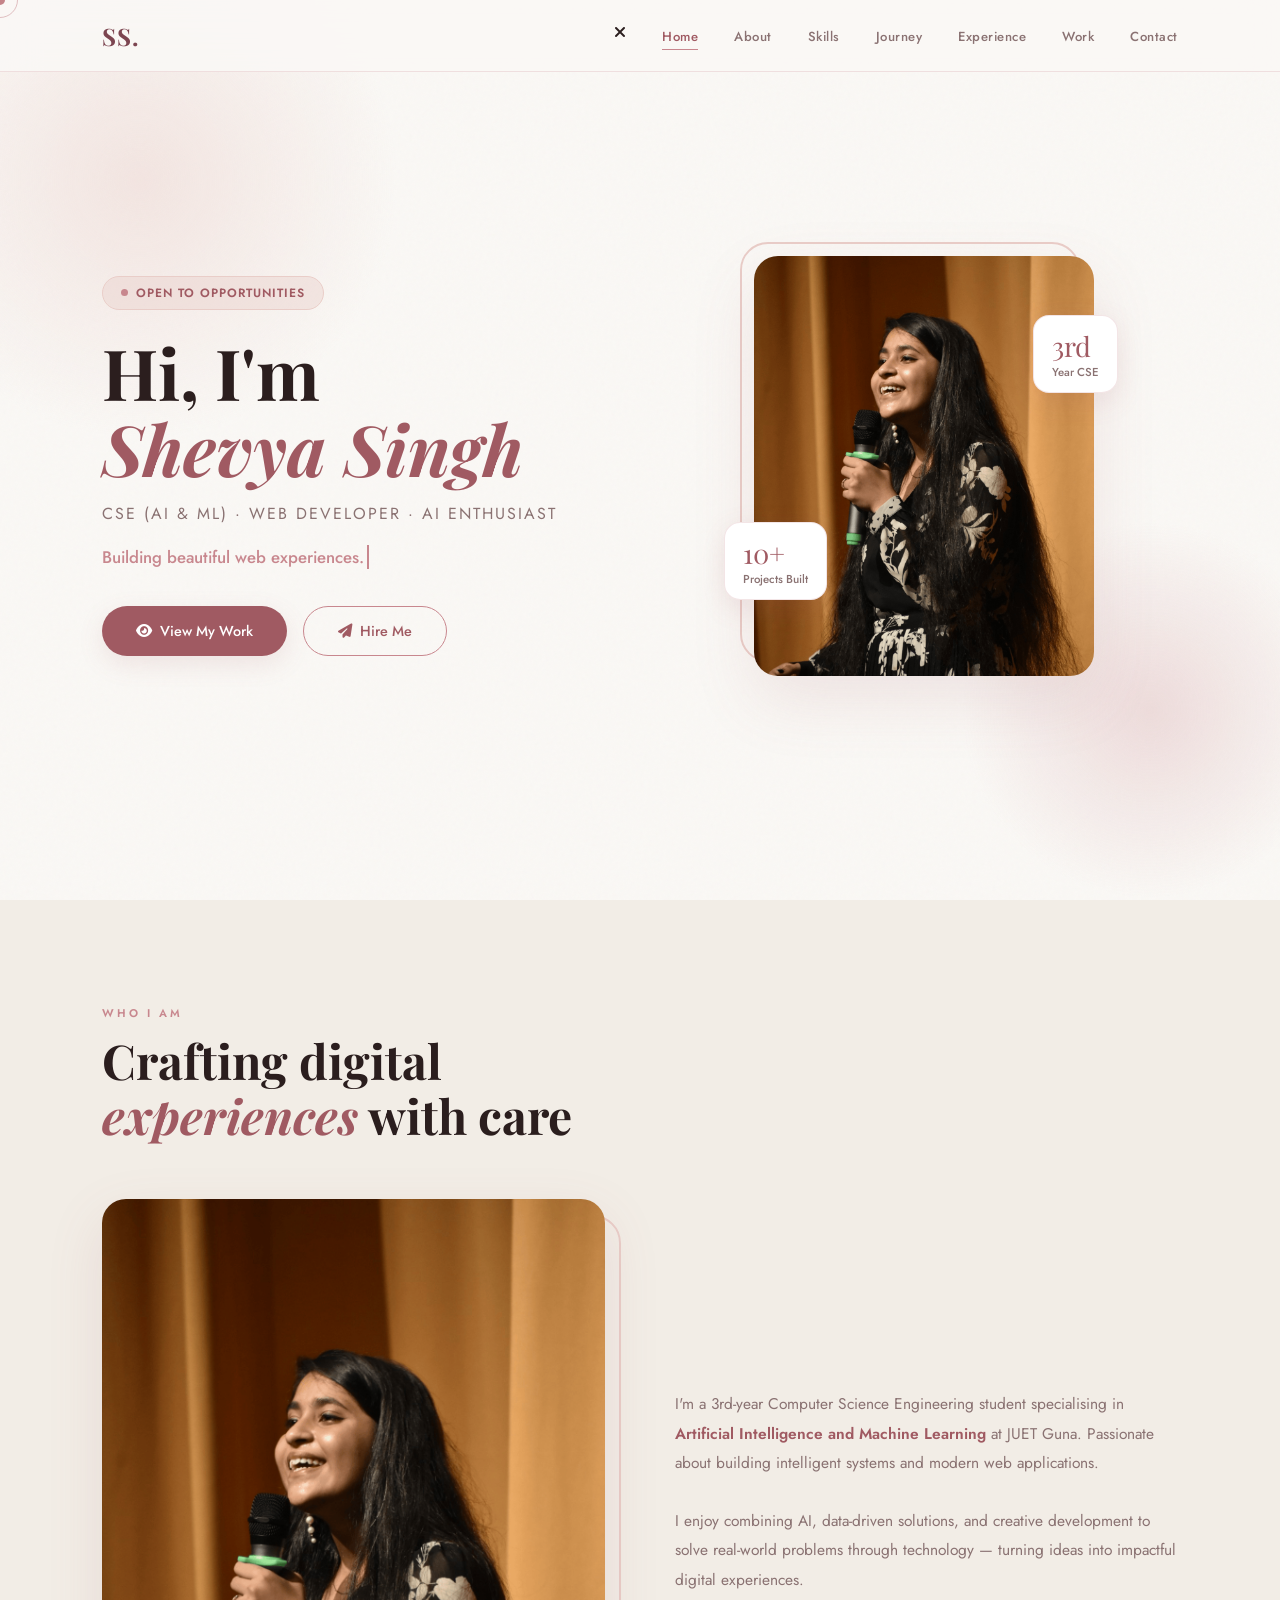
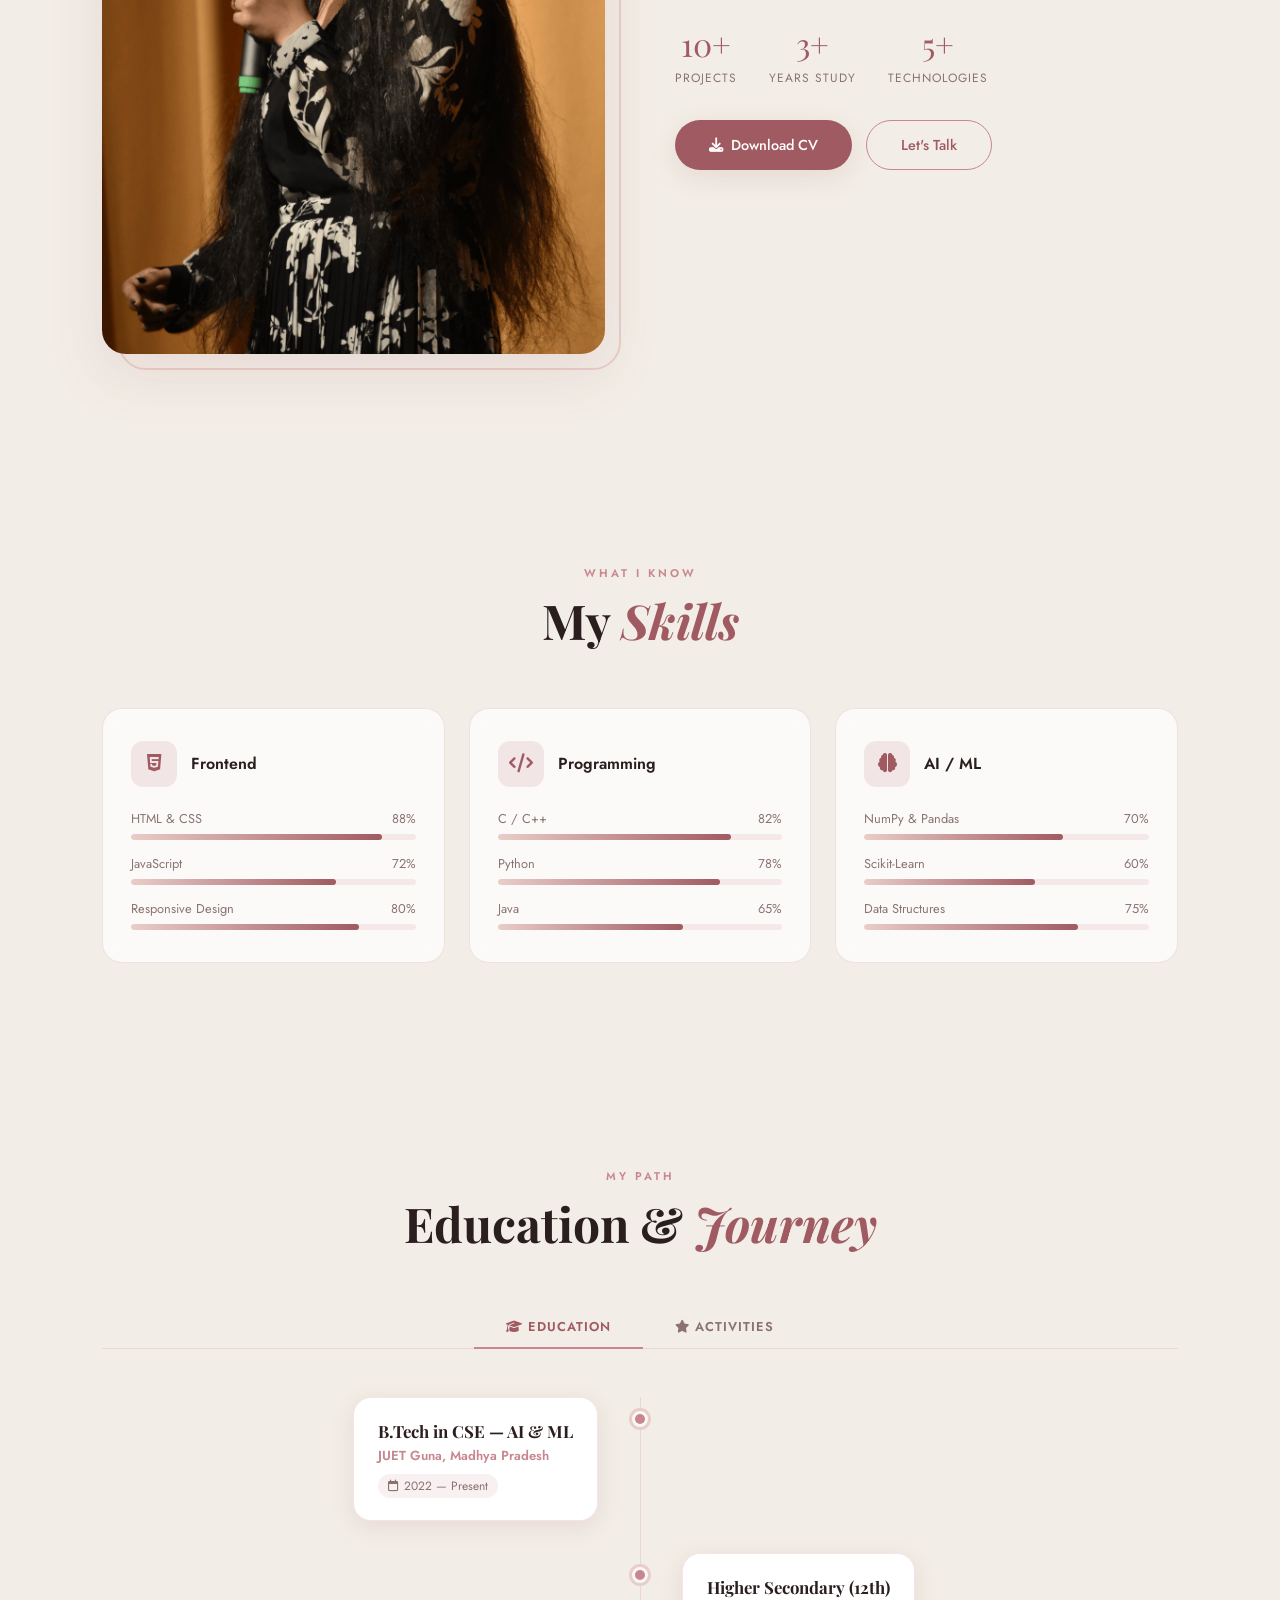
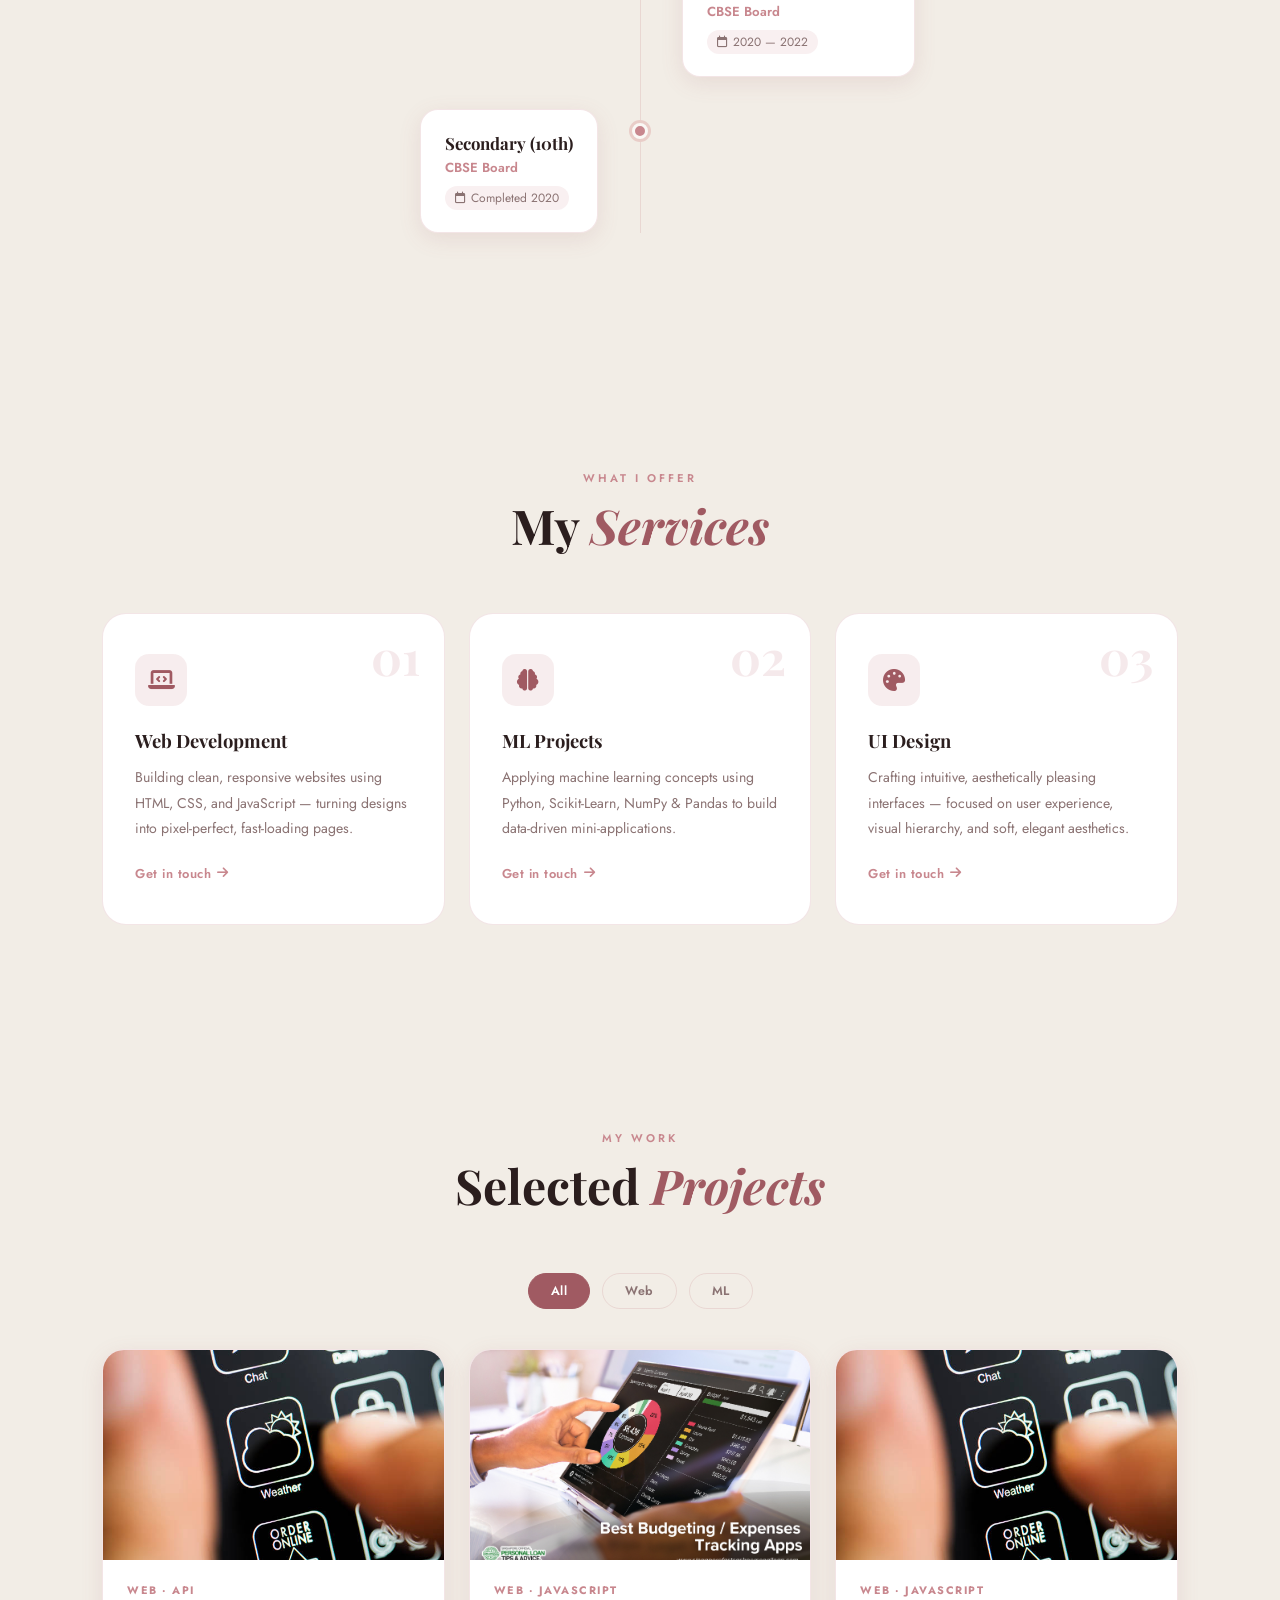
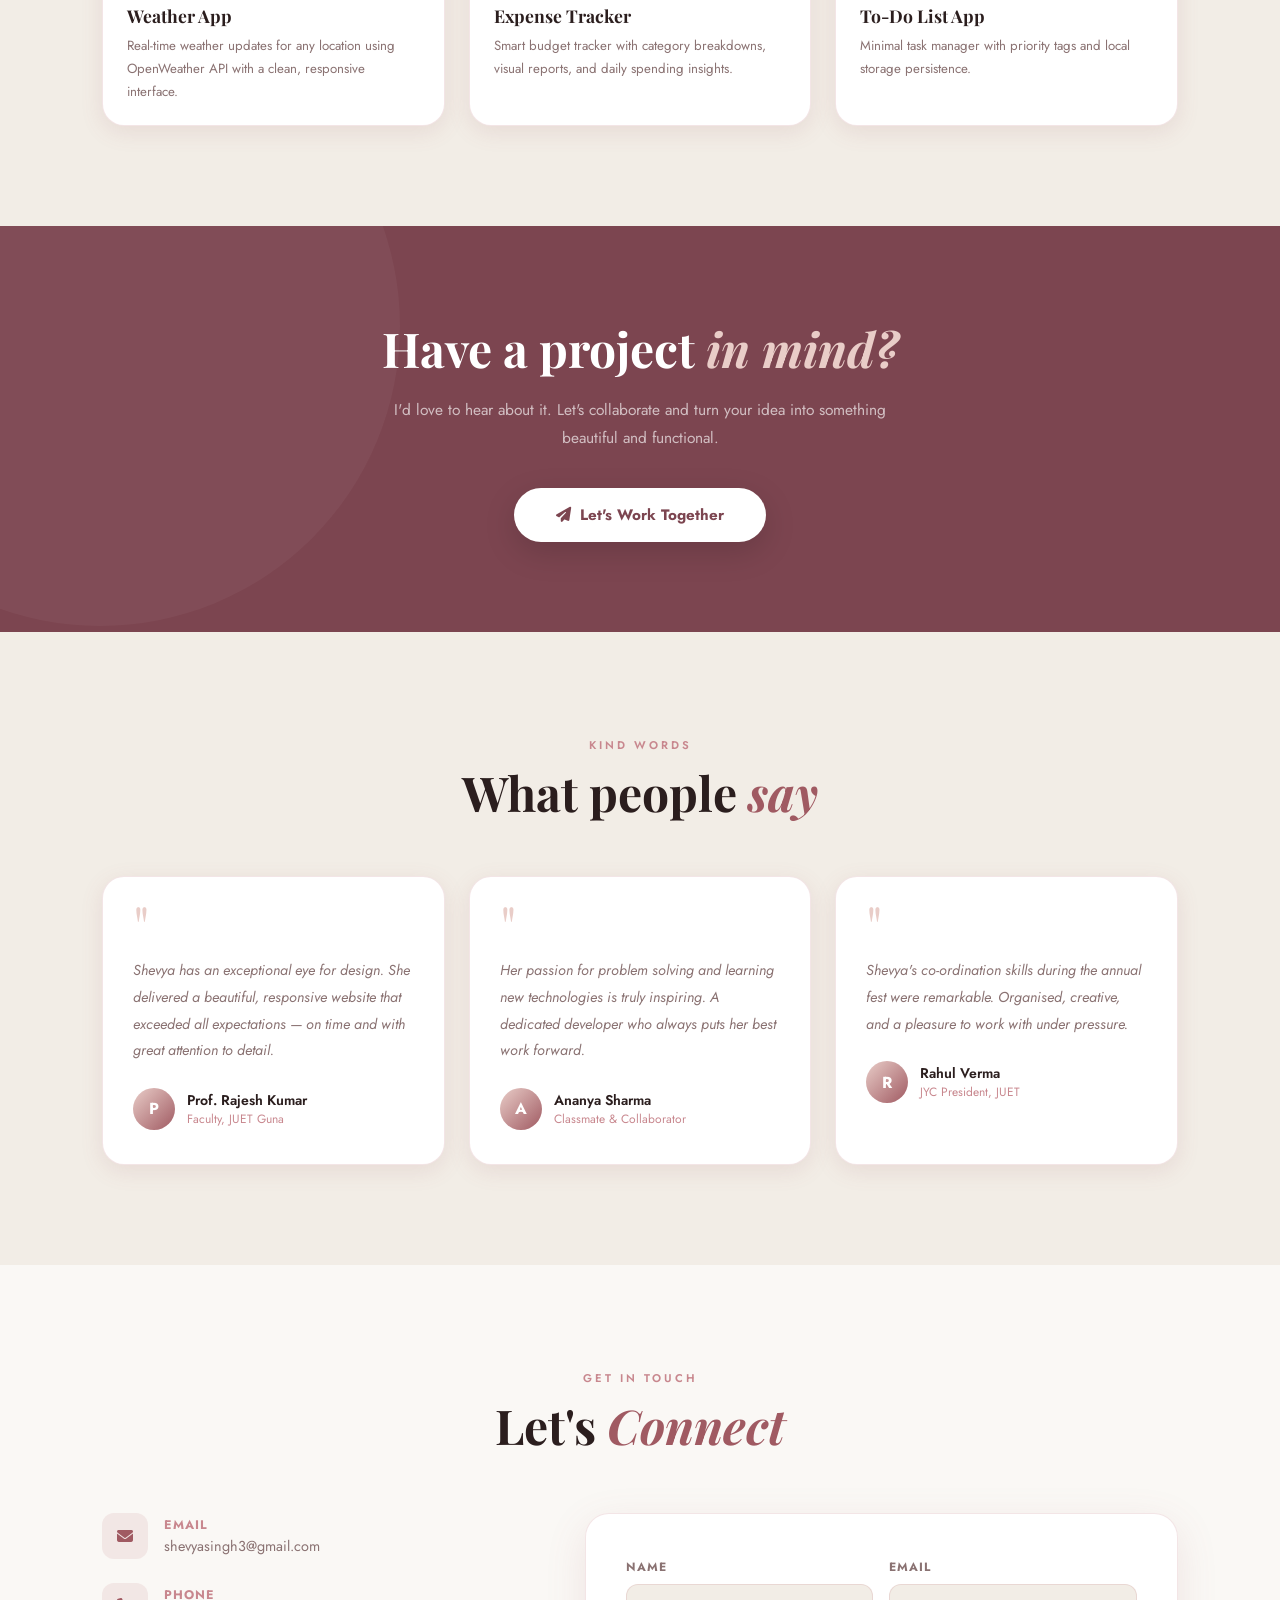
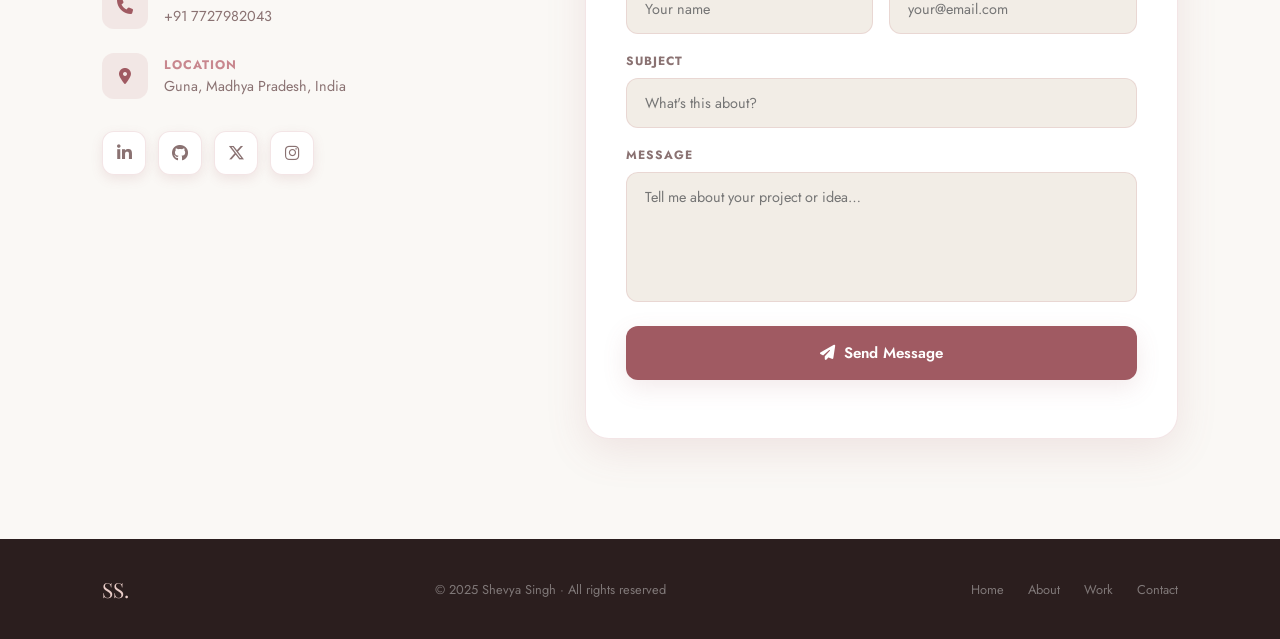
==== index.html @ 65fe57d6 "Update index.html" ====
<!DOCTYPE html>
<html lang="en">
<head>
  <meta charset="UTF-8" />
  <meta name="viewport" content="width=device-width, initial-scale=1.0" />
  <title>Shevya Singh — Portfolio</title>
  <link rel="stylesheet" href="https://cdnjs.cloudflare.com/ajax/libs/font-awesome/6.5.0/css/all.min.css" />
  <link rel="preconnect" href="https://fonts.googleapis.com" />
  <link rel="preconnect" href="https://fonts.gstatic.com" crossorigin />
  <link href="https://fonts.googleapis.com/css2?family=Playfair+Display:ital,wght@0,400;0,600;0,700;1,400;1,600&family=Jost:wght@300;400;500;600&display=swap" rel="stylesheet" />

  <style>
    /* ═══════════════════════════════════════
       TOKENS
    ═══════════════════════════════════════ */
    :root {
      --cream:      #faf8f5;
      --parchment:  #f2ede6;
      --blush:      #e9cdc8;
      --rose:       #c8878e;
      --deep-rose:  #a05a62;
      --mauve:      #7c4550;
      --charcoal:   #2b1e1e;
      --muted:      #8a7272;
      --border:     rgba(200,135,142,.22);
      --shadow:     rgba(160,90,98,.13);
      --white:      #ffffff;
      --card:       rgba(255,255,255,.72);
      --nav-h:      72px;
    }

    /* ═══════════════════════════════════════
       RESET & BASE
    ═══════════════════════════════════════ */
    *, *::before, *::after { margin:0; padding:0; box-sizing:border-box; }

    html { scroll-behavior: smooth; font-size: 16px; }

    body {
      font-family: 'Jost', sans-serif;
      background: var(--cream);
      color: var(--charcoal);
      overflow-x: hidden;
    }

    ::selection { background: var(--blush); color: var(--mauve); }

    ::-webkit-scrollbar { width: 5px; }
    ::-webkit-scrollbar-track { background: var(--parchment); }
    ::-webkit-scrollbar-thumb { background: var(--blush); border-radius: 99px; }

    a { text-decoration: none; color: inherit; }
    ul { list-style: none; }
    img { max-width: 100%; display: block; }

    /* ═══════════════════════════════════════
       CURSOR
    ═══════════════════════════════════════ */
    .cursor {
      position: fixed;
      width: 10px; height: 10px;
      background: var(--rose);
      border-radius: 50%;
      pointer-events: none;
      z-index: 9999;
      transform: translate(-50%,-50%);
      transition: transform .08s linear, width .3s, height .3s, opacity .3s;
      mix-blend-mode: multiply;
    }
    .cursor-ring {
      position: fixed;
      width: 36px; height: 36px;
      border: 1.5px solid var(--rose);
      border-radius: 50%;
      pointer-events: none;
      z-index: 9998;
      transform: translate(-50%,-50%);
      transition: transform .18s ease, width .3s, height .3s, opacity .3s;
      opacity: .5;
    }

    /* ═══════════════════════════════════════
       NOISE OVERLAY
    ═══════════════════════════════════════ */
    body::before {
      content: '';
      position: fixed; inset: 0;
      background-image: url("data:image/svg+xml,%3Csvg viewBox='0 0 256 256' xmlns='http://www.w3.org/2000/svg'%3E%3Cfilter id='noise'%3E%3CfeTurbulence type='fractalNoise' baseFrequency='0.9' numOctaves='4' stitchTiles='stitch'/%3E%3C/filter%3E%3Crect width='100%25' height='100%25' filter='url(%23noise)' opacity='1'/%3E%3C/svg%3E");
      opacity: .025;
      pointer-events: none;
      z-index: 0;
    }

    /* ═══════════════════════════════════════
       TYPOGRAPHY HELPERS
    ═══════════════════════════════════════ */
    .section-tag {
      display: inline-block;
      font-size: .7rem;
      font-weight: 600;
      letter-spacing: 3px;
      text-transform: uppercase;
      color: var(--rose);
      margin-bottom: 12px;
    }
    .section-title {
      font-family: 'Playfair Display', serif;
      font-size: clamp(2rem, 4vw, 3rem);
      color: var(--charcoal);
      line-height: 1.15;
    }
    .section-title em { font-style: italic; color: var(--deep-rose); }

    section { padding: 100px 8%; position: relative; }
    section:nth-child(even) { background: var(--parchment); }

    /* ═══════════════════════════════════════
       SCROLL REVEAL
    ═══════════════════════════════════════ */
    .reveal {
      opacity: 0;
      transform: translateY(36px);
      transition: opacity .75s cubic-bezier(.22,1,.36,1),
                  transform .75s cubic-bezier(.22,1,.36,1);
    }
    .reveal.visible { opacity: 1; transform: none; }
    .reveal-left  { opacity:0; transform:translateX(-40px); transition: opacity .75s cubic-bezier(.22,1,.36,1), transform .75s cubic-bezier(.22,1,.36,1); }
    .reveal-right { opacity:0; transform:translateX( 40px); transition: opacity .75s cubic-bezier(.22,1,.36,1), transform .75s cubic-bezier(.22,1,.36,1); }
    .reveal-left.visible, .reveal-right.visible { opacity:1; transform:none; }

    /* stagger helpers */
    .d1{transition-delay:.1s} .d2{transition-delay:.2s}
    .d3{transition-delay:.3s} .d4{transition-delay:.4s}
    .d5{transition-delay:.5s} .d6{transition-delay:.6s}

    /* ═══════════════════════════════════════
       BUTTONS
    ═══════════════════════════════════════ */
    .btn {
      display: inline-flex; align-items: center; gap: 8px;
      padding: 14px 34px;
      border-radius: 50px;
      font-size: .9rem; font-weight: 500;
      cursor: pointer; border: none;
      transition: transform .3s ease, box-shadow .3s ease, background .3s;
      font-family: 'Jost', sans-serif;
    }
    .btn:hover { transform: translateY(-3px); }
    .btn-solid {
      background: var(--deep-rose); color: #fff;
      box-shadow: 0 8px 26px var(--shadow);
    }
    .btn-solid:hover { background: var(--mauve); box-shadow: 0 14px 36px var(--shadow); }
    .btn-ghost {
      background: transparent; color: var(--deep-rose);
      border: 1.5px solid var(--rose);
    }
    .btn-ghost:hover { background: var(--blush); }

    /* ═══════════════════════════════════════
       HEADER / NAV
    ═══════════════════════════════════════ */
    .header {
      position: fixed; top: 0; left: 0; right: 0;
      height: var(--nav-h);
      display: flex; align-items: center; justify-content: space-between;
      padding: 0 8%;
      background: rgba(250,248,245,.9);
      backdrop-filter: blur(18px);
      border-bottom: 1px solid var(--border);
      z-index: 500;
      animation: navDrop .7s ease both;
    }
    @keyframes navDrop {
      from { transform: translateY(-100%); opacity:0; }
      to   { transform: none; opacity:1; }
    }

    .nav__logo {
      font-family: 'Playfair Display', serif;
      font-size: 1.5rem; font-weight: 700;
      color: var(--mauve);
      letter-spacing: 1px;
    }

    .nav__list {
      display: flex; gap: 36px;
    }
    .nav__link {
      font-size: .82rem; font-weight: 500;
      letter-spacing: .5px;
      color: var(--muted);
      position: relative;
      transition: color .3s;
    }
    .nav__link::after {
      content:'';
      position: absolute; bottom:-4px; left:0;
      width:0; height:1.5px;
      background: var(--rose);
      transition: width .3s;
    }
    .nav__link:hover, .nav__link.active { color: var(--deep-rose); }
    .nav__link:hover::after, .nav__link.active::after { width: 100%; }

    .nav__toggle { display:none; font-size:1.4rem; color:var(--charcoal); cursor:pointer; }

    /* mobile drawer */
    @media (max-width:768px) {
      .nav__toggle { display:block; }
      .nav__list {
        position: fixed; top:0; right:-280px;
        width:260px; height:100vh;
        background: var(--white);
        flex-direction: column; gap:0;
        padding: 90px 30px 40px;
        border-left:1px solid var(--border);
        box-shadow:-12px 0 40px rgba(0,0,0,.08);
        transition: right .35s ease;
        z-index:499;
      }
      .nav__list.open { right:0; }
      .nav__link { display:block; padding:14px 0; font-size:1rem; border-bottom:1px solid var(--border); }
      .nav__close {
        position:absolute; top:24px; right:24px;
        font-size:1.4rem; color:var(--rose); cursor:pointer;
      }
    }

    /* ═══════════════════════════════════════
       HOME
    ═══════════════════════════════════════ */
    .home {
      min-height: 100vh;
      padding-top: calc(var(--nav-h) + 60px);
      display: grid;
      grid-template-columns: 1fr 1fr;
      gap: 60px;
      align-items: center;
      overflow: hidden;
    }

    /* ambient blobs */
    .home::before, .home::after {
      content:'';
      position:absolute; border-radius:50%; pointer-events:none;
    }
    .home::before {
      width:520px; height:520px;
      background: radial-gradient(circle, rgba(233,205,200,.45) 0%, transparent 70%);
      top:-80px; left:-120px;
      animation: blob1 9s ease-in-out infinite;
    }
    .home::after {
      width:380px; height:380px;
      background: radial-gradient(circle, rgba(200,135,142,.25) 0%, transparent 70%);
      bottom:0; right:-60px;
      animation: blob1 12s ease-in-out infinite reverse;
    }
    @keyframes blob1 {
      0%,100%{ transform:translate(0,0) scale(1); }
      50%     { transform:translate(20px,-25px) scale(1.07); }
    }

    .home__content { position:relative; z-index:1; }

    .home__badge {
      display:inline-flex; align-items:center; gap:8px;
      background: rgba(233,205,200,.4);
      border:1px solid var(--blush);
      color: var(--deep-rose);
      font-size:.75rem; font-weight:600;
      letter-spacing:1px; text-transform:uppercase;
      padding:7px 18px; border-radius:50px;
      margin-bottom:24px;
      animation: fadeUp .7s .3s both;
    }
    .home__badge .dot {
      width:7px; height:7px;
      background:var(--rose); border-radius:50%;
      animation: pulse 2s infinite;
    }
    @keyframes pulse {
      0%,100%{ box-shadow:0 0 0 0 rgba(200,135,142,.6); }
      50%    { box-shadow:0 0 0 7px rgba(200,135,142,0); }
    }

    .home__title {
      font-family:'Playfair Display',serif;
      font-size: clamp(2.8rem,5.5vw,5rem);
      line-height:1.08; color:var(--charcoal);
      margin-bottom:16px;
      animation: fadeUp .7s .45s both;
    }
    .home__title em { font-style:italic; color:var(--deep-rose); }

    .home__sub {
      font-size:1rem; color:var(--muted);
      letter-spacing:2px; text-transform:uppercase;
      margin-bottom:20px;
      animation: fadeUp .7s .55s both;
    }

    /* typewriter */
    .home__typewriter {
      font-size:1.05rem; color:var(--rose); font-weight:500;
      min-height:1.5em; margin-bottom:36px;
      animation: fadeUp .7s .65s both;
    }
    .home__typewriter span { border-right:2px solid var(--rose); padding-right:3px; }

    .home__actions {
      display:flex; gap:16px; flex-wrap:wrap;
      animation: fadeUp .7s .75s both;
    }

    @keyframes fadeUp {
      from { opacity:0; transform:translateY(24px); }
      to   { opacity:1; transform:none; }
    }

    /* image side */
    .home__visual {
      position:relative; z-index:1;
      display:flex; justify-content:center; align-items:center;
      animation: fadeUp .8s .5s both;
    }
    .home__img-wrap {
      position:relative; width:340px; height:420px;
    }
    .home__img-wrap::before {
      content:'';
      position:absolute; inset:-14px 14px 14px -14px;
      border:2px solid var(--blush); border-radius:28px;
      z-index:0;
    }
    .home__img-wrap img {
      width:100%; height:100%; object-fit:cover;
      border-radius:24px; position:relative; z-index:1;
      box-shadow:0 24px 64px var(--shadow);
    }

    /* stat pills */
    .home__stat {
      position:absolute;
      background:var(--white);
      border:1px solid var(--border);
      border-radius:16px;
      padding:12px 18px;
      box-shadow:0 8px 28px var(--shadow);
      z-index:2;
      animation: floatCard 6s ease-in-out infinite;
    }
    .home__stat:nth-child(2){ bottom:18%; left:-30px; animation-delay:0s; }
    .home__stat:nth-child(3){ top:14%;  right:-24px; animation-delay:2s; }
    @keyframes floatCard {
      0%,100%{ transform:translateY(0); }
      50%    { transform:translateY(-10px); }
    }
    .home__stat .num { font-family:'Playfair Display',serif; font-size:1.7rem; color:var(--deep-rose); }
    .home__stat .lbl { font-size:.72rem; color:var(--muted); font-weight:500; }

    /* ═══════════════════════════════════════
       ABOUT
    ═══════════════════════════════════════ */
    .about { padding:100px 8%; }
    .about__grid {
      display:grid; grid-template-columns:1fr 1fr;
      gap:70px; align-items:center; margin-top:56px;
    }
    .about__img-frame {
      position:relative; display:inline-block; width:100%;
    }
    .about__img-frame::after {
      content:''; position:absolute;
      inset:16px -16px -16px 16px;
      border:2px solid var(--blush); border-radius:28px; z-index:0;
    }
    .about__img-frame img {
      width:100%; border-radius:24px; position:relative; z-index:1;
      box-shadow:0 20px 56px var(--shadow);
      transition: transform .4s ease;
    }
    .about__img-frame:hover img { transform:scale(1.02) rotate(-1deg); }

    .about__info p {
      font-size:.97rem; color:var(--muted); line-height:1.9;
      margin-bottom:28px;
    }
    .about__facts {
      display:flex; gap:32px; margin-bottom:32px;
    }
    .about__fact-item { text-align:center; }
    .about__fact-item .n {
      font-family:'Playfair Display',serif;
      font-size:2rem; color:var(--deep-rose); display:block;
    }
    .about__fact-item .t { font-size:.75rem; color:var(--muted); text-transform:uppercase; letter-spacing:1px; }

    /* ═══════════════════════════════════════
       SKILLS
    ═══════════════════════════════════════ */
    .skills { background: var(--parchment); }
    .skills__header { text-align:center; margin-bottom:60px; }
    .skills__grid {
      display:grid; grid-template-columns:repeat(auto-fit,minmax(300px,1fr));
      gap:24px;
    }
    .skill-card {
      background:var(--card);
      border:1px solid var(--border);
      border-radius:20px;
      padding:32px 28px;
      backdrop-filter:blur(8px);
      transition:transform .35s ease, box-shadow .35s ease;
    }
    .skill-card:hover { transform:translateY(-6px); box-shadow:0 20px 50px var(--shadow); }
    .skill-card__head {
      display:flex; align-items:center; gap:14px; margin-bottom:22px;
    }
    .skill-card__icon {
      width:46px; height:46px; border-radius:12px;
      background:rgba(200,135,142,.18);
      display:flex; align-items:center; justify-content:center;
      font-size:1.2rem; color:var(--deep-rose);
    }
    .skill-card__title { font-size:1rem; font-weight:600; color:var(--charcoal); }

    .skill-bar { margin-bottom:14px; }
    .skill-bar:last-child { margin-bottom:0; }
    .skill-bar__label {
      display:flex; justify-content:space-between;
      font-size:.8rem; color:var(--muted); margin-bottom:6px;
    }
    .skill-bar__track {
      height:6px; background:rgba(200,135,142,.15); border-radius:99px; overflow:hidden;
    }
    .skill-bar__fill {
      height:100%; width:0;
      background:linear-gradient(90deg,var(--blush),var(--deep-rose));
      border-radius:99px;
      transition:width 1.4s cubic-bezier(.22,1,.36,1);
    }

    /* ═══════════════════════════════════════
       QUALIFICATION (TIMELINE)
    ═══════════════════════════════════════ */
    .qualification { padding:100px 8%; }
    .qualification__header { text-align:center; margin-bottom:56px; }
    .qualification__tabs {
      display:flex; justify-content:center; gap:0;
      border-bottom:1px solid var(--border); margin-bottom:48px;
    }
    .q-tab {
      padding:10px 32px 12px;
      font-size:.8rem; font-weight:600;
      letter-spacing:1px; text-transform:uppercase;
      color:var(--muted); cursor:pointer;
      position:relative; transition:color .3s;
    }
    .q-tab::after {
      content:''; position:absolute;
      bottom:-1px; left:0; width:0; height:2px;
      background:var(--rose); transition:width .3s;
    }
    .q-tab.active { color:var(--deep-rose); }
    .q-tab.active::after { width:100%; }

    .q-content { display:none; }
    .q-content.active { display:block; animation:fadeUp .5s both; }

    .timeline { position:relative; padding-left:0; }
    .timeline::before {
      content:''; position:absolute;
      left:50%; top:0; bottom:0;
      width:1px; background:var(--border);
    }
    .tl-item {
      display:flex; justify-content:flex-end;
      width:50%; padding-right:42px;
      position:relative; margin-bottom:32px;
    }
    .tl-item:nth-child(even) {
      justify-content:flex-start;
      margin-left:50%; padding-right:0; padding-left:42px;
    }
    .tl-dot {
      position:absolute; right:-8px; top:14px;
      width:16px; height:16px; border-radius:50%;
      background:var(--rose); border:3px solid var(--cream);
      box-shadow:0 0 0 3px var(--blush);
    }
    .tl-item:nth-child(even) .tl-dot { left:-8px; right:auto; }
    .tl-card {
      background:var(--white);
      border:1px solid var(--border);
      border-radius:18px; padding:22px 24px;
      max-width:320px;
      box-shadow:0 6px 22px var(--shadow);
      transition:transform .35s ease;
    }
    .tl-card:hover { transform:translateY(-4px); }
    .tl-card h4 { font-family:'Playfair Display',serif; font-size:1.05rem; color:var(--charcoal); margin-bottom:4px; }
    .tl-card .org { font-size:.82rem; color:var(--rose); font-weight:600; margin-bottom:8px; }
    .tl-card .yr {
      display:inline-flex; align-items:center; gap:5px;
      font-size:.75rem; color:var(--muted);
      background:rgba(200,135,142,.12);
      padding:3px 10px; border-radius:99px;
    }

    /* ═══════════════════════════════════════
       SERVICES
    ═══════════════════════════════════════ */
    .services { background:var(--parchment); }
    .services__header { text-align:center; margin-bottom:60px; }
    .services__grid {
      display:grid; grid-template-columns:repeat(auto-fit,minmax(280px,1fr));
      gap:24px;
    }
    .svc-card {
      background:var(--white); border:1px solid var(--border);
      border-radius:24px; padding:40px 32px;
      position:relative; overflow:hidden;
      transition:transform .4s ease, box-shadow .4s ease;
    }
    .svc-card::before {
      content:''; position:absolute;
      top:0; left:0; right:0; height:3px;
      background:linear-gradient(90deg,var(--blush),var(--deep-rose));
      transform:scaleX(0); transform-origin:left;
      transition:transform .4s ease;
    }
    .svc-card:hover { transform:translateY(-8px); box-shadow:0 24px 60px var(--shadow); }
    .svc-card:hover::before { transform:scaleX(1); }

    .svc-card__num {
      font-family:'Playfair Display',serif;
      font-size:3rem; color:rgba(200,135,142,.18);
      position:absolute; top:18px; right:24px;
      line-height:1; font-weight:700;
    }
    .svc-card__icon {
      width:52px; height:52px; background:rgba(200,135,142,.15);
      border-radius:14px; display:flex; align-items:center; justify-content:center;
      font-size:1.35rem; color:var(--deep-rose); margin-bottom:22px;
    }
    .svc-card h3 { font-family:'Playfair Display',serif; font-size:1.15rem; color:var(--charcoal); margin-bottom:12px; }
    .svc-card p { font-size:.88rem; color:var(--muted); line-height:1.8; margin-bottom:20px; }
    .svc-card__link {
      font-size:.8rem; color:var(--rose); font-weight:600;
      letter-spacing:.5px; display:inline-flex; align-items:center; gap:6px;
      transition:gap .3s;
    }
    .svc-card__link:hover { gap:12px; color:var(--deep-rose); }

    /* ═══════════════════════════════════════
       PORTFOLIO
    ═══════════════════════════════════════ */
    .portfolio { }
    .portfolio__header { text-align:center; margin-bottom:60px; }
    .portfolio__filter {
      display:flex; justify-content:center; gap:12px;
      flex-wrap:wrap; margin-bottom:40px;
    }
    .filter-btn {
      padding:8px 22px; border-radius:50px;
      font-size:.78rem; font-weight:600; letter-spacing:.5px;
      cursor:pointer; border:1.5px solid var(--border);
      background:transparent; color:var(--muted);
      font-family:'Jost',sans-serif;
      transition:all .3s;
    }
    .filter-btn.active, .filter-btn:hover {
      background:var(--deep-rose); color:#fff;
      border-color:var(--deep-rose);
    }
    .portfolio__grid {
      display:grid; grid-template-columns:repeat(auto-fit,minmax(300px,1fr));
      gap:24px;
    }
    .port-card {
      background:var(--white); border:1px solid var(--border);
      border-radius:22px; overflow:hidden;
      box-shadow:0 6px 22px var(--shadow);
      transition:transform .4s ease, box-shadow .4s ease;
    }
    .port-card:hover { transform:translateY(-8px); box-shadow:0 24px 60px rgba(160,90,98,.18); }
    .port-card__img {
      position:relative; overflow:hidden; height:210px;
    }
    .port-card__img img { width:100%; height:100%; object-fit:cover; transition:transform .5s ease; }
    .port-card:hover .port-card__img img { transform:scale(1.08); }
    .port-card__overlay {
      position:absolute; inset:0;
      background:linear-gradient(180deg,transparent 30%,rgba(43,30,30,.8));
      opacity:0; transition:opacity .4s ease;
      display:flex; align-items:flex-end;
      padding:20px;
    }
    .port-card:hover .port-card__overlay { opacity:1; }
    .port-card__overlay a {
      display:inline-flex; align-items:center; gap:7px;
      background:#fff; color:var(--deep-rose);
      padding:8px 18px; border-radius:50px;
      font-size:.78rem; font-weight:700;
      transition:background .3s;
    }
    .port-card__overlay a:hover { background:var(--blush); }
    .port-card__body { padding:22px 24px; }
    .port-card__tag {
      font-size:.68rem; font-weight:700; letter-spacing:1.5px;
      text-transform:uppercase; color:var(--rose); margin-bottom:6px;
    }
    .port-card__title { font-family:'Playfair Display',serif; font-size:1.1rem; color:var(--charcoal); margin-bottom:8px; }
    .port-card__desc { font-size:.83rem; color:var(--muted); line-height:1.7; }

    /* ═══════════════════════════════════════
       PROJECT IN MIND (CTA)
    ═══════════════════════════════════════ */
    .project {
      background:var(--mauve);
      padding:90px 8%;
      text-align:center;
      position:relative; overflow:hidden;
    }
    .project::before {
      content:'';
      position:absolute; width:600px; height:600px;
      background:rgba(255,255,255,.04); border-radius:50%;
      top:-200px; left:-200px; pointer-events:none;
    }
    .project__title {
      font-family:'Playfair Display',serif;
      font-size:clamp(2rem,4vw,3rem);
      color:#fff; margin-bottom:16px;
    }
    .project__title em { font-style:italic; color:var(--blush); }
    .project p { font-size:.97rem; color:rgba(255,255,255,.65); max-width:520px; margin:0 auto 36px; line-height:1.8; }
    .project .btn-cta {
      display:inline-flex; align-items:center; gap:9px;
      padding:16px 42px; border-radius:50px;
      background:#fff; color:var(--mauve);
      font-weight:700; font-size:.95rem;
      transition:transform .3s, box-shadow .3s;
      box-shadow:0 10px 32px rgba(0,0,0,.15);
    }
    .project .btn-cta:hover { transform:translateY(-4px); box-shadow:0 20px 48px rgba(0,0,0,.2); }

    /* ═══════════════════════════════════════
       TESTIMONIAL (quote cards)
    ═══════════════════════════════════════ */
    .testimonial { background:var(--parchment); }
    .testimonial__header { text-align:center; margin-bottom:56px; }
    .testimonial__grid {
      display:grid; grid-template-columns:repeat(auto-fit,minmax(280px,1fr));
      gap:24px;
    }
    .testi-card {
      background:var(--white); border:1px solid var(--border);
      border-radius:22px; padding:34px 30px;
      position:relative;
      box-shadow:0 6px 22px var(--shadow);
      transition:transform .35s ease;
    }
    .testi-card:hover { transform:translateY(-6px); }
    .testi-card__quote {
      font-family:'Playfair Display',serif;
      font-size:3.5rem; color:var(--blush);
      line-height:.5; margin-bottom:18px; display:block;
    }
    .testi-card p { font-size:.9rem; color:var(--muted); line-height:1.85; margin-bottom:24px; font-style:italic; }
    .testi-card__person { display:flex; align-items:center; gap:12px; }
    .testi-card__avatar {
      width:42px; height:42px; border-radius:50%;
      background:linear-gradient(135deg,var(--blush),var(--deep-rose));
      display:flex; align-items:center; justify-content:center;
      color:#fff; font-weight:700; font-size:1rem;
    }
    .testi-card__name { font-size:.88rem; font-weight:600; color:var(--charcoal); }
    .testi-card__role { font-size:.75rem; color:var(--rose); }

    /* ═══════════════════════════════════════
       CONTACT
    ═══════════════════════════════════════ */
    .contact { }
    .contact__header { text-align:center; margin-bottom:60px; }
    .contact__grid {
      display:grid; grid-template-columns:1fr 1.4fr;
      gap:60px; align-items:start;
    }
    .contact__info-item {
      display:flex; align-items:center; gap:16px; margin-bottom:24px;
    }
    .contact__info-item .ic {
      width:46px; height:46px; flex-shrink:0;
      background:rgba(200,135,142,.15); border-radius:12px;
      display:flex; align-items:center; justify-content:center;
      font-size:1rem; color:var(--deep-rose);
    }
    .contact__info-item .txt { font-size:.9rem; color:var(--muted); }
    .contact__info-item .txt strong { display:block; font-size:.78rem; text-transform:uppercase; letter-spacing:1px; color:var(--rose); margin-bottom:2px; }

    .contact__socials { display:flex; gap:12px; margin-top:32px; }
    .contact__socials a {
      width:44px; height:44px;
      background:var(--white); border:1px solid var(--border);
      border-radius:12px; display:flex; align-items:center; justify-content:center;
      font-size:1.05rem; color:var(--muted);
      box-shadow:0 4px 12px var(--shadow);
      transition:all .3s;
    }
    .contact__socials a:hover { background:var(--deep-rose); color:#fff; border-color:var(--deep-rose); transform:translateY(-4px); }

    .contact__form { background:var(--white); border:1px solid var(--border); border-radius:24px; padding:44px 40px; box-shadow:0 12px 40px var(--shadow); }
    .form-row { display:grid; grid-template-columns:1fr 1fr; gap:16px; }
    .form-field { margin-bottom:18px; }
    .form-field label { display:block; font-size:.75rem; font-weight:700; letter-spacing:1px; text-transform:uppercase; color:var(--muted); margin-bottom:8px; }
    .form-field input, .form-field textarea {
      width:100%; padding:14px 18px;
      background:var(--parchment); border:1.5px solid var(--border);
      border-radius:12px; outline:none;
      font-size:.9rem; font-family:'Jost',sans-serif; color:var(--charcoal);
      transition:border-color .3s, box-shadow .3s;
    }
    .form-field input:focus, .form-field textarea:focus {
      border-color:var(--rose);
      box-shadow:0 0 0 4px rgba(200,135,142,.12);
    }
    .form-field textarea { resize:none; }
    .contact__submit {
      width:100%; padding:16px;
      background:var(--deep-rose); color:#fff;
      border:none; border-radius:12px;
      font-size:.95rem; font-weight:600;
      font-family:'Jost',sans-serif;
      cursor:pointer; display:flex; align-items:center; justify-content:center; gap:9px;
      transition:background .3s, transform .3s, box-shadow .3s;
      box-shadow:0 8px 24px var(--shadow);
    }
    .contact__submit:hover { background:var(--mauve); transform:translateY(-2px); box-shadow:0 14px 36px var(--shadow); }
    #form-msg { display:block; text-align:center; font-size:.85rem; color:var(--deep-rose); margin-top:14px; }

    /* ═══════════════════════════════════════
       FOOTER
    ═══════════════════════════════════════ */
    .footer {
      background:var(--charcoal);
      padding:36px 8%;
      display:flex; align-items:center; justify-content:space-between; flex-wrap:wrap; gap:16px;
    }
    .footer__logo { font-family:'Playfair Display',serif; font-size:1.3rem; color:var(--blush); }
    .footer__copy { font-size:.8rem; color:rgba(255,255,255,.4); }
    .footer__links { display:flex; gap:24px; }
    .footer__links a { font-size:.8rem; color:rgba(255,255,255,.4); transition:color .3s; }
    .footer__links a:hover { color:var(--blush); }

    /* ═══════════════════════════════════════
       SCROLL-TO-TOP
    ═══════════════════════════════════════ */
    .scroll-top {
      position:fixed; bottom:28px; right:28px;
      width:44px; height:44px;
      background:var(--deep-rose); color:#fff;
      border-radius:50%; display:flex; align-items:center; justify-content:center;
      font-size:1rem; cursor:pointer;
      box-shadow:0 6px 20px var(--shadow);
      opacity:0; transform:translateY(20px);
      transition:opacity .4s, transform .4s;
      z-index:400; border:none;
    }
    .scroll-top.show { opacity:1; transform:none; }
    .scroll-top:hover { background:var(--mauve); }

    /* ═══════════════════════════════════════
       MOBILE
    ═══════════════════════════════════════ */
    @media (max-width:900px) {
      .home { grid-template-columns:1fr; text-align:center; gap:40px; padding-bottom:60px; }
      .home__badge { margin:0 auto 24px; }
      .home__actions { justify-content:center; }
      .home__visual { order:-1; }
      .home__img-wrap { width:260px; height:320px; }
      .about__grid { grid-template-columns:1fr; }
      .contact__grid { grid-template-columns:1fr; }
      .timeline::before { left:16px; }
      .tl-item, .tl-item:nth-child(even) { width:100%; justify-content:flex-start; margin-left:0; padding-left:44px; padding-right:0; }
      .tl-dot, .tl-item:nth-child(even) .tl-dot { left:8px; right:auto; }
      .tl-card { max-width:100%; }
      .form-row { grid-template-columns:1fr; }
      .footer { flex-direction:column; text-align:center; }
    }
  </style>
</head>
<body>

  <!-- Cursors -->
  <div class="cursor" id="cur"></div>
  <div class="cursor-ring" id="curRing"></div>

  <!-- ════════════ HEADER ════════════ -->
  <header class="header" id="header">
    <a href="#home" class="nav__logo">SS.</a>
    <ul class="nav__list" id="navList">
      <i class="fa-solid fa-xmark nav__close" id="navClose"></i>
      <li><a href="#home"          class="nav__link">Home</a></li>
      <li><a href="#about"         class="nav__link">About</a></li>
      <li><a href="#skills"        class="nav__link">Skills</a></li>
      <li><a href="#qualification" class="nav__link">Journey</a></li>
      <li><a href="#services"      class="nav__link">Experience</a></li>
      <li><a href="#portfolio"     class="nav__link">Work</a></li>
      <li><a href="#contact"       class="nav__link">Contact</a></li>
    </ul>
    <i class="fa-solid fa-bars nav__toggle" id="navToggle"></i>
  </header>

  <!-- ════════════ MAIN ════════════ -->
  <main class="main">

    <!-- ── HOME ── -->
    <section class="home section" id="home">
      <div class="home__content">
        <div class="home__badge"><div class="dot"></div> Open to opportunities</div>
        <h1 class="home__title">Hi, I'm<br><em>Shevya Singh</em></h1>
        <p class="home__sub">CSE (AI &amp; ML) · Web Developer · AI Enthusiast</p>
        <div class="home__typewriter"><span id="typed"></span></div>
        <div class="home__actions">
          <a href="#portfolio" class="btn btn-solid"><i class="fa-solid fa-eye"></i> View My Work</a>
          <a href="#contact"   class="btn btn-ghost"><i class="fa-solid fa-paper-plane"></i> Hire Me</a>
        </div>
      </div>
      <div class="home__visual">
        <div class="home__img-wrap">
          <img src="images/shevya.png.png" alt="Shevya Singh" onerror="this.src='https://placehold.co/340x420/e9cdc8/7c4550?text=Shevya'">
          <div class="home__stat">
            <div class="num">10+</div>
            <div class="lbl">Projects Built</div>
          </div>
          <div class="home__stat">
            <div class="num">3rd</div>
            <div class="lbl">Year CSE</div>
          </div>
        </div>
      </div>
    </section>

    <!-- ── ABOUT ── -->
    <section class="about section" id="about">
      <span class="section-tag reveal">Who I am</span>
      <h2 class="section-title reveal d1">Crafting digital<br><em>experiences</em> with care</h2>
      <div class="about__grid">
        <div class="reveal-left">
          <div class="about__img-frame">
            <img src="images/shevya.png.png" alt="About Shevya" onerror="this.src='https://placehold.co/460x520/e9cdc8/7c4550?text=Shevya'">
          </div>
        </div>
        <div class="about__info reveal-right">
          <p>I'm a 3rd-year Computer Science Engineering student specialising in <strong style="color:var(--deep-rose);font-weight:600;">Artificial Intelligence and Machine Learning</strong> at JUET Guna. Passionate about building intelligent systems and modern web applications.</p>
          <p>I enjoy combining AI, data-driven solutions, and creative development to solve real-world problems through technology — turning ideas into impactful digital experiences.</p>
          <div class="about__facts">
            <div class="about__fact-item">
              <span class="n" data-count="10">0</span>
              <span class="t">Projects</span>
            </div>
            <div class="about__fact-item">
              <span class="n" data-count="3">0</span>
              <span class="t">Years Study</span>
            </div>
            <div class="about__fact-item">
              <span class="n" data-count="5">0</span>
              <span class="t">Technologies</span>
            </div>
          </div>
          <div style="display:flex;gap:14px;flex-wrap:wrap;">
            <a href="images/RenderCV_EngineeringResumes_Theme.pdf" download class="btn btn-solid"><i class="fa-solid fa-download"></i> Download CV</a>
            <a href="#contact" class="btn btn-ghost">Let's Talk</a>
          </div>
        </div>
      </div>
    </section>

    <!-- ── SKILLS ── -->
    <section class="skills section" id="skills">
      <div class="skills__header">
        <span class="section-tag reveal">What I know</span>
        <h2 class="section-title reveal d1">My <em>Skills</em></h2>
      </div>
      <div class="skills__grid">
        <div class="skill-card reveal d1">
          <div class="skill-card__head">
            <div class="skill-card__icon"><i class="fa-brands fa-html5"></i></div>
            <span class="skill-card__title">Frontend</span>
          </div>
          <div class="skill-bar">
            <div class="skill-bar__label"><span>HTML &amp; CSS</span><span>88%</span></div>
            <div class="skill-bar__track"><div class="skill-bar__fill" data-w="88%"></div></div>
          </div>
          <div class="skill-bar">
            <div class="skill-bar__label"><span>JavaScript</span><span>72%</span></div>
            <div class="skill-bar__track"><div class="skill-bar__fill" data-w="72%"></div></div>
          </div>
          <div class="skill-bar">
            <div class="skill-bar__label"><span>Responsive Design</span><span>80%</span></div>
            <div class="skill-bar__track"><div class="skill-bar__fill" data-w="80%"></div></div>
          </div>
        </div>
        <div class="skill-card reveal d2">
          <div class="skill-card__head">
            <div class="skill-card__icon"><i class="fa-solid fa-code"></i></div>
            <span class="skill-card__title">Programming</span>
          </div>
          <div class="skill-bar">
            <div class="skill-bar__label"><span>C / C++</span><span>82%</span></div>
            <div class="skill-bar__track"><div class="skill-bar__fill" data-w="82%"></div></div>
          </div>
          <div class="skill-bar">
            <div class="skill-bar__label"><span>Python</span><span>78%</span></div>
            <div class="skill-bar__track"><div class="skill-bar__fill" data-w="78%"></div></div>
          </div>
          <div class="skill-bar">
            <div class="skill-bar__label"><span>Java</span><span>65%</span></div>
            <div class="skill-bar__track"><div class="skill-bar__fill" data-w="65%"></div></div>
          </div>
        </div>
        <div class="skill-card reveal d3">
          <div class="skill-card__head">
            <div class="skill-card__icon"><i class="fa-solid fa-brain"></i></div>
            <span class="skill-card__title">AI / ML</span>
          </div>
          <div class="skill-bar">
            <div class="skill-bar__label"><span>NumPy &amp; Pandas</span><span>70%</span></div>
            <div class="skill-bar__track"><div class="skill-bar__fill" data-w="70%"></div></div>
          </div>
          <div class="skill-bar">
            <div class="skill-bar__label"><span>Scikit-Learn</span><span>60%</span></div>
            <div class="skill-bar__track"><div class="skill-bar__fill" data-w="60%"></div></div>
          </div>
          <div class="skill-bar">
            <div class="skill-bar__label"><span>Data Structures</span><span>75%</span></div>
            <div class="skill-bar__track"><div class="skill-bar__fill" data-w="75%"></div></div>
          </div>
        </div>
      </div>
    </section>

    <!-- ── QUALIFICATION ── -->
    <section class="qualification section" id="qualification">
      <div class="qualification__header">
        <span class="section-tag reveal">My path</span>
        <h2 class="section-title reveal d1">Education &amp; <em>Journey</em></h2>
      </div>
      <div class="qualification__tabs">
        <div class="q-tab active" data-tab="education"><i class="fa-solid fa-graduation-cap"></i> Education</div>
        <div class="q-tab" data-tab="activities"><i class="fa-solid fa-star"></i> Activities</div>
      </div>
      <div class="q-content active" id="education">
        <div class="timeline reveal">
          <div class="tl-item">
            <div class="tl-dot"></div>
            <div class="tl-card">
              <h4>B.Tech in CSE — AI &amp; ML</h4>
              <div class="org">JUET Guna, Madhya Pradesh</div>
              <span class="yr"><i class="fa-regular fa-calendar"></i> 2022 — Present</span>
            </div>
          </div>
          <div class="tl-item">
            <div class="tl-dot"></div>
            <div class="tl-card">
              <h4>Higher Secondary (12th)</h4>
              <div class="org">CBSE Board</div>
              <span class="yr"><i class="fa-regular fa-calendar"></i> 2020 — 2022</span>
            </div>
          </div>
          <div class="tl-item">
            <div class="tl-dot"></div>
            <div class="tl-card">
              <h4>Secondary (10th)</h4>
              <div class="org">CBSE Board</div>
              <span class="yr"><i class="fa-regular fa-calendar"></i> Completed 2020</span>
            </div>
          </div>
        </div>
      </div>
      <div class="q-content" id="activities">
        <div class="timeline reveal">
          <div class="tl-item">
            <div class="tl-dot"></div>
            <div class="tl-card">
              <h4>Dance Wing Co-ordinator</h4>
              <div class="org">Jaypee Youth Club (JYC), JUET</div>
              <span class="yr"><i class="fa-regular fa-calendar"></i> 2023 — 2024</span>
            </div>
          </div>
          <div class="tl-item">
            <div class="tl-dot"></div>
            <div class="tl-card">
              <h4>Event Volunteer</h4>
              <div class="org">Annual Fest, JUET Guna</div>
              <span class="yr"><i class="fa-regular fa-calendar"></i> 2022 — 2023</span>
            </div>
          </div>
        </div>
      </div>
    </section>

    <!-- ── SERVICES ── -->
    <section class="services section" id="services">
      <div class="services__header">
        <span class="section-tag reveal">What I offer</span>
        <h2 class="section-title reveal d1">My <em>Services</em></h2>
      </div>
      <div class="services__grid">
        <div class="svc-card reveal d1">
          <div class="svc-card__num">01</div>
          <div class="svc-card__icon"><i class="fa-solid fa-laptop-code"></i></div>
          <h3>Web Development</h3>
          <p>Building clean, responsive websites using HTML, CSS, and JavaScript — turning designs into pixel-perfect, fast-loading pages.</p>
          <a href="#contact" class="svc-card__link">Get in touch <i class="fa-solid fa-arrow-right"></i></a>
        </div>
        <div class="svc-card reveal d2">
          <div class="svc-card__num">02</div>
          <div class="svc-card__icon"><i class="fa-solid fa-brain"></i></div>
          <h3>ML Projects</h3>
          <p>Applying machine learning concepts using Python, Scikit-Learn, NumPy &amp; Pandas to build data-driven mini-applications.</p>
          <a href="#contact" class="svc-card__link">Get in touch <i class="fa-solid fa-arrow-right"></i></a>
        </div>
        <div class="svc-card reveal d3">
          <div class="svc-card__num">03</div>
          <div class="svc-card__icon"><i class="fa-solid fa-palette"></i></div>
          <h3>UI Design</h3>
          <p>Crafting intuitive, aesthetically pleasing interfaces — focused on user experience, visual hierarchy, and soft, elegant aesthetics.</p>
          <a href="#contact" class="svc-card__link">Get in touch <i class="fa-solid fa-arrow-right"></i></a>
        </div>
      </div>
    </section>

    <!-- ── PORTFOLIO ── -->
    <section class="portfolio section" id="portfolio">
      <div class="portfolio__header">
        <span class="section-tag reveal">My work</span>
        <h2 class="section-title reveal d1">Selected <em>Projects</em></h2>
      </div>
      <div class="portfolio__filter reveal d2">
        <button class="filter-btn active" data-filter="all">All</button>
        <button class="filter-btn" data-filter="web">Web</button>
        <button class="filter-btn" data-filter="ml">ML</button>
      </div>
      <div class="portfolio__grid">
        <div class="port-card reveal d1" data-cat="web">
          <div class="port-card__img">
            <img src="images/istockphoto-1212262480-612x612.jpg" alt="Weather App" onerror="this.src='https://placehold.co/400x210/e9cdc8/7c4550?text=Weather+App'">
            <div class="port-card__overlay"><a href="#"><i class="fa-solid fa-arrow-up-right-from-square"></i> View</a></div>
          </div>
          <div class="port-card__body">
            <div class="port-card__tag">Web · API</div>
            <h3 class="port-card__title">Weather App</h3>
            <p class="port-card__desc">Real-time weather updates for any location using OpenWeather API with a clean, responsive interface.</p>
          </div>
        </div>
        <div class="port-card reveal d2" data-cat="web">
          <div class="port-card__img">
            <img src="images/Best-Budgeting-Expenses-Tracking-App-Singapore--845x587.jpg" alt="Expense Tracker" onerror="this.src='https://placehold.co/400x210/e9cdc8/7c4550?text=Expense+Tracker'">
            <div class="port-card__overlay"><a href="#"><i class="fa-solid fa-arrow-up-right-from-square"></i> View</a></div>
          </div>
          <div class="port-card__body">
            <div class="port-card__tag">Web · JavaScript</div>
            <h3 class="port-card__title">Expense Tracker</h3>
            <p class="port-card__desc">Smart budget tracker with category breakdowns, visual reports, and daily spending insights.</p>
          </div>
        </div>
        <div class="port-card reveal d3" data-cat="web">
          <div class="port-card__img">
            <img src="images/istockphoto-1212262480-612x612.jpg" alt="To-Do App" onerror="this.src='https://placehold.co/400x210/e9cdc8/7c4550?text=To-Do+App'">
            <div class="port-card__overlay"><a href="#"><i class="fa-solid fa-arrow-up-right-from-square"></i> View</a></div>
          </div>
          <div class="port-card__body">
            <div class="port-card__tag">Web · JavaScript</div>
            <h3 class="port-card__title">To-Do List App</h3>
            <p class="port-card__desc">Minimal task manager with priority tags and local storage persistence.</p>
          </div>
        </div>
      </div>
    </section>

    <!-- ── PROJECT IN MIND ── -->
    <section class="project section">
      <div class="reveal">
        <h2 class="project__title">Have a project <em>in mind?</em></h2>
        <p>I'd love to hear about it. Let's collaborate and turn your idea into something beautiful and functional.</p>
        <a href="#contact" class="btn-cta"><i class="fa-solid fa-paper-plane"></i> Let's Work Together</a>
      </div>
    </section>

    <!-- ── TESTIMONIAL ── -->
    <section class="testimonial section">
      <div class="testimonial__header">
        <span class="section-tag reveal">Kind words</span>
        <h2 class="section-title reveal d1">What people <em>say</em></h2>
      </div>
      <div class="testimonial__grid">
        <div class="testi-card reveal d1">
          <span class="testi-card__quote">"</span>
          <p>Shevya has an exceptional eye for design. She delivered a beautiful, responsive website that exceeded all expectations — on time and with great attention to detail.</p>
          <div class="testi-card__person">
            <div class="testi-card__avatar">P</div>
            <div>
              <div class="testi-card__name">Prof. Rajesh Kumar</div>
              <div class="testi-card__role">Faculty, JUET Guna</div>
            </div>
          </div>
        </div>
        <div class="testi-card reveal d2">
          <span class="testi-card__quote">"</span>
          <p>Her passion for problem solving and learning new technologies is truly inspiring. A dedicated developer who always puts her best work forward.</p>
          <div class="testi-card__person">
            <div class="testi-card__avatar">A</div>
            <div>
              <div class="testi-card__name">Ananya Sharma</div>
              <div class="testi-card__role">Classmate &amp; Collaborator</div>
            </div>
          </div>
        </div>
        <div class="testi-card reveal d3">
          <span class="testi-card__quote">"</span>
          <p>Shevya's co-ordination skills during the annual fest were remarkable. Organised, creative, and a pleasure to work with under pressure.</p>
          <div class="testi-card__person">
            <div class="testi-card__avatar">R</div>
            <div>
              <div class="testi-card__name">Rahul Verma</div>
              <div class="testi-card__role">JYC President, JUET</div>
            </div>
          </div>
        </div>
      </div>
    </section>

    <!-- ── CONTACT ── -->
    <section class="contact section" id="contact">
      <div class="contact__header">
        <span class="section-tag reveal">Get in touch</span>
        <h2 class="section-title reveal d1">Let's <em>Connect</em></h2>
      </div>
      <div class="contact__grid">
        <div class="reveal-left">
          <div class="contact__info-item">
            <div class="ic"><i class="fa-solid fa-envelope"></i></div>
            <div class="txt"><strong>Email</strong>shevyasingh3@gmail.com</div>
          </div>
          <div class="contact__info-item">
            <div class="ic"><i class="fa-solid fa-phone"></i></div>
            <div class="txt"><strong>Phone</strong>+91 7727982043</div>
          </div>
          <div class="contact__info-item">
            <div class="ic"><i class="fa-solid fa-location-dot"></i></div>
            <div class="txt"><strong>Location</strong>Guna, Madhya Pradesh, India</div>
          </div>
          <div class="contact__socials">
            <a href="https://www.linkedin.com/in/shevya-singh-600321346" target="_blank" title="LinkedIn"><i class="fa-brands fa-linkedin-in"></i></a>
            <a href="#" title="GitHub"><i class="fa-brands fa-github"></i></a>
            <a href="#" title="Twitter/X"><i class="fa-brands fa-x-twitter"></i></a>
            <a href="#" title="Instagram"><i class="fa-brands fa-instagram"></i></a>
          </div>
        </div>
        <div class="contact__form reveal-right">
          <form id="contactForm" name="submit-to-google-sheet">
            <div class="form-row">
              <div class="form-field">
                <label>Name</label>
                <input type="text" name="Name" placeholder="Your name" required>
              </div>
              <div class="form-field">
                <label>Email</label>
                <input type="email" name="Email" placeholder="your@email.com" required>
              </div>
            </div>
            <div class="form-field">
              <label>Subject</label>
              <input type="text" name="Subject" placeholder="What's this about?">
            </div>
            <div class="form-field">
              <label>Message</label>
              <textarea name="Message" rows="5" placeholder="Tell me about your project or idea…"></textarea>
            </div>
            <button type="submit" class="contact__submit">
              <i class="fa-solid fa-paper-plane"></i> Send Message
            </button>
            <span id="form-msg"></span>
          </form>
        </div>
      </div>
    </section>

  </main>

  <!-- ════════════ FOOTER ════════════ -->
  <footer class="footer">
    <span class="footer__logo">SS.</span>
    <span class="footer__copy">© 2025 Shevya Singh · All rights reserved</span>
    <div class="footer__links">
      <a href="#home">Home</a>
      <a href="#about">About</a>
      <a href="#portfolio">Work</a>
      <a href="#contact">Contact</a>
    </div>
  </footer>

  <!-- Scroll to top -->
  <button class="scroll-top" id="scrollTop" title="Back to top">
    <i class="fa-solid fa-arrow-up"></i>
  </button>

  <!-- ════════════ JS ════════════ -->
  <script>
    /* ── Cursor ── */
    const cur = document.getElementById('cur');
    const curRing = document.getElementById('curRing');
    document.addEventListener('mousemove', e => {
      cur.style.left = e.clientX + 'px';
      cur.style.top  = e.clientY + 'px';
      setTimeout(() => {
        curRing.style.left = e.clientX + 'px';
        curRing.style.top  = e.clientY + 'px';
      }, 60);
    });
    document.querySelectorAll('a,button,.btn').forEach(el => {
      el.addEventListener('mouseenter', () => { cur.style.transform='translate(-50%,-50%) scale(2.5)'; curRing.style.opacity='0.2'; });
      el.addEventListener('mouseleave', () => { cur.style.transform='translate(-50%,-50%) scale(1)';   curRing.style.opacity='0.5'; });
    });

    /* ── Mobile nav ── */
    const navList   = document.getElementById('navList');
    const navToggle = document.getElementById('navToggle');
    const navClose  = document.getElementById('navClose');
    navToggle.addEventListener('click', () => navList.classList.add('open'));
    navClose .addEventListener('click', () => navList.classList.remove('open'));
    document.querySelectorAll('.nav__link').forEach(l => l.addEventListener('click', () => navList.classList.remove('open')));

    /* ── Active nav on scroll ── */
    const sections = document.querySelectorAll('section[id]');
    window.addEventListener('scroll', () => {
      const scrollY = window.scrollY;
      sections.forEach(s => {
        if (scrollY >= s.offsetTop - 120) {
          document.querySelectorAll('.nav__link').forEach(l => {
            l.classList.remove('active');
            if (l.getAttribute('href') === '#' + s.id) l.classList.add('active');
          });
        }
      });
    });

    /* ── Scroll reveal ── */
    const revealEls = document.querySelectorAll('.reveal,.reveal-left,.reveal-right');
    const revealObs = new IntersectionObserver(entries => {
      entries.forEach(e => { if (e.isIntersecting) { e.target.classList.add('visible'); revealObs.unobserve(e.target); } });
    }, { threshold: 0.1 });
    revealEls.forEach(el => revealObs.observe(el));

    /* ── Skill bars ── */
    const skillFills = document.querySelectorAll('.skill-bar__fill');
    const skillObs   = new IntersectionObserver(entries => {
      entries.forEach(e => { if (e.isIntersecting) { e.target.style.width = e.target.dataset.w; skillObs.unobserve(e.target); } });
    }, { threshold: 0.3 });
    skillFills.forEach(el => skillObs.observe(el));

    /* ── Count-up ── */
    function countUp(el) {
      const target = parseInt(el.dataset.count);
      let current  = 0;
      const step   = Math.ceil(target / 40);
      const timer  = setInterval(() => {
        current = Math.min(current + step, target);
        el.textContent = current + '+';
        if (current >= target) clearInterval(timer);
      }, 35);
    }
    const countEls = document.querySelectorAll('.n[data-count]');
    const countObs = new IntersectionObserver(entries => {
      entries.forEach(e => { if (e.isIntersecting) { countUp(e.target); countObs.unobserve(e.target); } });
    }, { threshold: 0.5 });
    countEls.forEach(el => countObs.observe(el));

    /* ── Typewriter ── */
    const phrases = [
      'Building beautiful web experiences.',
      'Exploring machine learning.',
      'Turning ideas into reality.',
      'Crafting elegant interfaces.',
    ];
    let pi = 0, ci = 0, deleting = false;
    const typedEl = document.getElementById('typed');
    function type() {
      const word = phrases[pi];
      if (!deleting) {
        typedEl.textContent = word.slice(0, ++ci);
        if (ci === word.length) { deleting = true; setTimeout(type, 1800); return; }
      } else {
        typedEl.textContent = word.slice(0, --ci);
        if (ci === 0) { deleting = false; pi = (pi + 1) % phrases.length; }
      }
      setTimeout(type, deleting ? 55 : 90);
    }
    type();

    /* ── Qualification tabs ── */
    document.querySelectorAll('.q-tab').forEach(tab => {
      tab.addEventListener('click', () => {
        document.querySelectorAll('.q-tab').forEach(t => t.classList.remove('active'));
        document.querySelectorAll('.q-content').forEach(c => c.classList.remove('active'));
        tab.classList.add('active');
        document.getElementById(tab.dataset.tab).classList.add('active');
      });
    });

    /* ── Portfolio filter ── */
    document.querySelectorAll('.filter-btn').forEach(btn => {
      btn.addEventListener('click', () => {
        document.querySelectorAll('.filter-btn').forEach(b => b.classList.remove('active'));
        btn.classList.add('active');
        const f = btn.dataset.filter;
        document.querySelectorAll('.port-card').forEach(card => {
          card.style.opacity   = '0';
          card.style.transform = 'scale(.9)';
          setTimeout(() => {
            card.style.display = (f === 'all' || card.dataset.cat === f) ? 'block' : 'none';
            setTimeout(() => { card.style.opacity = '1'; card.style.transform = 'scale(1)'; }, 50);
          }, 150);
          card.style.transition = 'opacity .35s ease, transform .35s ease';
        });
      });
    });

    /* ── Scroll to top ── */
    const scrollTopBtn = document.getElementById('scrollTop');
    window.addEventListener('scroll', () => {
      scrollTopBtn.classList.toggle('show', window.scrollY > 400);
    });
    scrollTopBtn.addEventListener('click', () => window.scrollTo({ top: 0, behavior: 'smooth' }));

    /* ── Contact form ── */
    const scriptURL = 'https://script.google.com/macros/s/AKfycbxdoHQi_JZjqmsWHICZXK_I5geM4DsMf-REK-WM0WJetG5Tft-xsaXFueB1noEW35as/exec';
    const form      = document.getElementById('contactForm');
    const formMsg   = document.getElementById('form-msg');
    form.addEventListener('submit', e => {
      e.preventDefault();
      const btn = form.querySelector('.contact__submit');
      btn.innerHTML = '<i class="fa-solid fa-spinner fa-spin"></i> Sending…';
      fetch(scriptURL, { method:'POST', body: new FormData(form) })
        .then(() => {
          formMsg.textContent = '✓ Message sent! I\'ll get back to you soon.';
          btn.innerHTML = '<i class="fa-solid fa-paper-plane"></i> Send Message';
          form.reset();
          setTimeout(() => formMsg.textContent = '', 5000);
        })
        .catch(() => {
          formMsg.textContent = 'Something went wrong. Please try again.';
          btn.innerHTML = '<i class="fa-solid fa-paper-plane"></i> Send Message';
        });
    });
  </script>
</body>
</html>
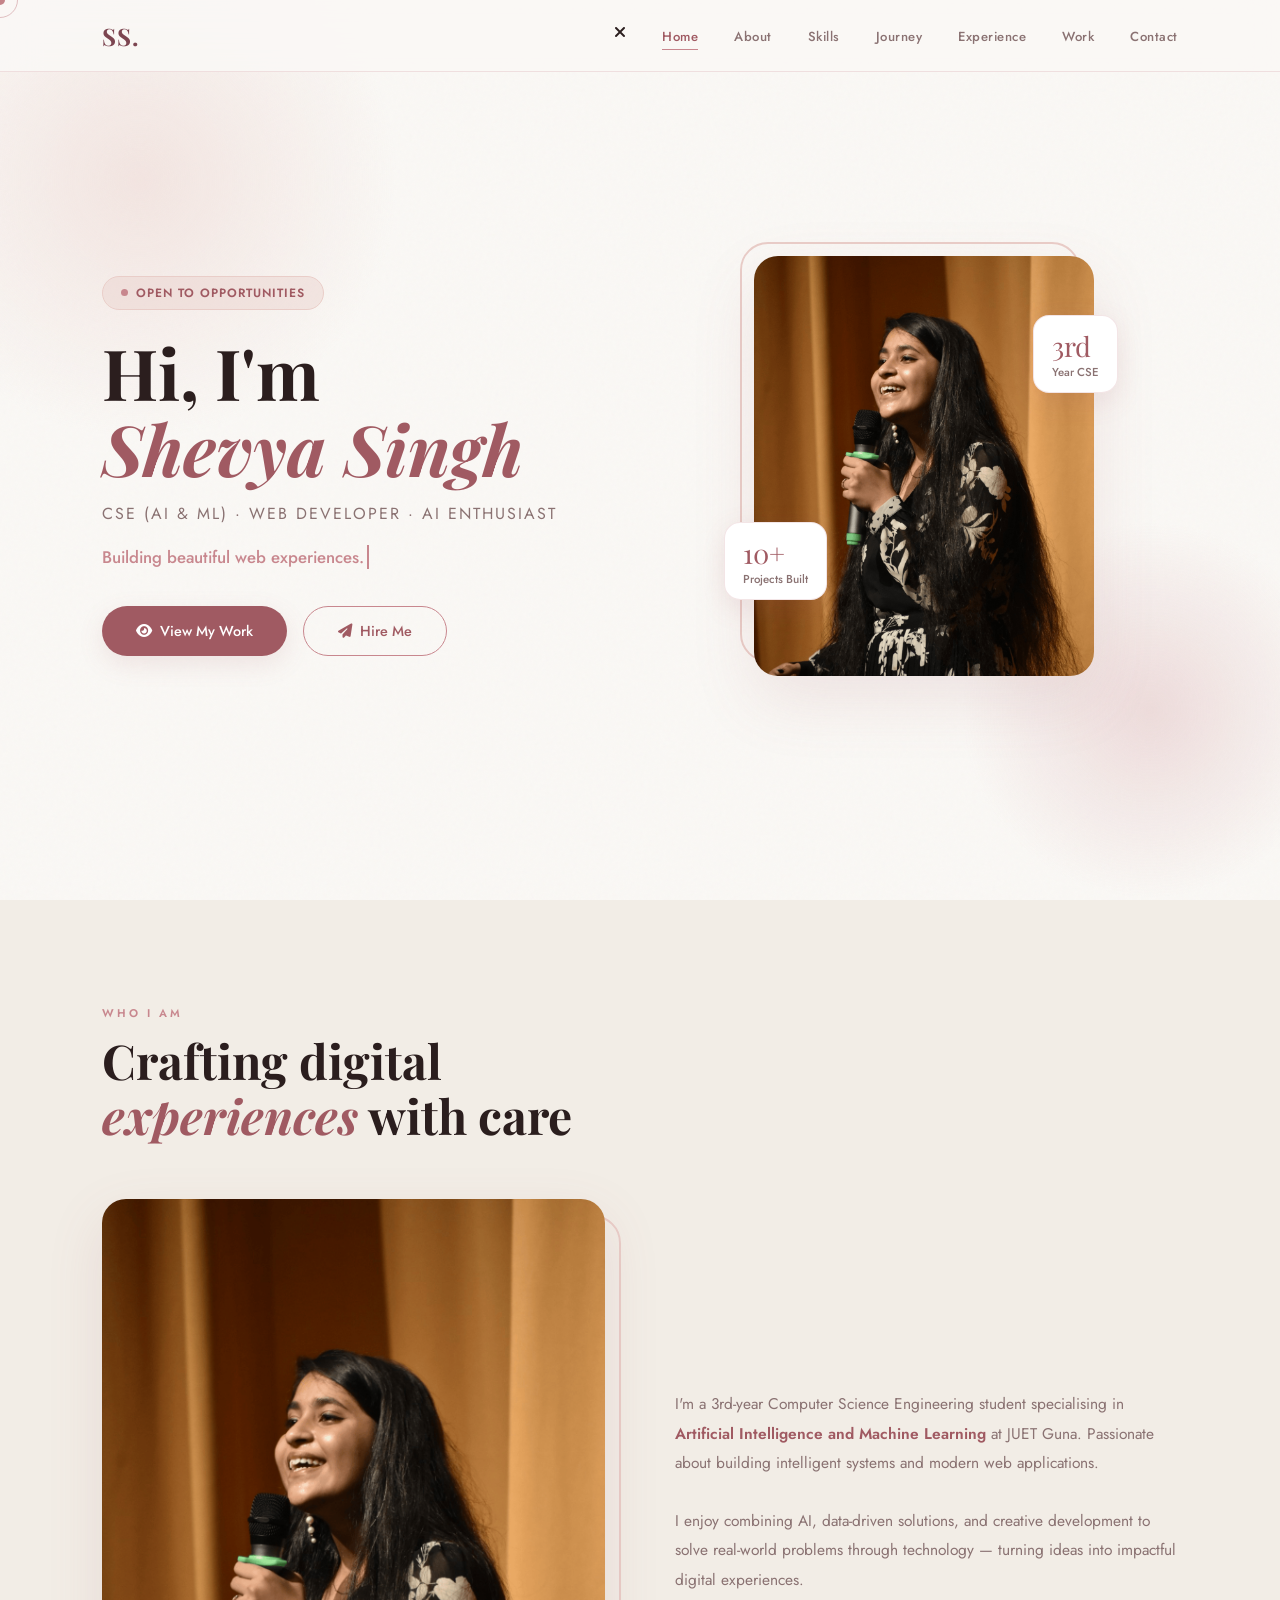
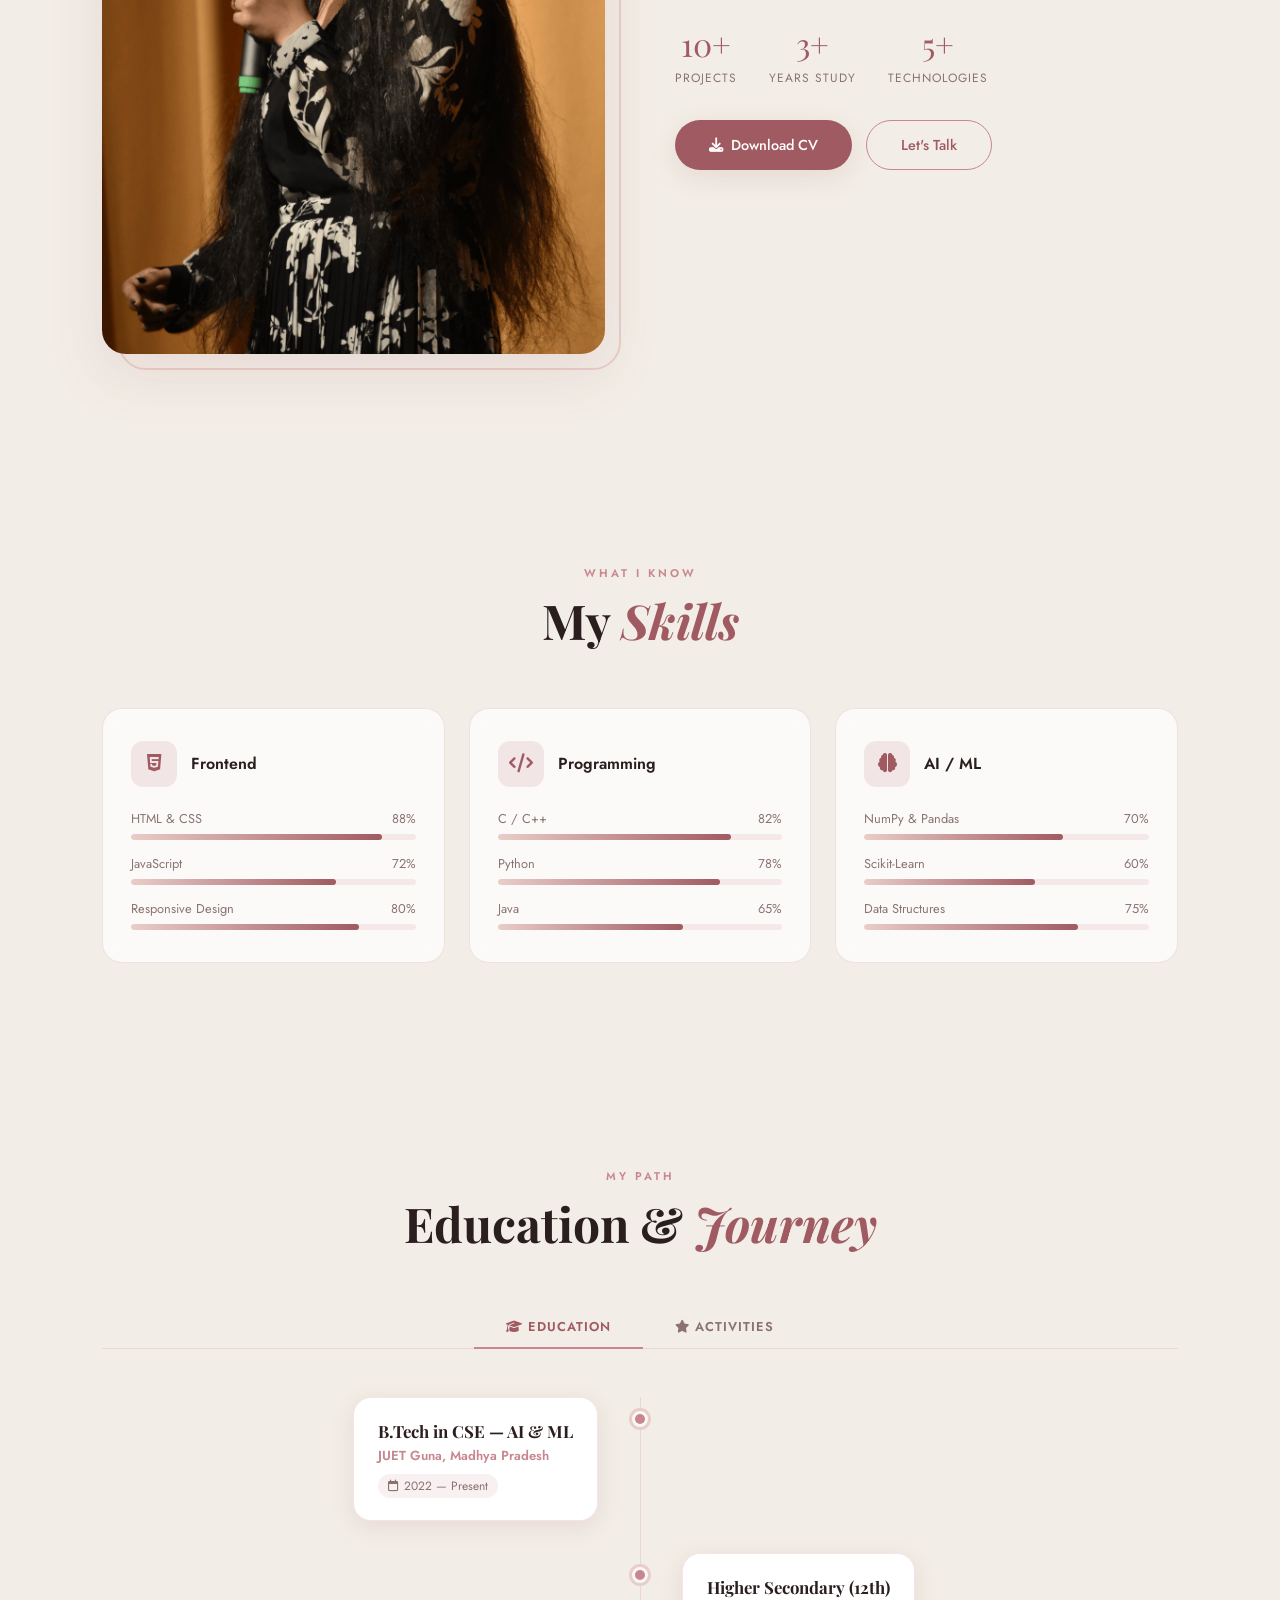
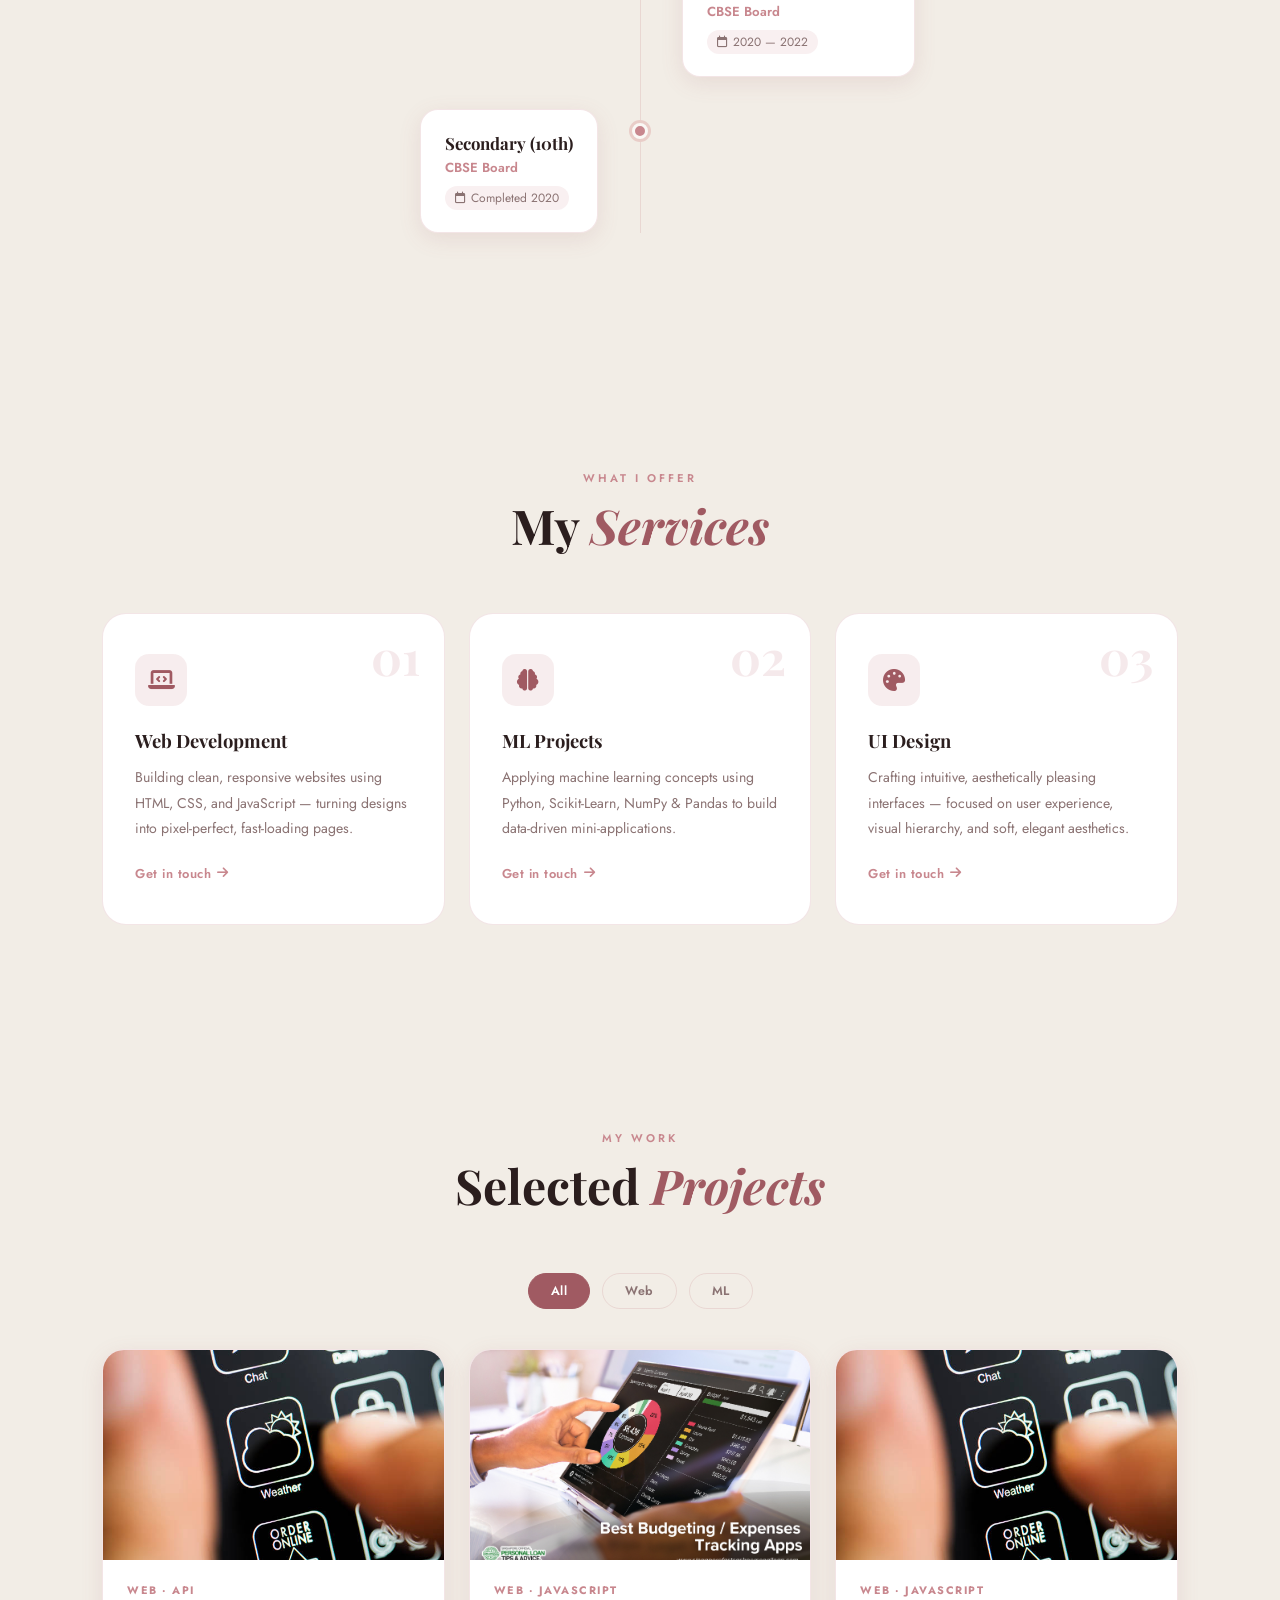
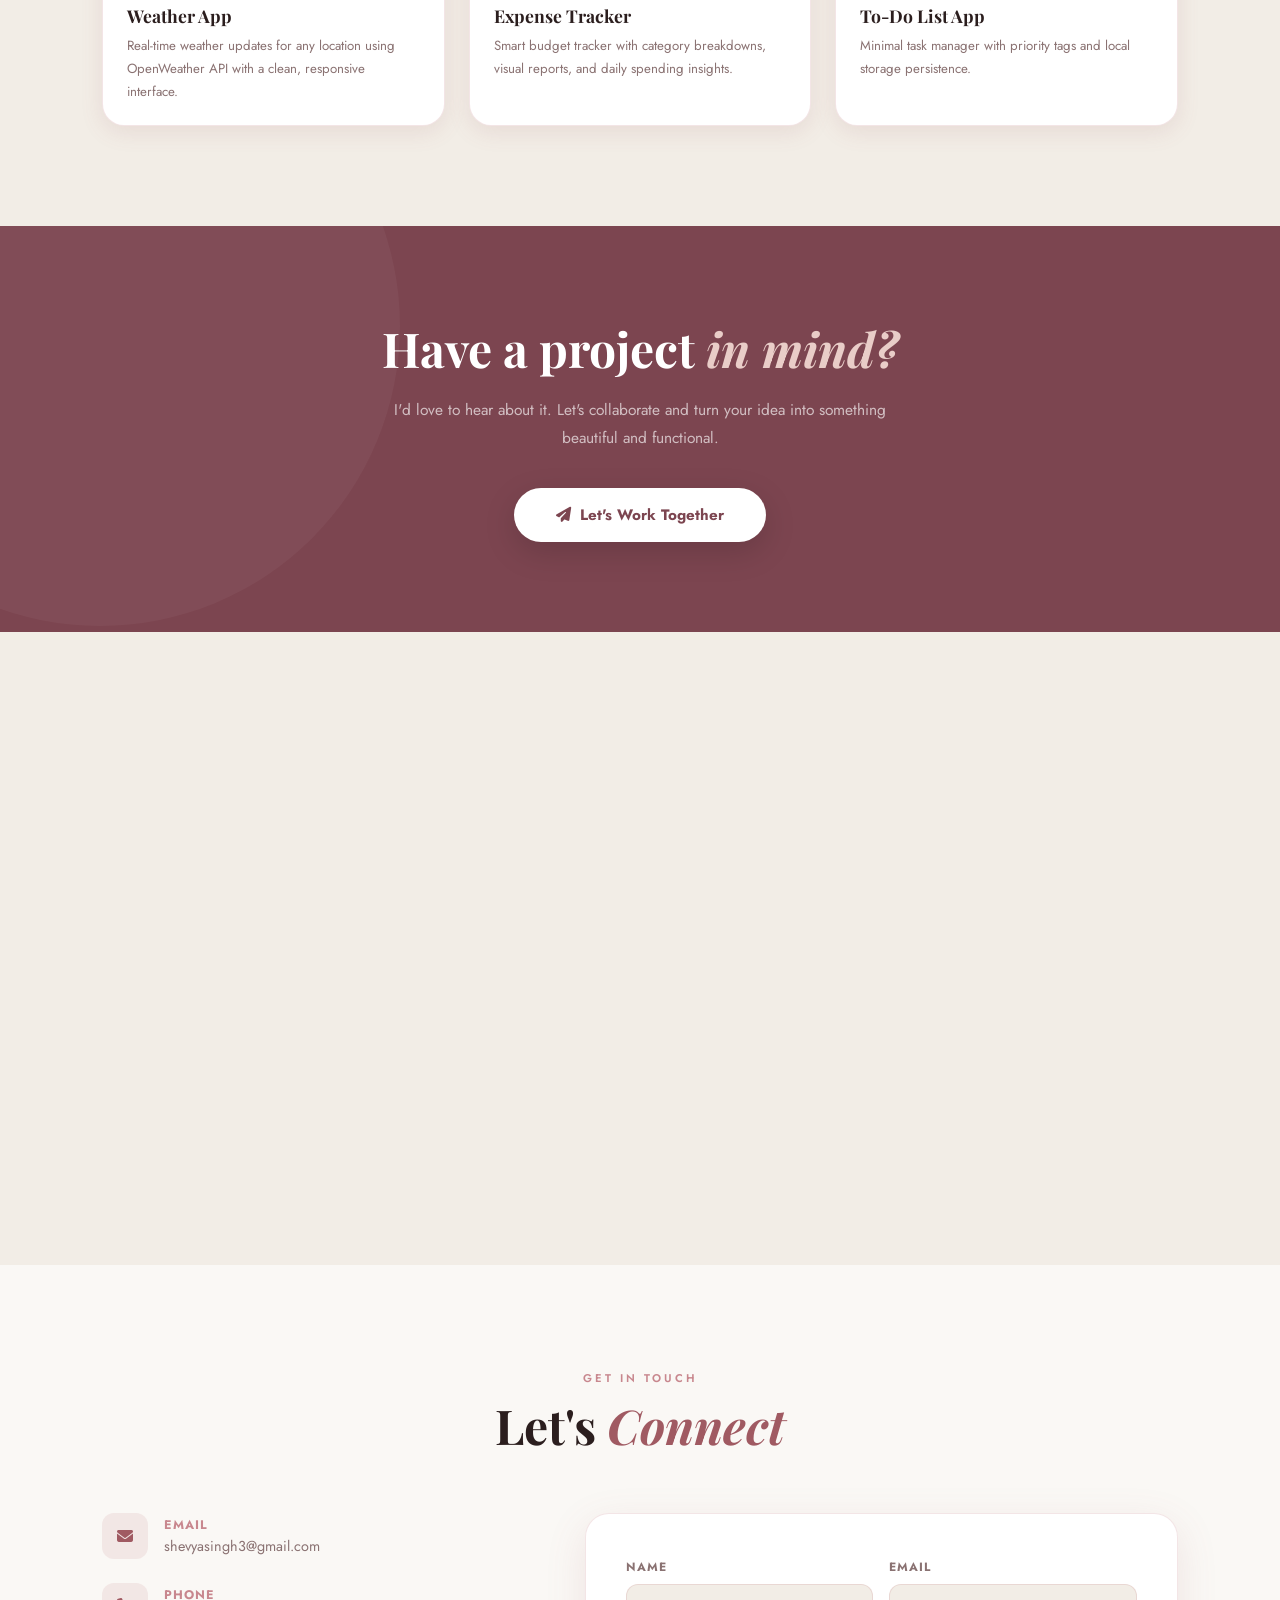
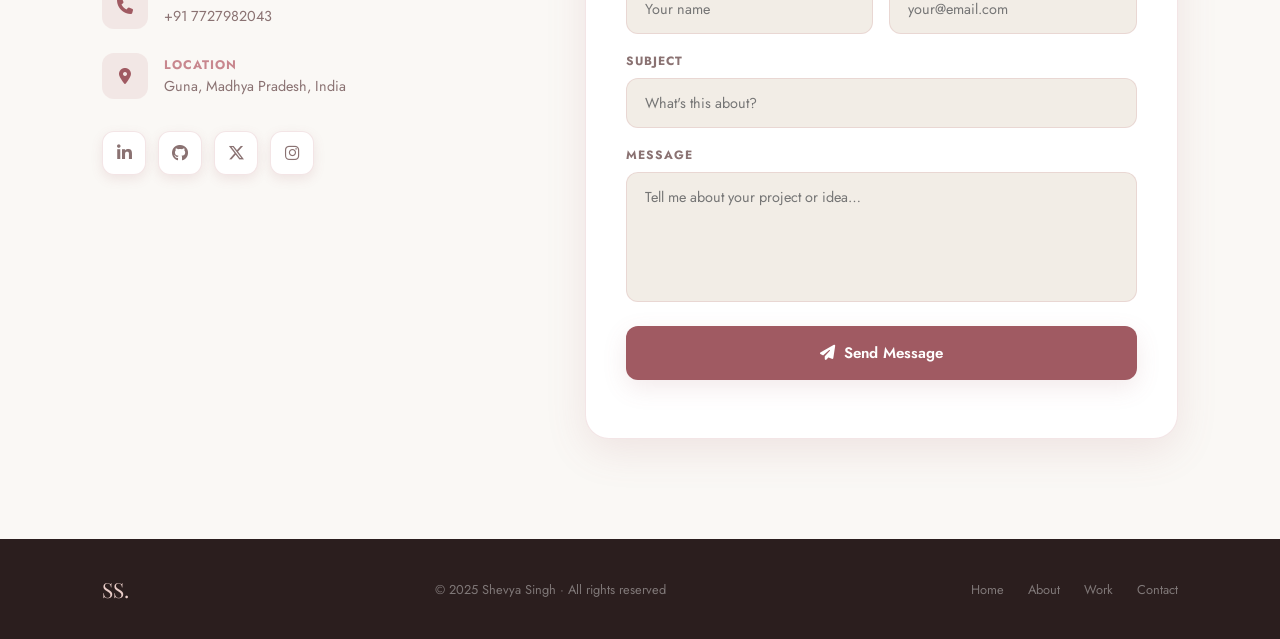
==== commit 44e40db1: "Update index.html" ====
--- a/index.html
+++ b/index.html
@@ -872,7 +872,7 @@
             </div>
           </div>
           <div style="display:flex;gap:14px;flex-wrap:wrap;">
-            <a href="images/RenderCV_EngineeringResumes_Theme.pdf" download class="btn btn-solid"><i class="fa-solid fa-download"></i> Download CV</a>
+            <a href="images/Shevya_resume.pdf" download class="btn btn-solid"><i class="fa-solid fa-download"></i> Download CV</a>
             <a href="#contact" class="btn btn-ghost">Let's Talk</a>
           </div>
         </div>
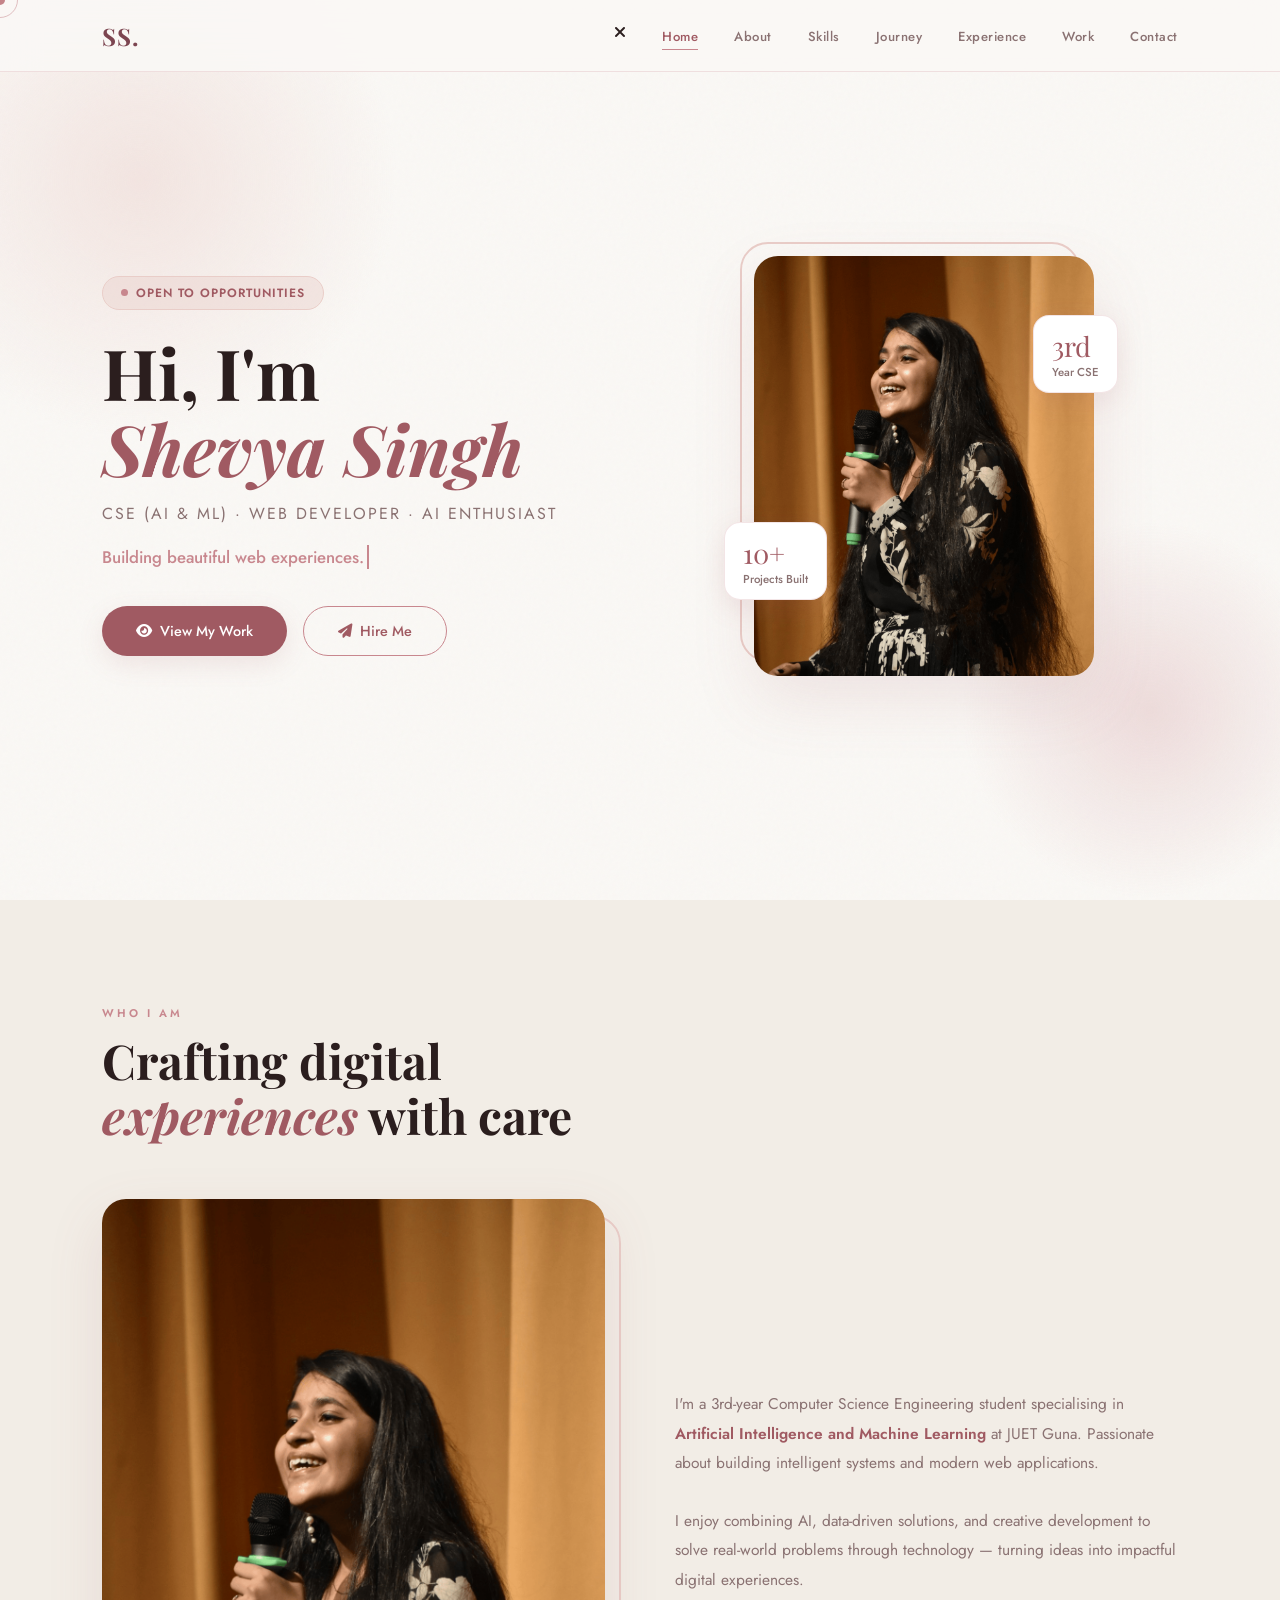
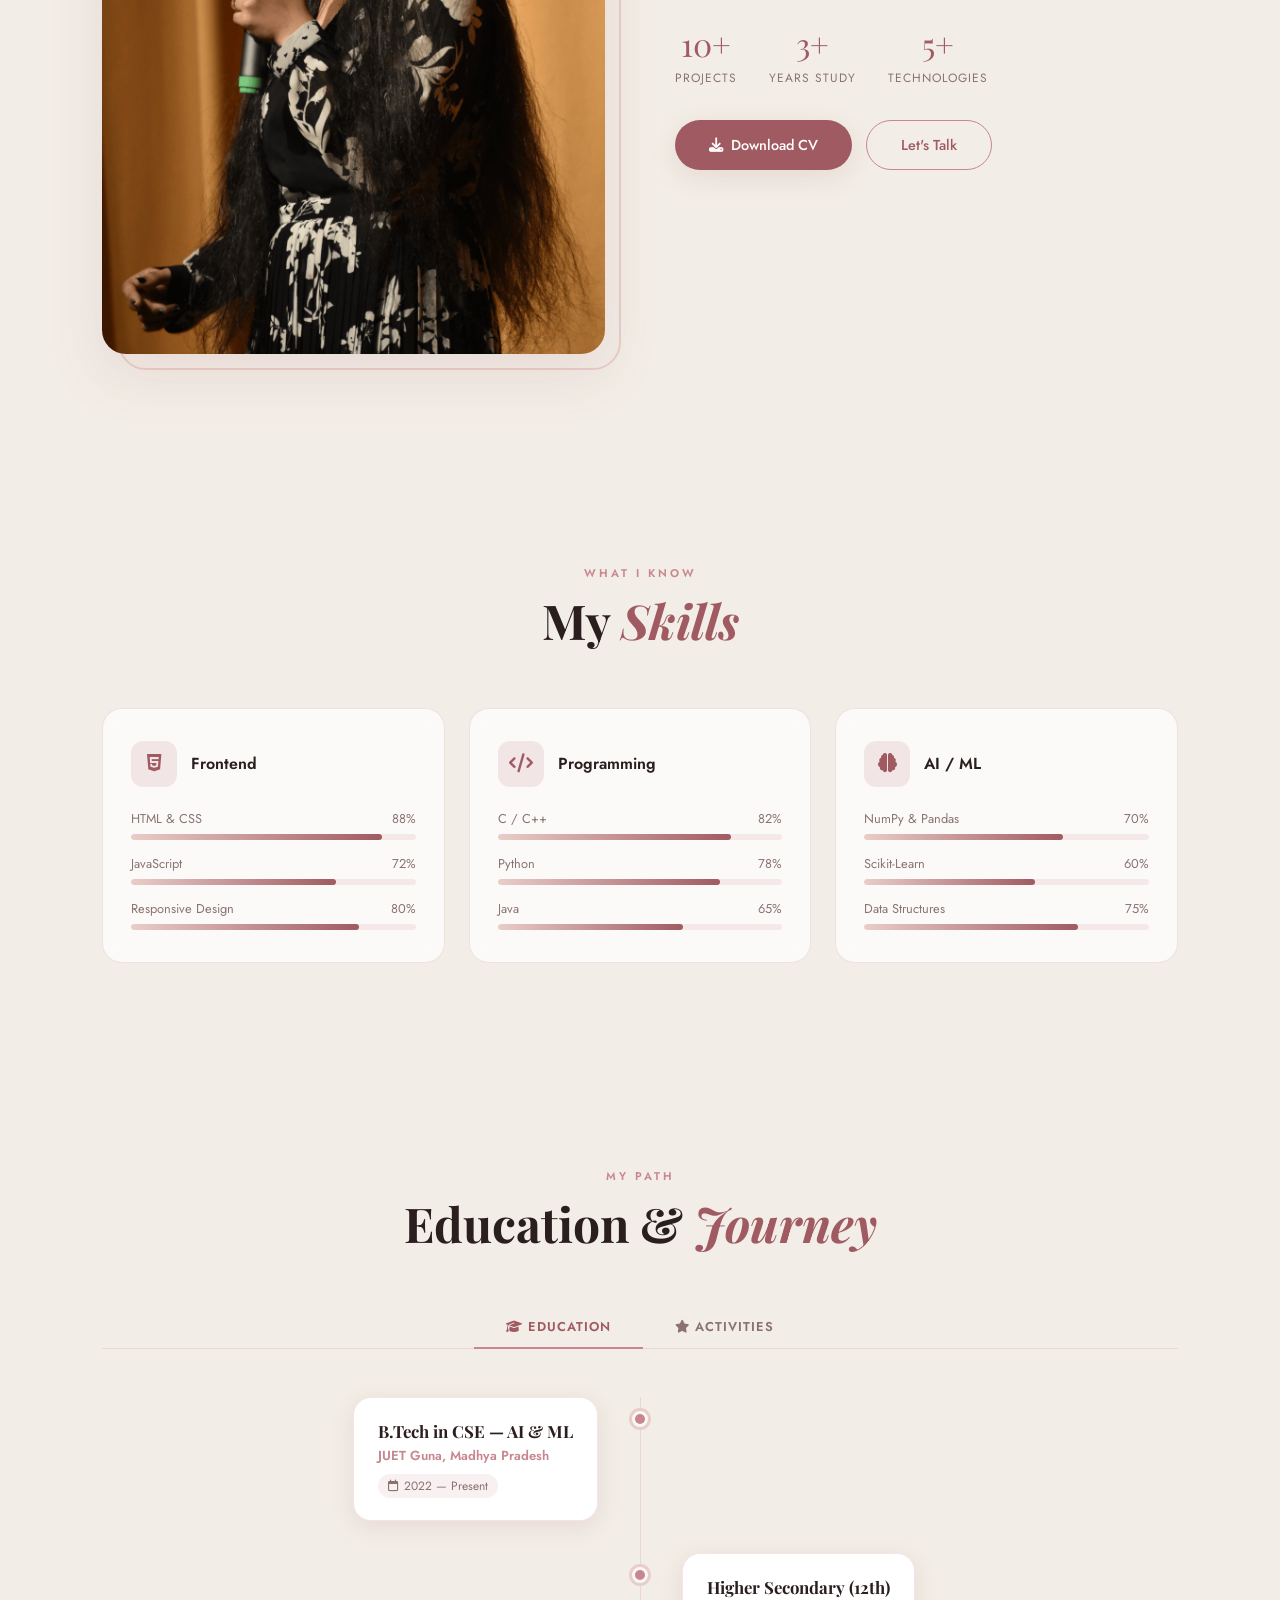
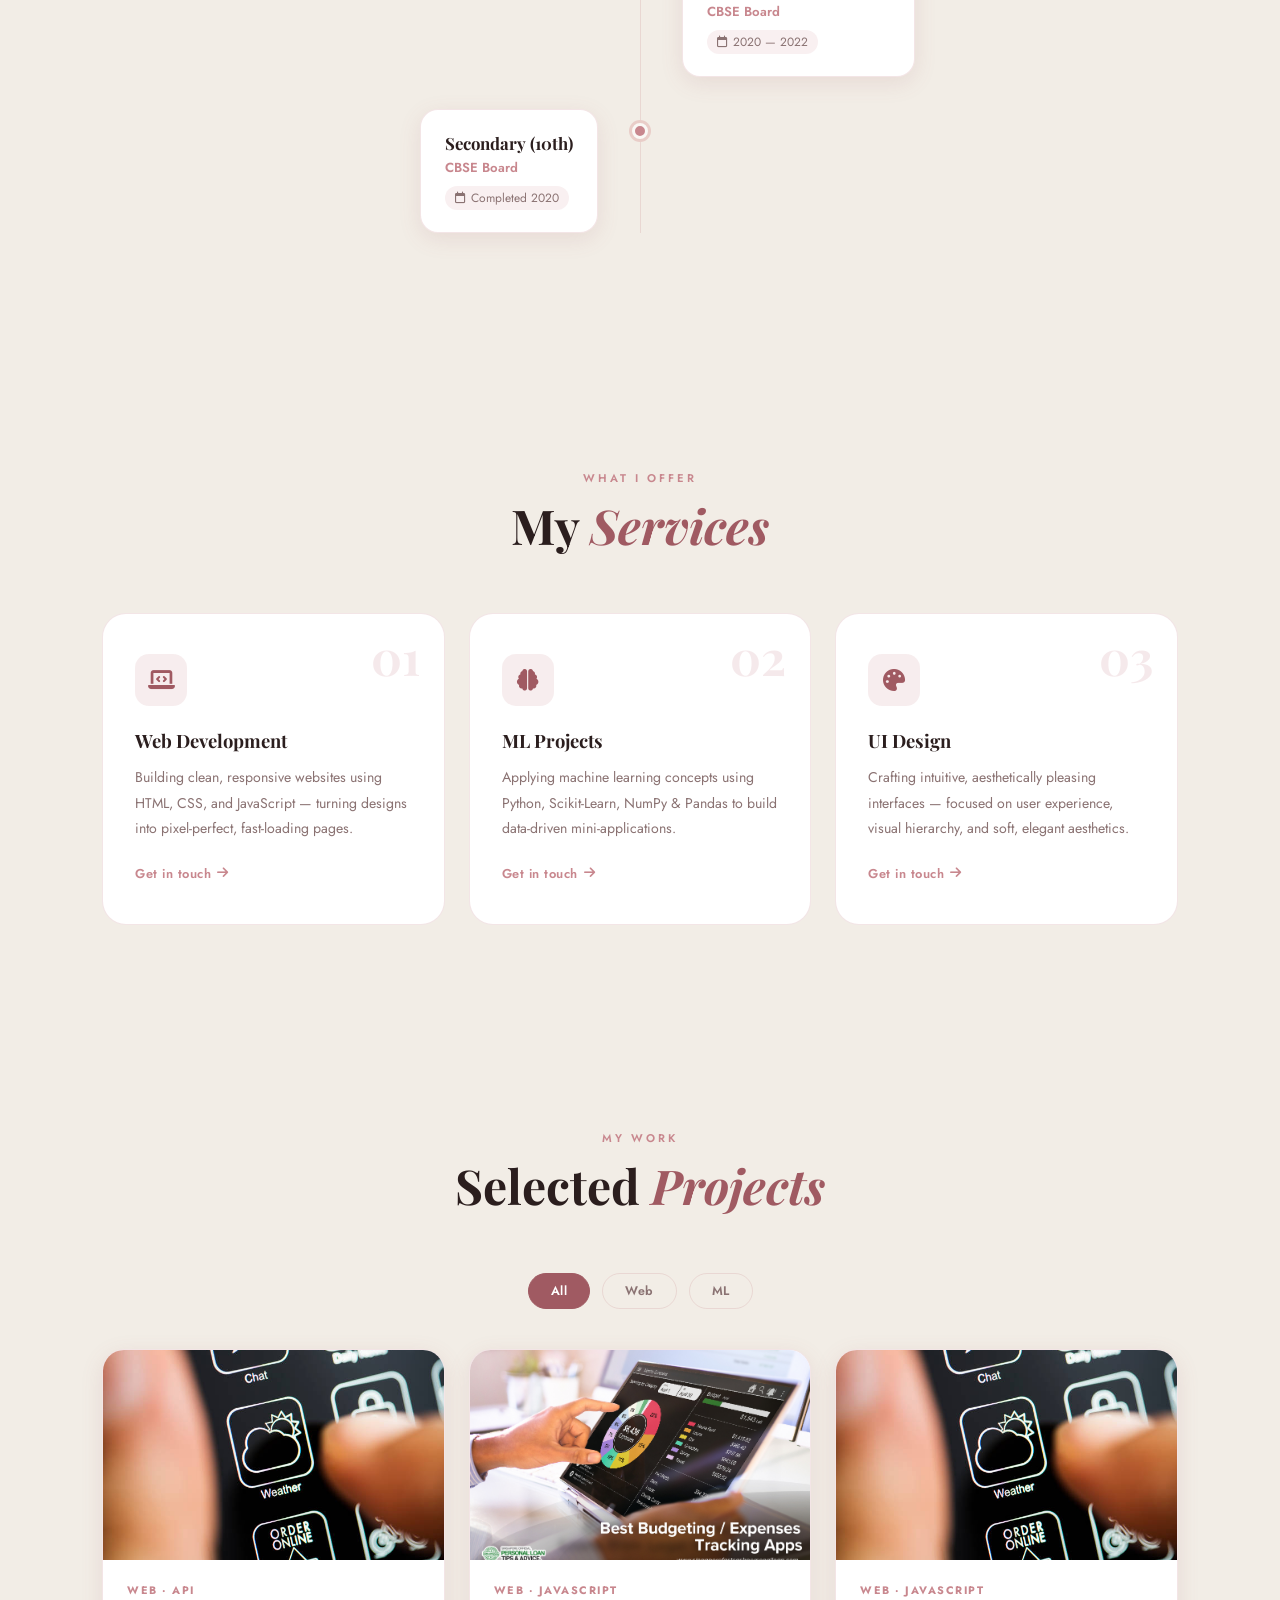
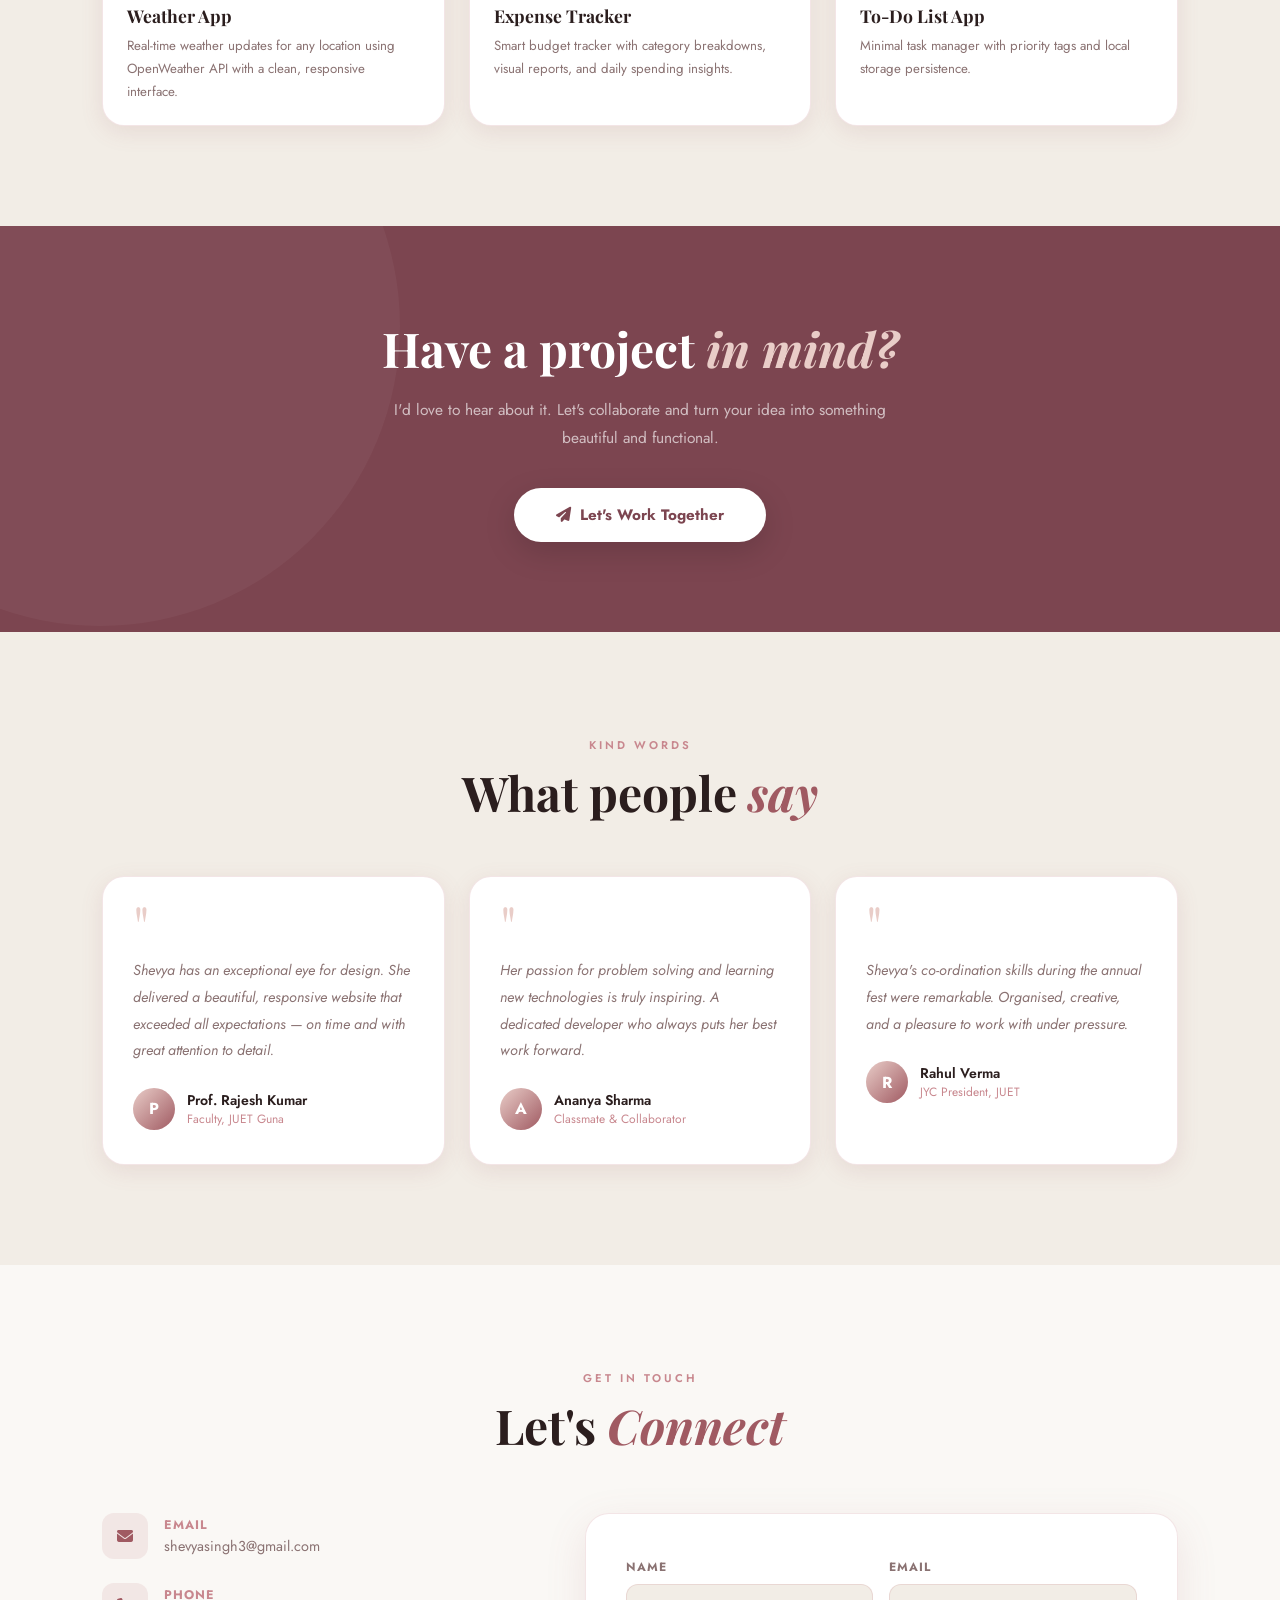
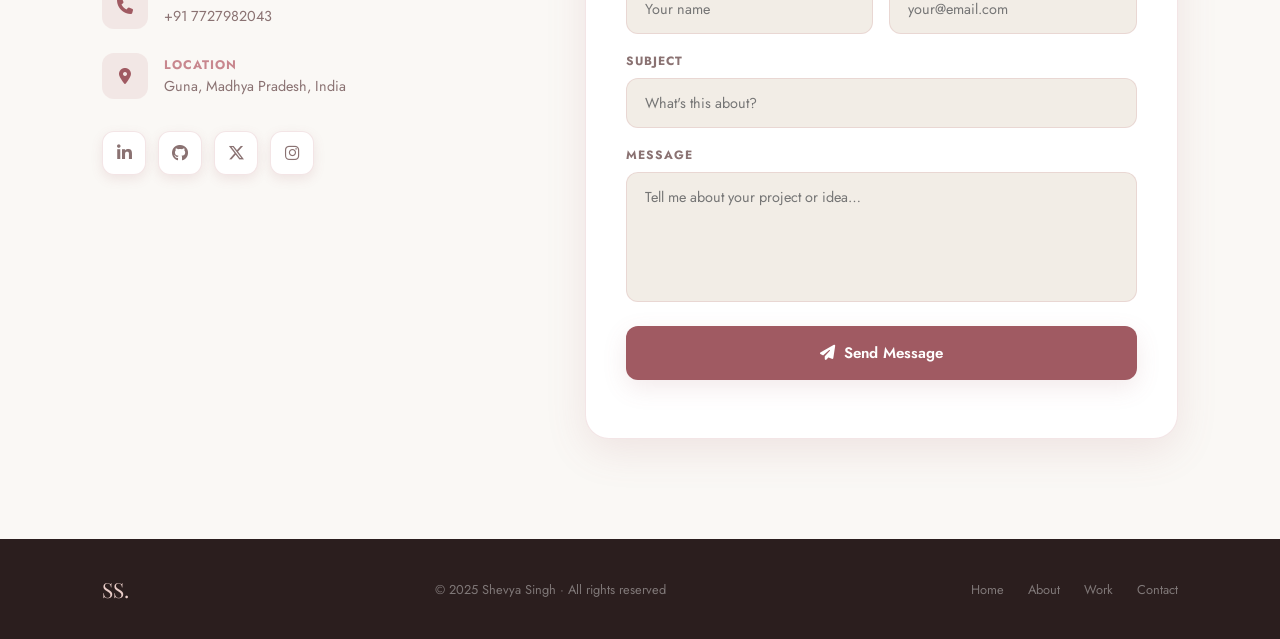
==== commit 23c60f44: "Update index.html" ====
--- a/index.html
+++ b/index.html
@@ -872,7 +872,7 @@
             </div>
           </div>
           <div style="display:flex;gap:14px;flex-wrap:wrap;">
-            <a href="images/Shevya_resume.pdf" download class="btn btn-solid"><i class="fa-solid fa-download"></i> Download CV</a>
+            <a href="images/Shevya_resume.pdf"download class="btn btn-solid"><i class="fa-solid fa-download"></i> Download CV</a>
             <a href="#contact" class="btn btn-ghost">Let's Talk</a>
           </div>
         </div>
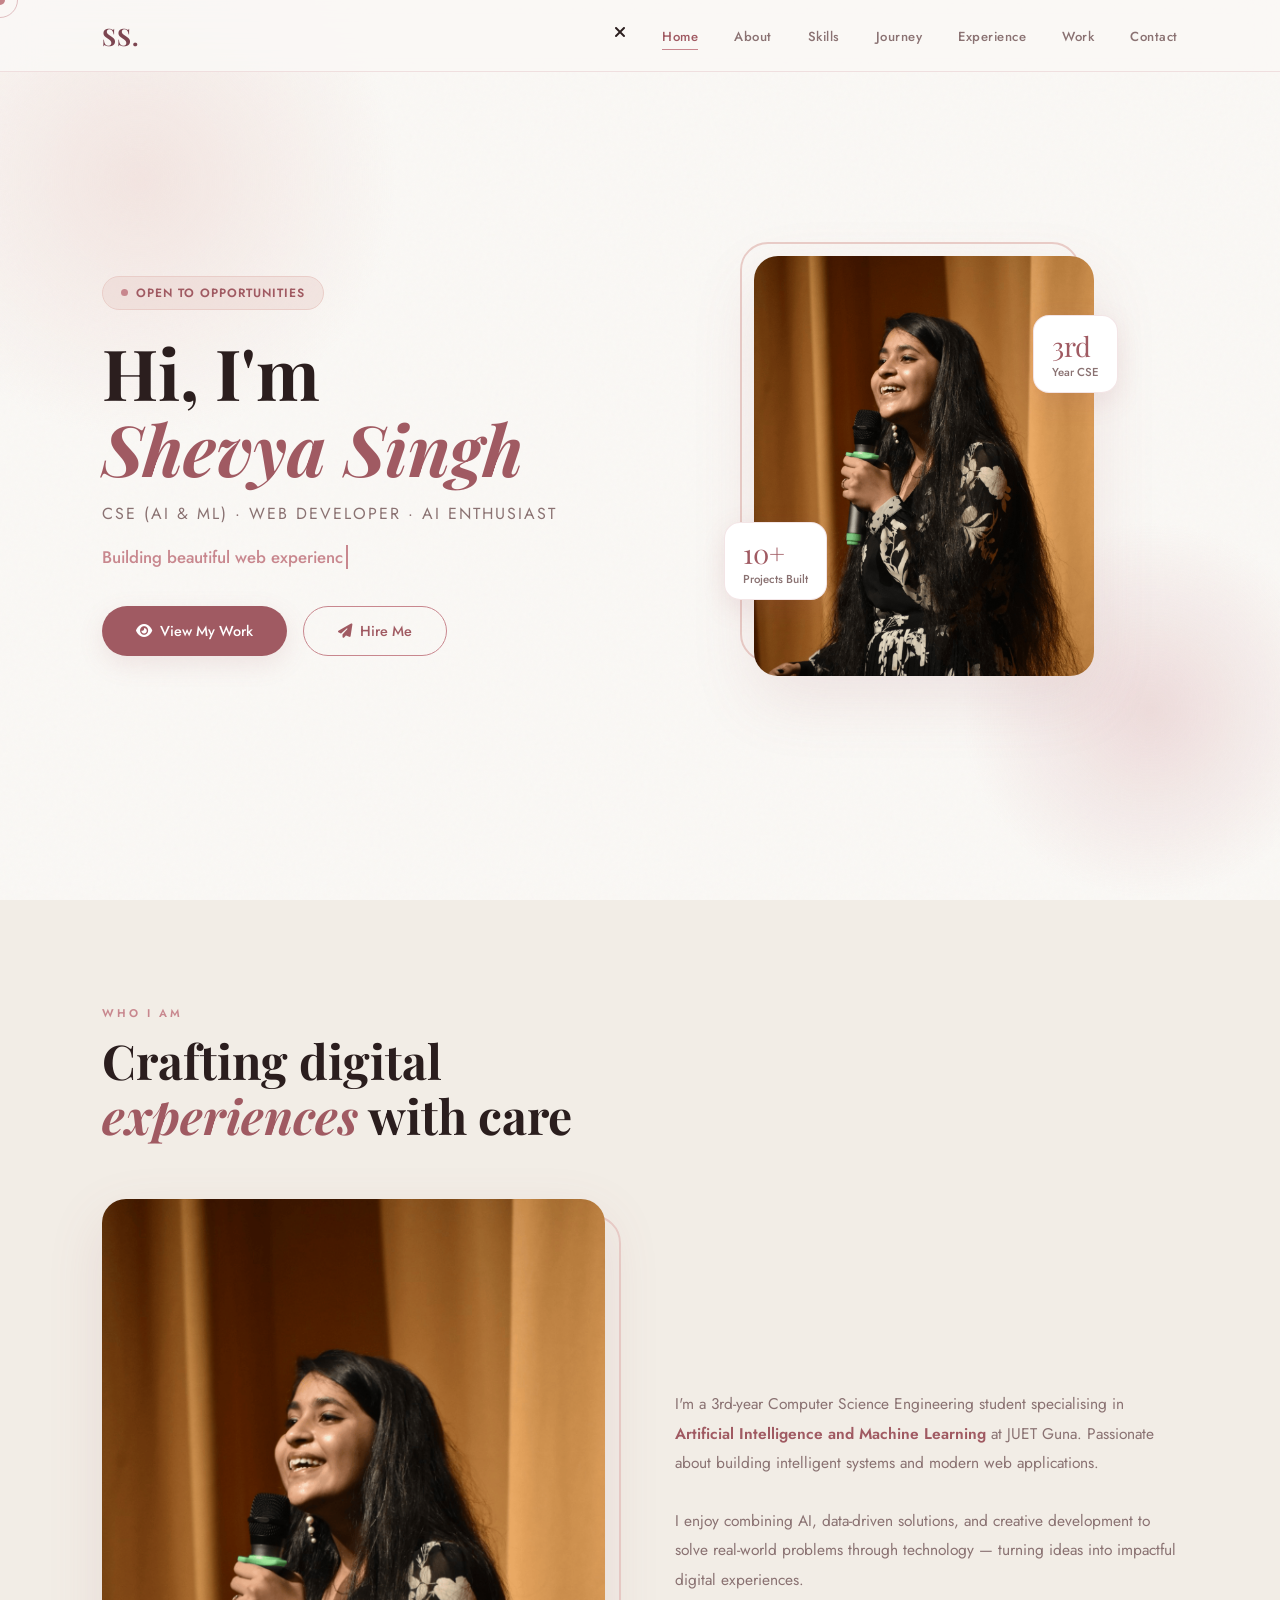
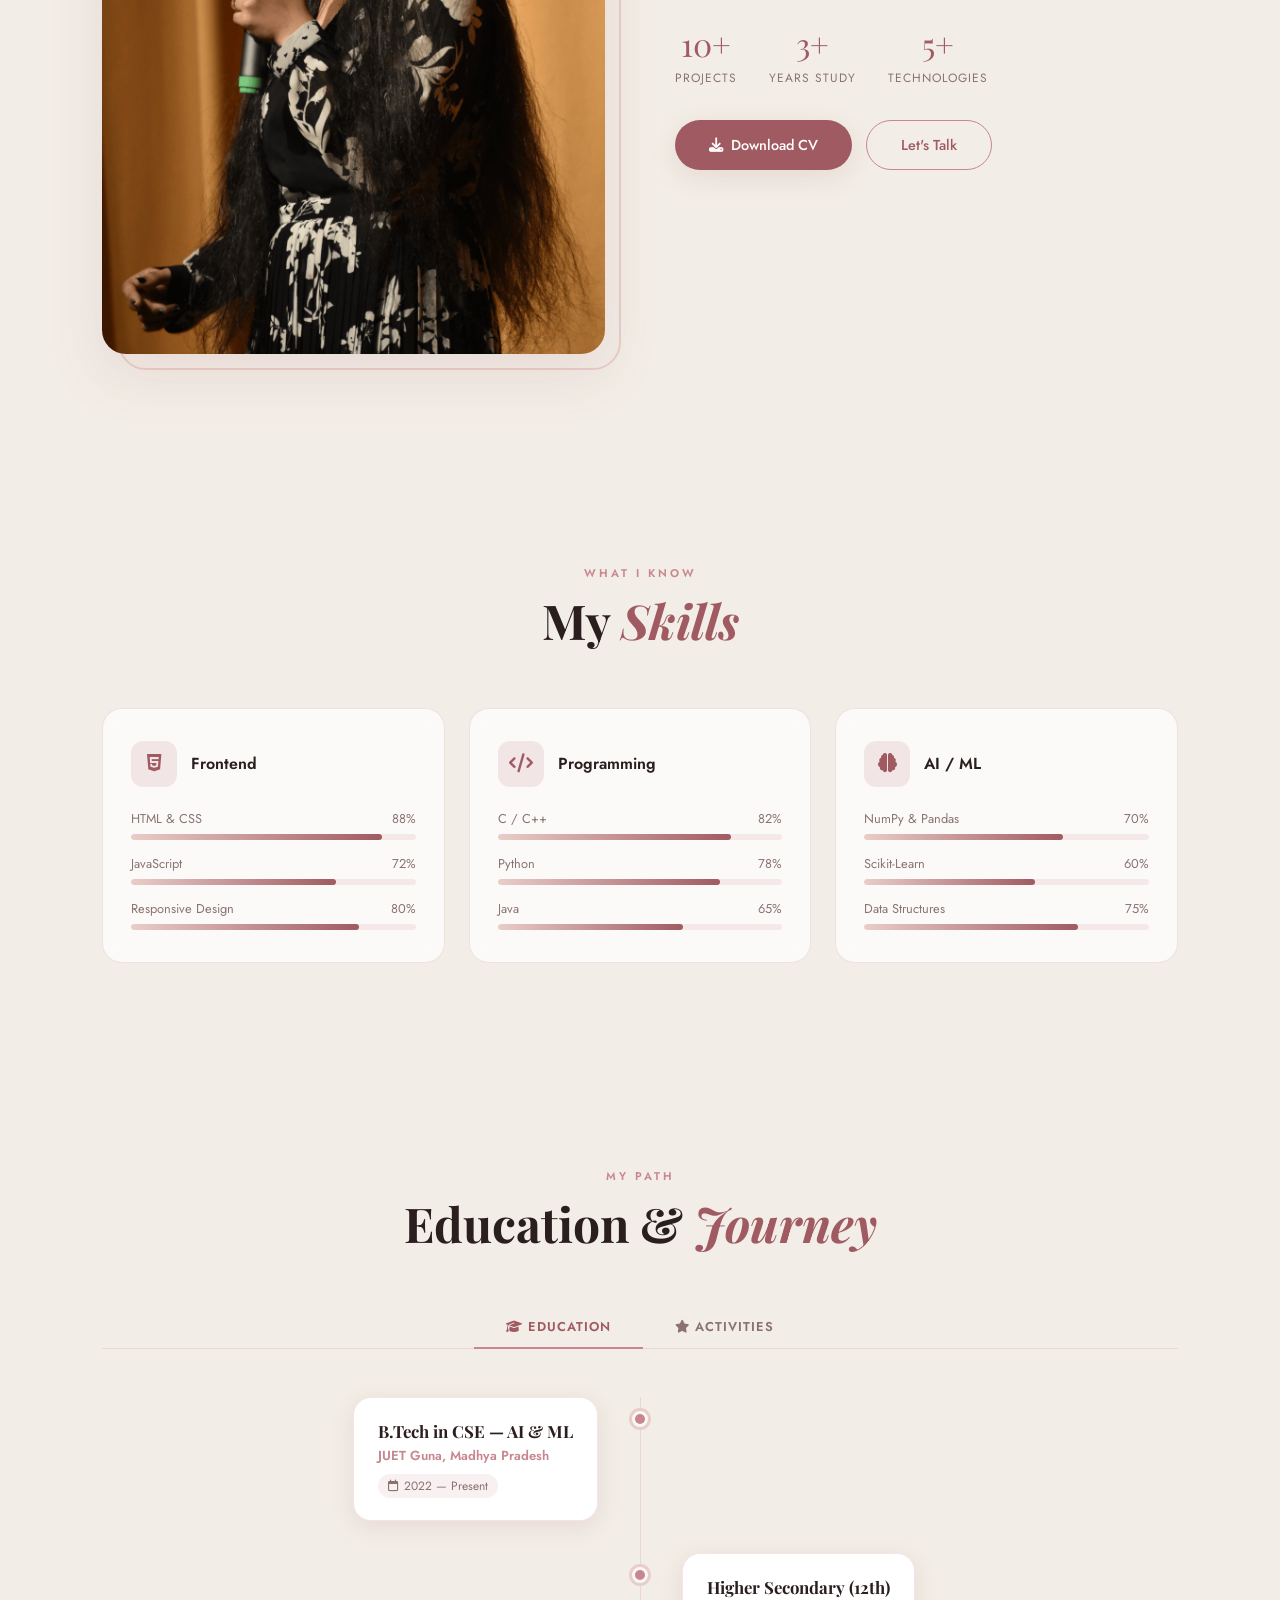
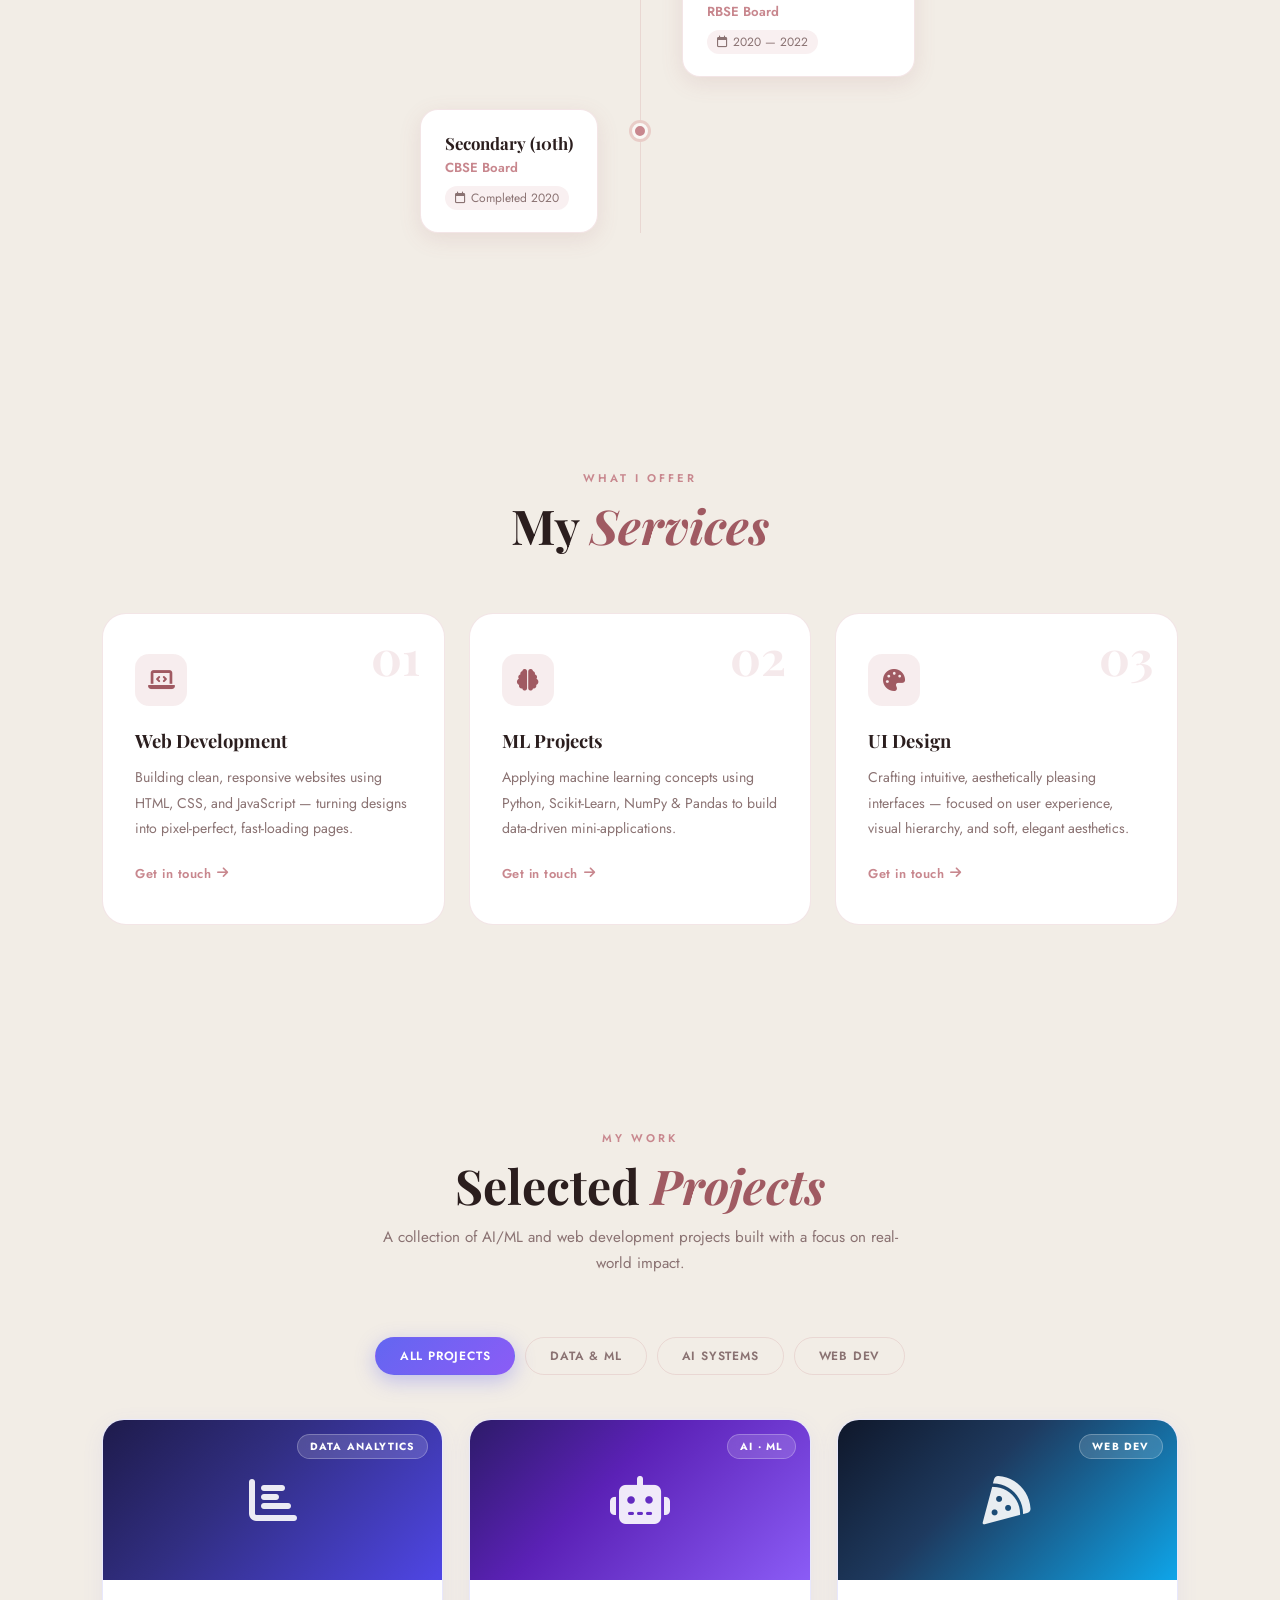
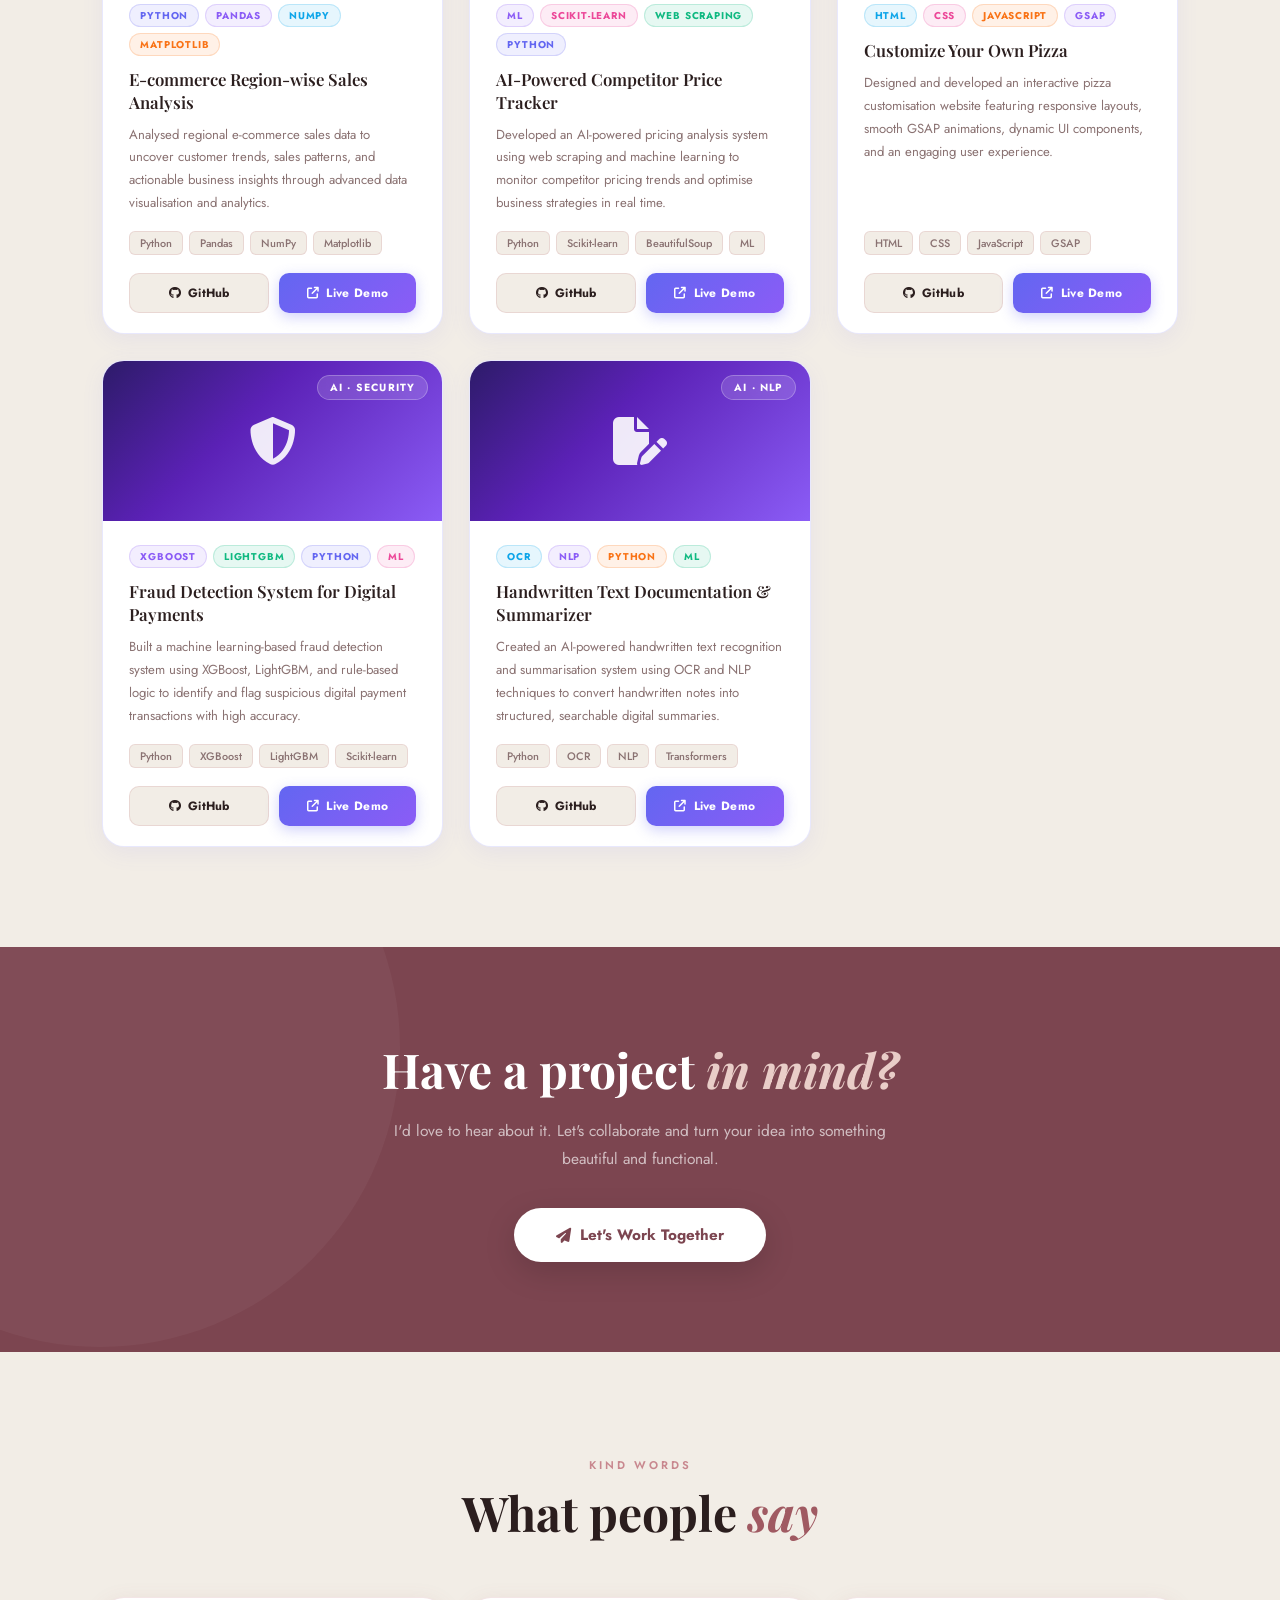
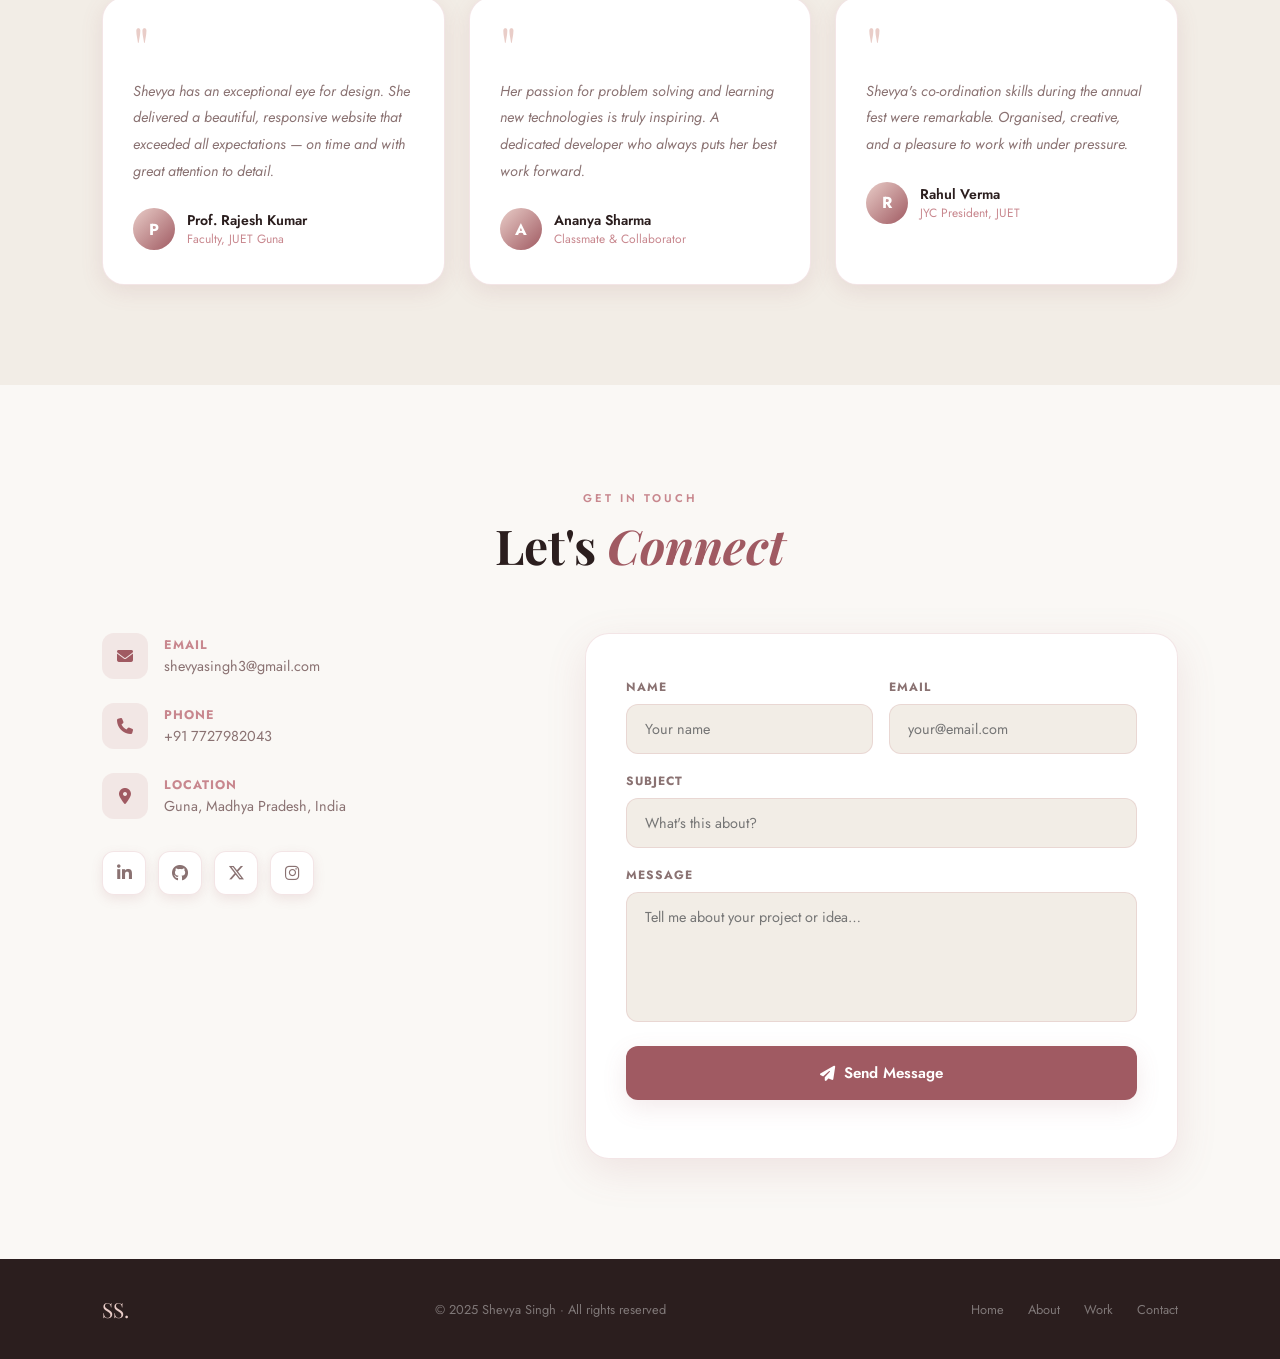
==== commit 7ecef543: "Update index.html" ====
--- a/index.html
+++ b/index.html
@@ -560,60 +560,97 @@
     .portfolio { }
     .portfolio__header { text-align:center; margin-bottom:60px; }
     .portfolio__filter {
-      display:flex; justify-content:center; gap:12px;
-      flex-wrap:wrap; margin-bottom:40px;
+      display:flex; justify-content:center; gap:10px;
+      flex-wrap:wrap; margin-bottom:44px;
     }
     .filter-btn {
-      padding:8px 22px; border-radius:50px;
-      font-size:.78rem; font-weight:600; letter-spacing:.5px;
+      padding:9px 24px; border-radius:50px;
+      font-size:.75rem; font-weight:600; letter-spacing:.8px;
       cursor:pointer; border:1.5px solid var(--border);
       background:transparent; color:var(--muted);
       font-family:'Jost',sans-serif;
-      transition:all .3s;
+      transition:all .3s ease; text-transform:uppercase;
     }
     .filter-btn.active, .filter-btn:hover {
-      background:var(--deep-rose); color:#fff;
-      border-color:var(--deep-rose);
+      background:linear-gradient(135deg,#6366f1,#8b5cf6);
+      color:#fff; border-color:transparent;
+      box-shadow:0 6px 20px rgba(99,102,241,.35);
     }
     .portfolio__grid {
-      display:grid; grid-template-columns:repeat(auto-fit,minmax(300px,1fr));
-      gap:24px;
-    }
+      display:grid; grid-template-columns:repeat(3,1fr); gap:26px;
+    }
+    @media(max-width:1100px){ .portfolio__grid{ grid-template-columns:repeat(2,1fr); } }
+    @media(max-width:640px) { .portfolio__grid{ grid-template-columns:1fr; } }
+
     .port-card {
-      background:var(--white); border:1px solid var(--border);
+      background:var(--white); border:1px solid rgba(99,102,241,.15);
       border-radius:22px; overflow:hidden;
-      box-shadow:0 6px 22px var(--shadow);
-      transition:transform .4s ease, box-shadow .4s ease;
-    }
-    .port-card:hover { transform:translateY(-8px); box-shadow:0 24px 60px rgba(160,90,98,.18); }
-    .port-card__img {
-      position:relative; overflow:hidden; height:210px;
-    }
-    .port-card__img img { width:100%; height:100%; object-fit:cover; transition:transform .5s ease; }
-    .port-card:hover .port-card__img img { transform:scale(1.08); }
-    .port-card__overlay {
-      position:absolute; inset:0;
-      background:linear-gradient(180deg,transparent 30%,rgba(43,30,30,.8));
+      box-shadow:0 6px 22px rgba(99,102,241,.08);
+      transition:transform .4s cubic-bezier(.22,1,.36,1), box-shadow .4s ease;
+      display:flex; flex-direction:column; position:relative;
+    }
+    .port-card::before {
+      content:''; position:absolute; top:0; left:0; right:0; height:3px;
+      background:linear-gradient(90deg,#6366f1,#8b5cf6,#ec4899);
       opacity:0; transition:opacity .4s ease;
-      display:flex; align-items:flex-end;
-      padding:20px;
-    }
-    .port-card:hover .port-card__overlay { opacity:1; }
-    .port-card__overlay a {
-      display:inline-flex; align-items:center; gap:7px;
-      background:#fff; color:var(--deep-rose);
-      padding:8px 18px; border-radius:50px;
-      font-size:.78rem; font-weight:700;
-      transition:background .3s;
-    }
-    .port-card__overlay a:hover { background:var(--blush); }
-    .port-card__body { padding:22px 24px; }
-    .port-card__tag {
-      font-size:.68rem; font-weight:700; letter-spacing:1.5px;
-      text-transform:uppercase; color:var(--rose); margin-bottom:6px;
-    }
-    .port-card__title { font-family:'Playfair Display',serif; font-size:1.1rem; color:var(--charcoal); margin-bottom:8px; }
-    .port-card__desc { font-size:.83rem; color:var(--muted); line-height:1.7; }
+    }
+    .port-card:hover { transform:translateY(-10px); box-shadow:0 28px 64px rgba(99,102,241,.18); }
+    .port-card:hover::before { opacity:1; }
+
+    .port-card__banner {
+      height:160px; position:relative; overflow:hidden;
+      display:flex; align-items:center; justify-content:center;
+    }
+    .port-card__banner-icon {
+      font-size:3rem; color:rgba(255,255,255,.9);
+      position:relative; z-index:1; transition:transform .4s ease;
+    }
+    .port-card:hover .port-card__banner-icon { transform:scale(1.15) rotate(-5deg); }
+    .port-card[data-cat="ml"]  .port-card__banner { background:linear-gradient(135deg,#1e1b4b 0%,#312e81 40%,#4f46e5 100%); }
+    .port-card[data-cat="web"] .port-card__banner { background:linear-gradient(135deg,#0f172a 0%,#1e3a5f 40%,#0ea5e9 100%); }
+    .port-card[data-cat="ai"]  .port-card__banner { background:linear-gradient(135deg,#2d1b69 0%,#5b21b6 40%,#8b5cf6 100%); }
+
+    .port-card__cat-badge {
+      position:absolute; top:14px; right:14px;
+      background:rgba(255,255,255,.15); backdrop-filter:blur(8px);
+      border:1px solid rgba(255,255,255,.25); color:#fff;
+      border-radius:50px; font-size:.65rem; font-weight:700;
+      letter-spacing:1.2px; text-transform:uppercase; padding:4px 12px;
+    }
+    .port-card__body { padding:24px 26px 20px; flex:1; display:flex; flex-direction:column; }
+    .port-card__tags { display:flex; flex-wrap:wrap; gap:6px; margin-bottom:12px; }
+    .port-card__chip {
+      font-size:.62rem; font-weight:700; letter-spacing:.8px;
+      text-transform:uppercase; padding:3px 10px; border-radius:50px;
+      background:rgba(99,102,241,.1); color:#6366f1; border:1px solid rgba(99,102,241,.2);
+    }
+    .port-card__chip.chip-purple { background:rgba(139,92,246,.1); color:#8b5cf6; border-color:rgba(139,92,246,.2); }
+    .port-card__chip.chip-pink   { background:rgba(236,72,153,.1);  color:#ec4899; border-color:rgba(236,72,153,.2); }
+    .port-card__chip.chip-sky    { background:rgba(14,165,233,.1);  color:#0ea5e9; border-color:rgba(14,165,233,.2); }
+    .port-card__chip.chip-green  { background:rgba(16,185,129,.1);  color:#10b981; border-color:rgba(16,185,129,.2); }
+    .port-card__chip.chip-orange { background:rgba(249,115,22,.1);  color:#f97316; border-color:rgba(249,115,22,.2); }
+    .port-card__title { font-family:'Playfair Display',serif; font-size:1.05rem; color:var(--charcoal); margin-bottom:10px; line-height:1.35; font-weight:600; }
+    .port-card__desc { font-size:.82rem; color:var(--muted); line-height:1.75; margin-bottom:16px; flex:1; }
+    .port-card__stack { display:flex; flex-wrap:wrap; gap:6px; margin-bottom:18px; }
+    .port-card__stack span {
+      font-size:.68rem; font-weight:500;
+      background:var(--parchment); color:var(--muted);
+      padding:3px 10px; border-radius:6px; border:1px solid var(--border);
+    }
+    .port-card__actions { display:flex; gap:10px; margin-top:auto; }
+    .port-card__actions a {
+      flex:1; display:inline-flex; align-items:center; justify-content:center; gap:7px;
+      padding:10px 14px; border-radius:10px;
+      font-size:.75rem; font-weight:700; letter-spacing:.3px;
+      text-decoration:none; transition:all .3s ease; font-family:'Jost',sans-serif;
+    }
+    .port-btn-github { background:var(--parchment); color:var(--charcoal); border:1.5px solid var(--border); }
+    .port-btn-github:hover { background:var(--charcoal); color:#fff; border-color:var(--charcoal); }
+    .port-btn-demo {
+      background:linear-gradient(135deg,#6366f1,#8b5cf6); color:#fff; border:none;
+      box-shadow:0 4px 14px rgba(99,102,241,.3);
+    }
+    .port-btn-demo:hover { box-shadow:0 8px 24px rgba(99,102,241,.45); transform:translateY(-2px); }
 
     /* ═══════════════════════════════════════
        PROJECT IN MIND (CTA)
@@ -872,7 +909,7 @@
             </div>
           </div>
           <div style="display:flex;gap:14px;flex-wrap:wrap;">
-            <a href="images/Shevya_resume.pdf"download class="btn btn-solid"><i class="fa-solid fa-download"></i> Download CV</a>
+            <a href="images/RenderCV_EngineeringResumes_Theme.pdf" download class="btn btn-solid"><i class="fa-solid fa-download"></i> Download CV</a>
             <a href="#contact" class="btn btn-ghost">Let's Talk</a>
           </div>
         </div>
@@ -967,7 +1004,7 @@
             <div class="tl-dot"></div>
             <div class="tl-card">
               <h4>Higher Secondary (12th)</h4>
-              <div class="org">CBSE Board</div>
+              <div class="org">RBSE Board</div>
               <span class="yr"><i class="fa-regular fa-calendar"></i> 2020 — 2022</span>
             </div>
           </div>
@@ -1039,46 +1076,141 @@
       <div class="portfolio__header">
         <span class="section-tag reveal">My work</span>
         <h2 class="section-title reveal d1">Selected <em>Projects</em></h2>
+        <p class="reveal d2" style="color:var(--muted);font-size:.95rem;margin-top:12px;max-width:520px;margin-inline:auto;line-height:1.7;">A collection of AI/ML and web development projects built with a focus on real-world impact.</p>
       </div>
       <div class="portfolio__filter reveal d2">
-        <button class="filter-btn active" data-filter="all">All</button>
-        <button class="filter-btn" data-filter="web">Web</button>
-        <button class="filter-btn" data-filter="ml">ML</button>
+        <button class="filter-btn active" data-filter="all">All Projects</button>
+        <button class="filter-btn" data-filter="ml">Data &amp; ML</button>
+        <button class="filter-btn" data-filter="ai">AI Systems</button>
+        <button class="filter-btn" data-filter="web">Web Dev</button>
       </div>
       <div class="portfolio__grid">
-        <div class="port-card reveal d1" data-cat="web">
-          <div class="port-card__img">
-            <img src="images/istockphoto-1212262480-612x612.jpg" alt="Weather App" onerror="this.src='https://placehold.co/400x210/e9cdc8/7c4550?text=Weather+App'">
-            <div class="port-card__overlay"><a href="#"><i class="fa-solid fa-arrow-up-right-from-square"></i> View</a></div>
+
+        <!-- 1 — E-commerce Sales Analysis -->
+        <div class="port-card reveal d1" data-cat="ml">
+          <div class="port-card__banner">
+            <i class="fa-solid fa-chart-bar port-card__banner-icon"></i>
+            <span class="port-card__cat-badge">Data Analytics</span>
           </div>
           <div class="port-card__body">
-            <div class="port-card__tag">Web · API</div>
-            <h3 class="port-card__title">Weather App</h3>
-            <p class="port-card__desc">Real-time weather updates for any location using OpenWeather API with a clean, responsive interface.</p>
-          </div>
-        </div>
-        <div class="port-card reveal d2" data-cat="web">
-          <div class="port-card__img">
-            <img src="images/Best-Budgeting-Expenses-Tracking-App-Singapore--845x587.jpg" alt="Expense Tracker" onerror="this.src='https://placehold.co/400x210/e9cdc8/7c4550?text=Expense+Tracker'">
-            <div class="port-card__overlay"><a href="#"><i class="fa-solid fa-arrow-up-right-from-square"></i> View</a></div>
+            <div class="port-card__tags">
+              <span class="port-card__chip">Python</span>
+              <span class="port-card__chip chip-purple">Pandas</span>
+              <span class="port-card__chip chip-sky">NumPy</span>
+              <span class="port-card__chip chip-orange">Matplotlib</span>
+            </div>
+            <h3 class="port-card__title">E-commerce Region-wise Sales Analysis</h3>
+            <p class="port-card__desc">Analysed regional e-commerce sales data to uncover customer trends, sales patterns, and actionable business insights through advanced data visualisation and analytics.</p>
+            <div class="port-card__stack">
+              <span>Python</span><span>Pandas</span><span>NumPy</span><span>Matplotlib</span>
+            </div>
+            <div class="port-card__actions">
+              <a href="#" class="port-btn-github"><i class="fa-brands fa-github"></i> GitHub</a>
+              <a href="#" class="port-btn-demo"><i class="fa-solid fa-arrow-up-right-from-square"></i> Live Demo</a>
+            </div>
+          </div>
+        </div>
+
+        <!-- 2 — AI Competitor Price Tracker -->
+        <div class="port-card reveal d2" data-cat="ai">
+          <div class="port-card__banner">
+            <i class="fa-solid fa-robot port-card__banner-icon"></i>
+            <span class="port-card__cat-badge">AI · ML</span>
           </div>
           <div class="port-card__body">
-            <div class="port-card__tag">Web · JavaScript</div>
-            <h3 class="port-card__title">Expense Tracker</h3>
-            <p class="port-card__desc">Smart budget tracker with category breakdowns, visual reports, and daily spending insights.</p>
-          </div>
-        </div>
+            <div class="port-card__tags">
+              <span class="port-card__chip chip-purple">ML</span>
+              <span class="port-card__chip chip-pink">Scikit-learn</span>
+              <span class="port-card__chip chip-green">Web Scraping</span>
+              <span class="port-card__chip">Python</span>
+            </div>
+            <h3 class="port-card__title">AI-Powered Competitor Price Tracker</h3>
+            <p class="port-card__desc">Developed an AI-powered pricing analysis system using web scraping and machine learning to monitor competitor pricing trends and optimise business strategies in real time.</p>
+            <div class="port-card__stack">
+              <span>Python</span><span>Scikit-learn</span><span>BeautifulSoup</span><span>ML</span>
+            </div>
+            <div class="port-card__actions">
+              <a href="#" class="port-btn-github"><i class="fa-brands fa-github"></i> GitHub</a>
+              <a href="#" class="port-btn-demo"><i class="fa-solid fa-arrow-up-right-from-square"></i> Live Demo</a>
+            </div>
+          </div>
+        </div>
+
+        <!-- 3 — Pizza Customizer -->
         <div class="port-card reveal d3" data-cat="web">
-          <div class="port-card__img">
-            <img src="images/istockphoto-1212262480-612x612.jpg" alt="To-Do App" onerror="this.src='https://placehold.co/400x210/e9cdc8/7c4550?text=To-Do+App'">
-            <div class="port-card__overlay"><a href="#"><i class="fa-solid fa-arrow-up-right-from-square"></i> View</a></div>
+          <div class="port-card__banner">
+            <i class="fa-solid fa-pizza-slice port-card__banner-icon"></i>
+            <span class="port-card__cat-badge">Web Dev</span>
           </div>
           <div class="port-card__body">
-            <div class="port-card__tag">Web · JavaScript</div>
-            <h3 class="port-card__title">To-Do List App</h3>
-            <p class="port-card__desc">Minimal task manager with priority tags and local storage persistence.</p>
-          </div>
-        </div>
+            <div class="port-card__tags">
+              <span class="port-card__chip chip-sky">HTML</span>
+              <span class="port-card__chip chip-pink">CSS</span>
+              <span class="port-card__chip chip-orange">JavaScript</span>
+              <span class="port-card__chip chip-purple">GSAP</span>
+            </div>
+            <h3 class="port-card__title">Customize Your Own Pizza</h3>
+            <p class="port-card__desc">Designed and developed an interactive pizza customisation website featuring responsive layouts, smooth GSAP animations, dynamic UI components, and an engaging user experience.</p>
+            <div class="port-card__stack">
+              <span>HTML</span><span>CSS</span><span>JavaScript</span><span>GSAP</span>
+            </div>
+            <div class="port-card__actions">
+              <a href="#" class="port-btn-github"><i class="fa-brands fa-github"></i> GitHub</a>
+              <a href="#" class="port-btn-demo"><i class="fa-solid fa-arrow-up-right-from-square"></i> Live Demo</a>
+            </div>
+          </div>
+        </div>
+
+        <!-- 4 — Fraud Detection -->
+        <div class="port-card reveal d1" data-cat="ai">
+          <div class="port-card__banner">
+            <i class="fa-solid fa-shield-halved port-card__banner-icon"></i>
+            <span class="port-card__cat-badge">AI · Security</span>
+          </div>
+          <div class="port-card__body">
+            <div class="port-card__tags">
+              <span class="port-card__chip chip-purple">XGBoost</span>
+              <span class="port-card__chip chip-green">LightGBM</span>
+              <span class="port-card__chip">Python</span>
+              <span class="port-card__chip chip-pink">ML</span>
+            </div>
+            <h3 class="port-card__title">Fraud Detection System for Digital Payments</h3>
+            <p class="port-card__desc">Built a machine learning-based fraud detection system using XGBoost, LightGBM, and rule-based logic to identify and flag suspicious digital payment transactions with high accuracy.</p>
+            <div class="port-card__stack">
+              <span>Python</span><span>XGBoost</span><span>LightGBM</span><span>Scikit-learn</span>
+            </div>
+            <div class="port-card__actions">
+              <a href="#" class="port-btn-github"><i class="fa-brands fa-github"></i> GitHub</a>
+              <a href="#" class="port-btn-demo"><i class="fa-solid fa-arrow-up-right-from-square"></i> Live Demo</a>
+            </div>
+          </div>
+        </div>
+
+        <!-- 5 — Handwritten Text Summarizer -->
+        <div class="port-card reveal d2" data-cat="ai">
+          <div class="port-card__banner">
+            <i class="fa-solid fa-file-pen port-card__banner-icon"></i>
+            <span class="port-card__cat-badge">AI · NLP</span>
+          </div>
+          <div class="port-card__body">
+            <div class="port-card__tags">
+              <span class="port-card__chip chip-sky">OCR</span>
+              <span class="port-card__chip chip-purple">NLP</span>
+              <span class="port-card__chip chip-orange">Python</span>
+              <span class="port-card__chip chip-green">ML</span>
+            </div>
+            <h3 class="port-card__title">Handwritten Text Documentation &amp; Summarizer</h3>
+            <p class="port-card__desc">Created an AI-powered handwritten text recognition and summarisation system using OCR and NLP techniques to convert handwritten notes into structured, searchable digital summaries.</p>
+            <div class="port-card__stack">
+              <span>Python</span><span>OCR</span><span>NLP</span><span>Transformers</span>
+            </div>
+            <div class="port-card__actions">
+              <a href="#" class="port-btn-github"><i class="fa-brands fa-github"></i> GitHub</a>
+              <a href="#" class="port-btn-demo"><i class="fa-solid fa-arrow-up-right-from-square"></i> Live Demo</a>
+            </div>
+          </div>
+        </div>
+
       </div>
     </section>
 
@@ -1319,13 +1451,16 @@
         btn.classList.add('active');
         const f = btn.dataset.filter;
         document.querySelectorAll('.port-card').forEach(card => {
-          card.style.opacity   = '0';
-          card.style.transform = 'scale(.9)';
-          setTimeout(() => {
-            card.style.display = (f === 'all' || card.dataset.cat === f) ? 'block' : 'none';
-            setTimeout(() => { card.style.opacity = '1'; card.style.transform = 'scale(1)'; }, 50);
-          }, 150);
+          const match = f === 'all' || card.dataset.cat === f;
           card.style.transition = 'opacity .35s ease, transform .35s ease';
+          if (match) {
+            card.style.display = 'flex';
+            setTimeout(() => { card.style.opacity = '1'; card.style.transform = ''; }, 20);
+          } else {
+            card.style.opacity = '0';
+            card.style.transform = 'scale(.92)';
+            setTimeout(() => { card.style.display = 'none'; }, 360);
+          }
         });
       });
     });
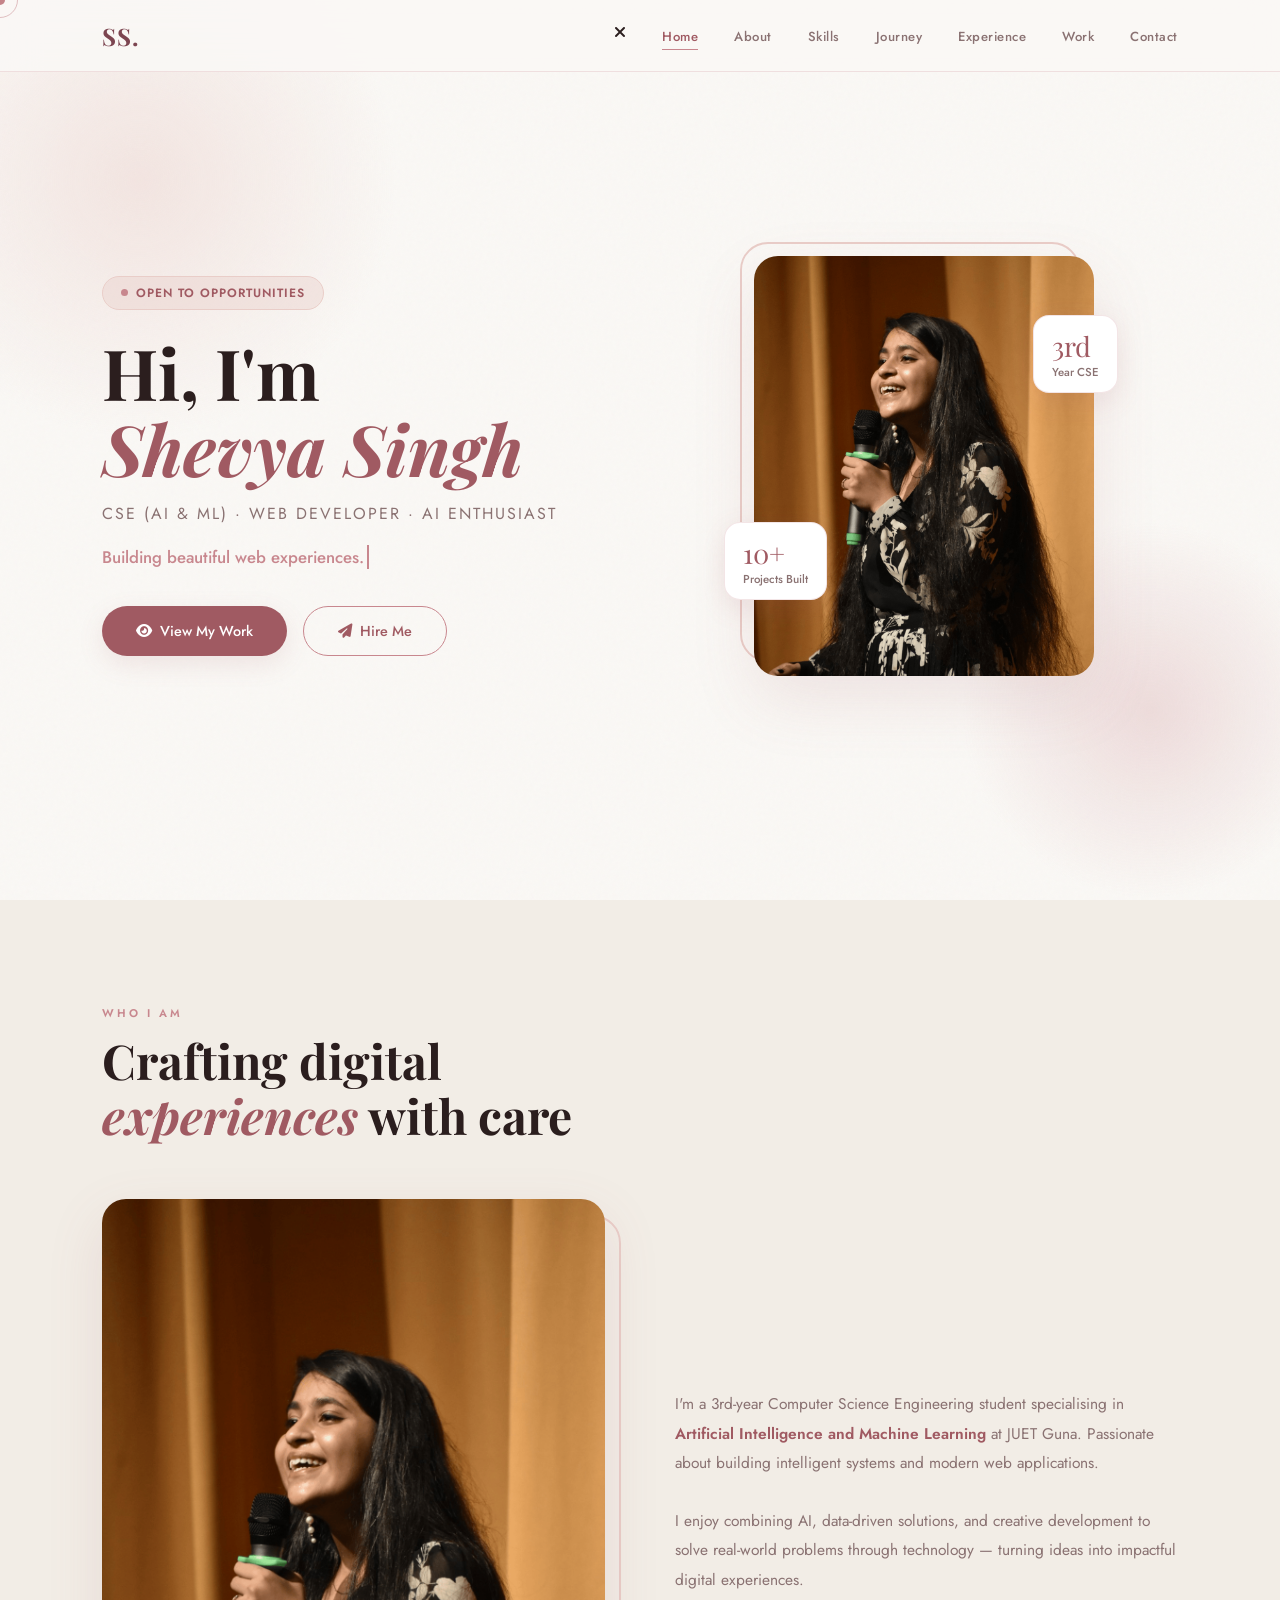
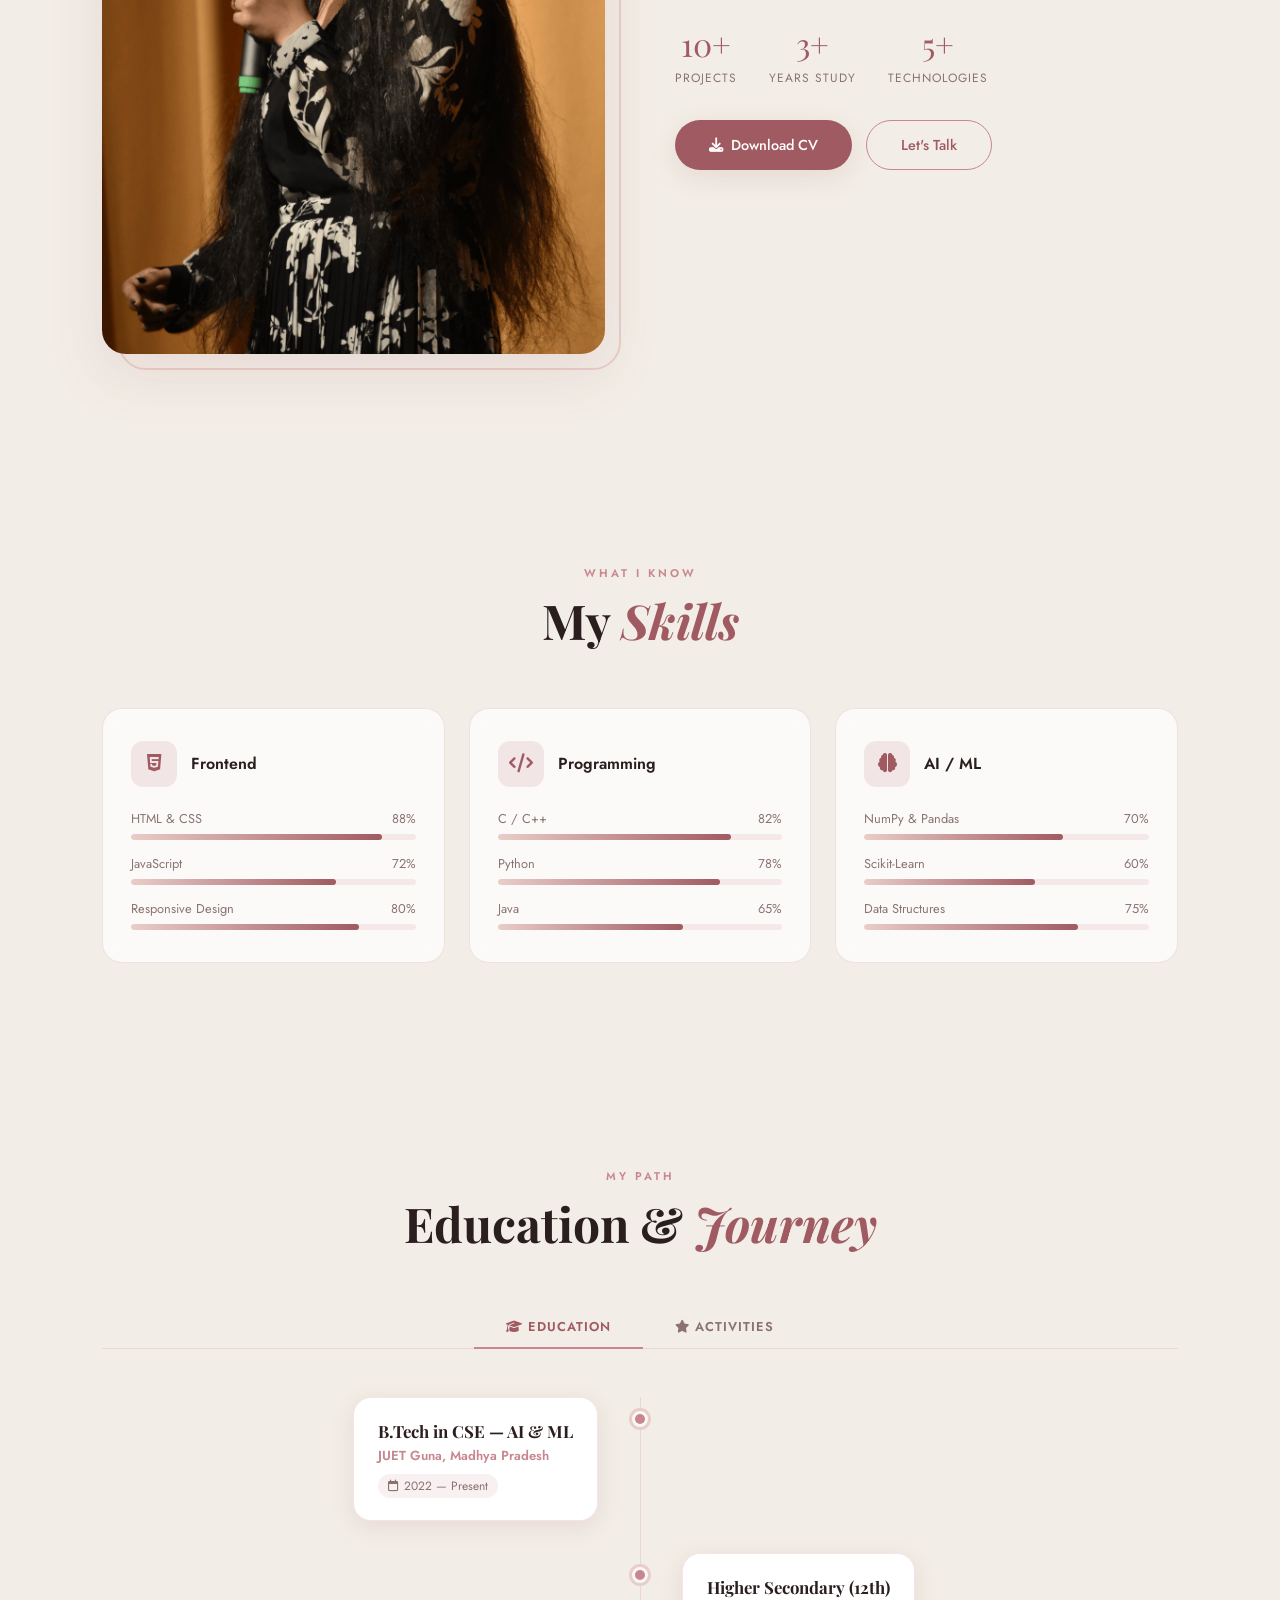
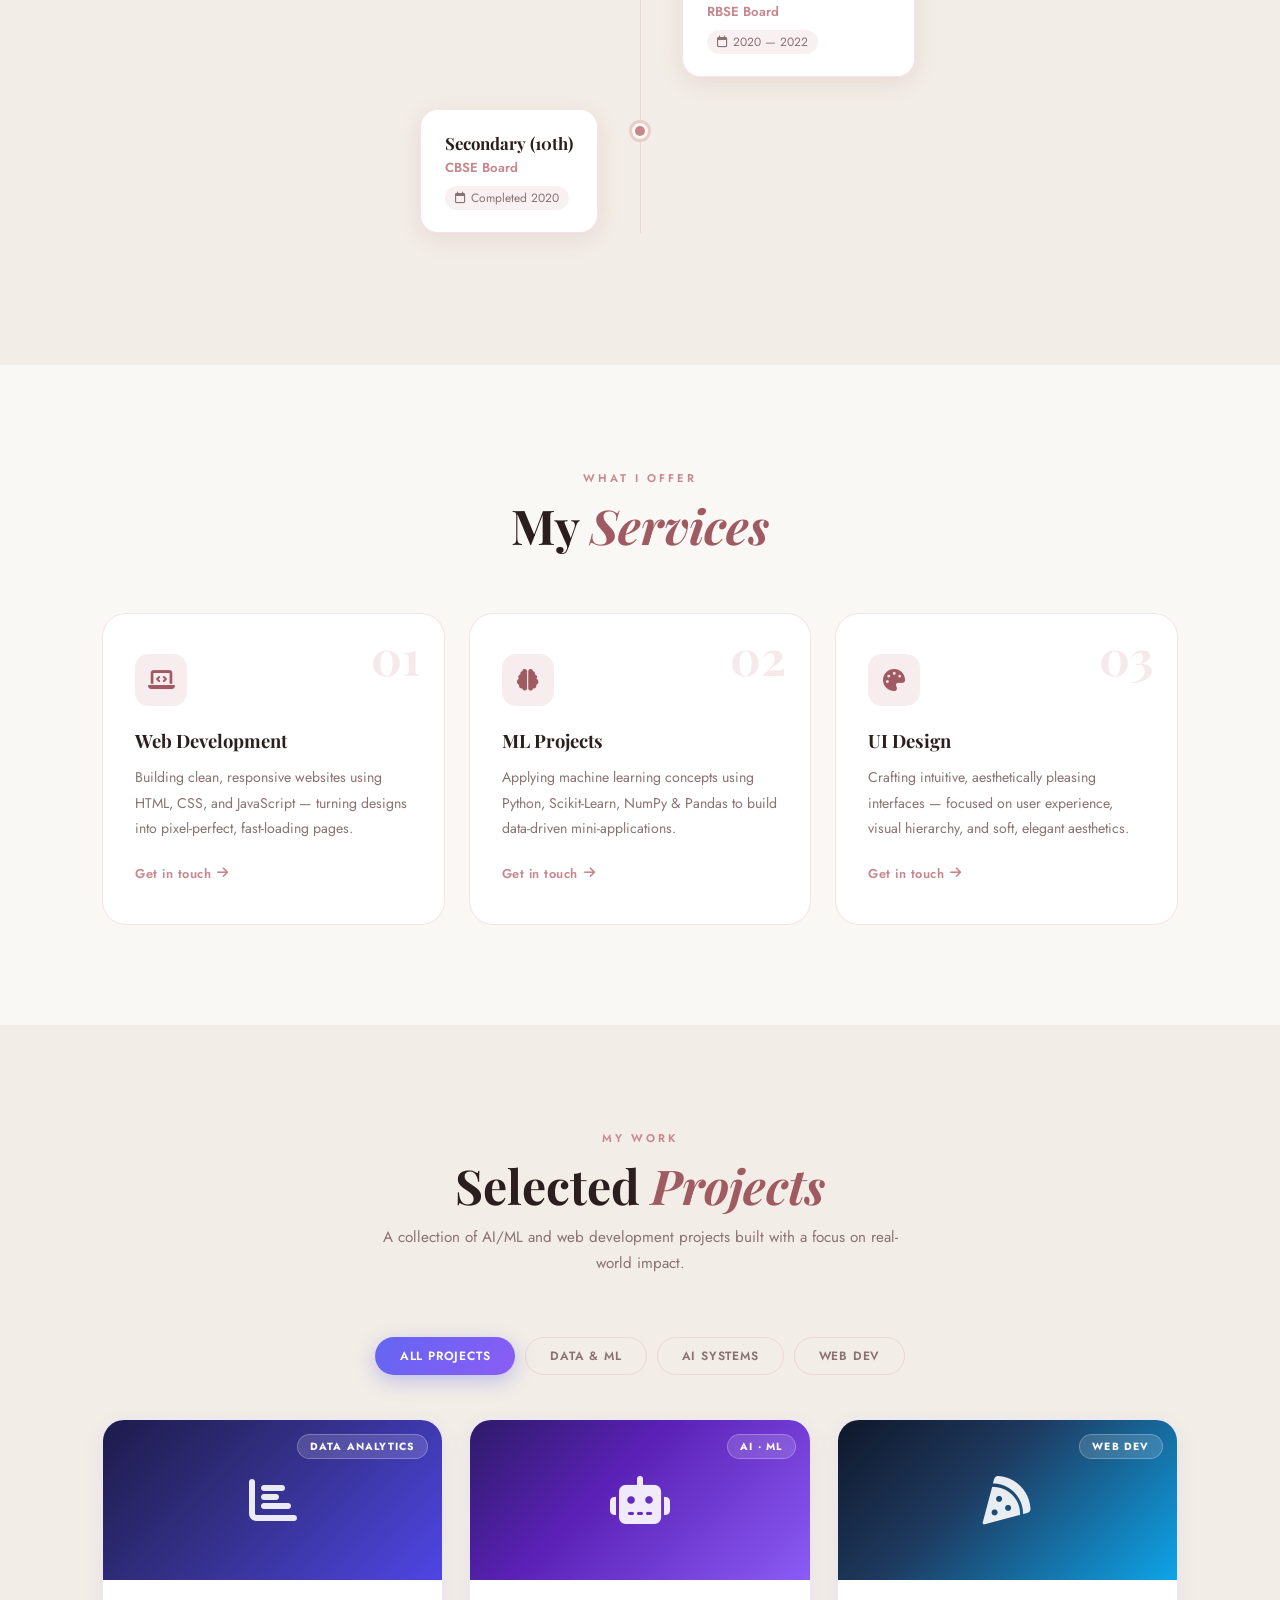
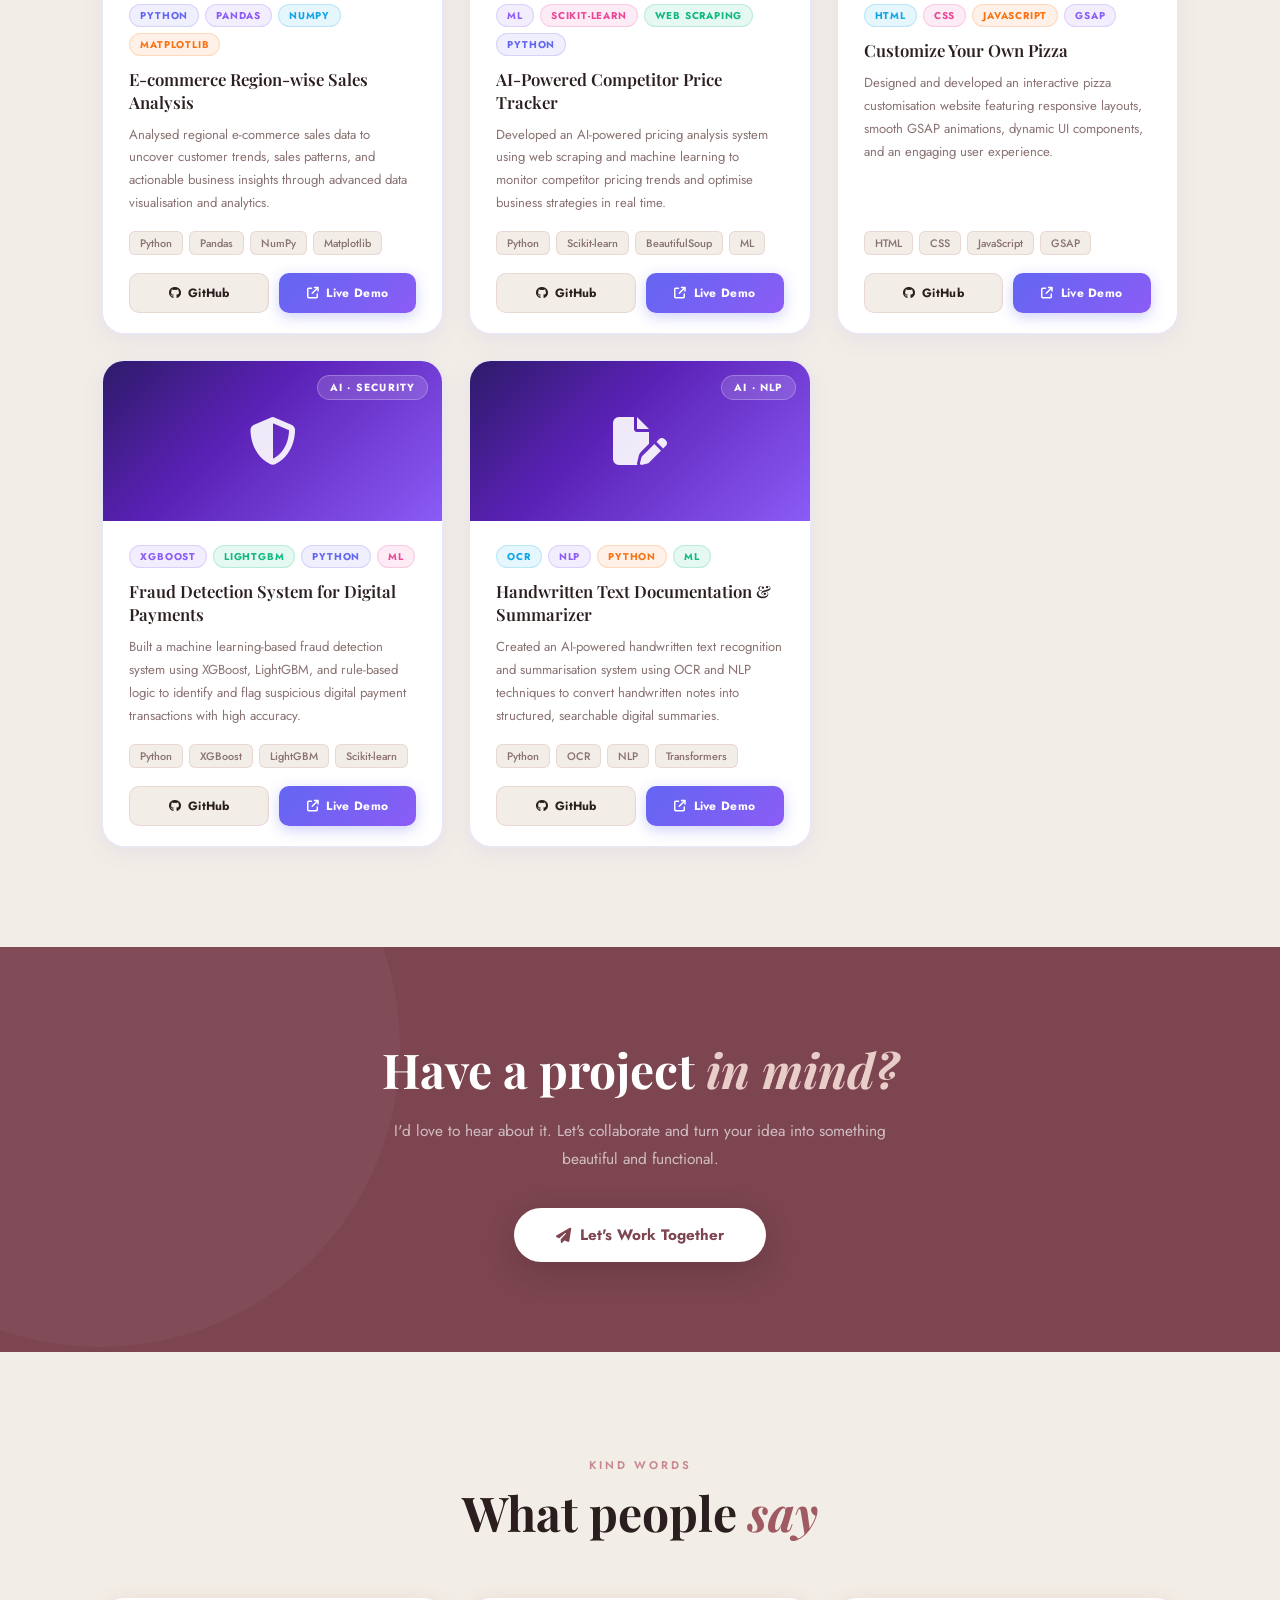
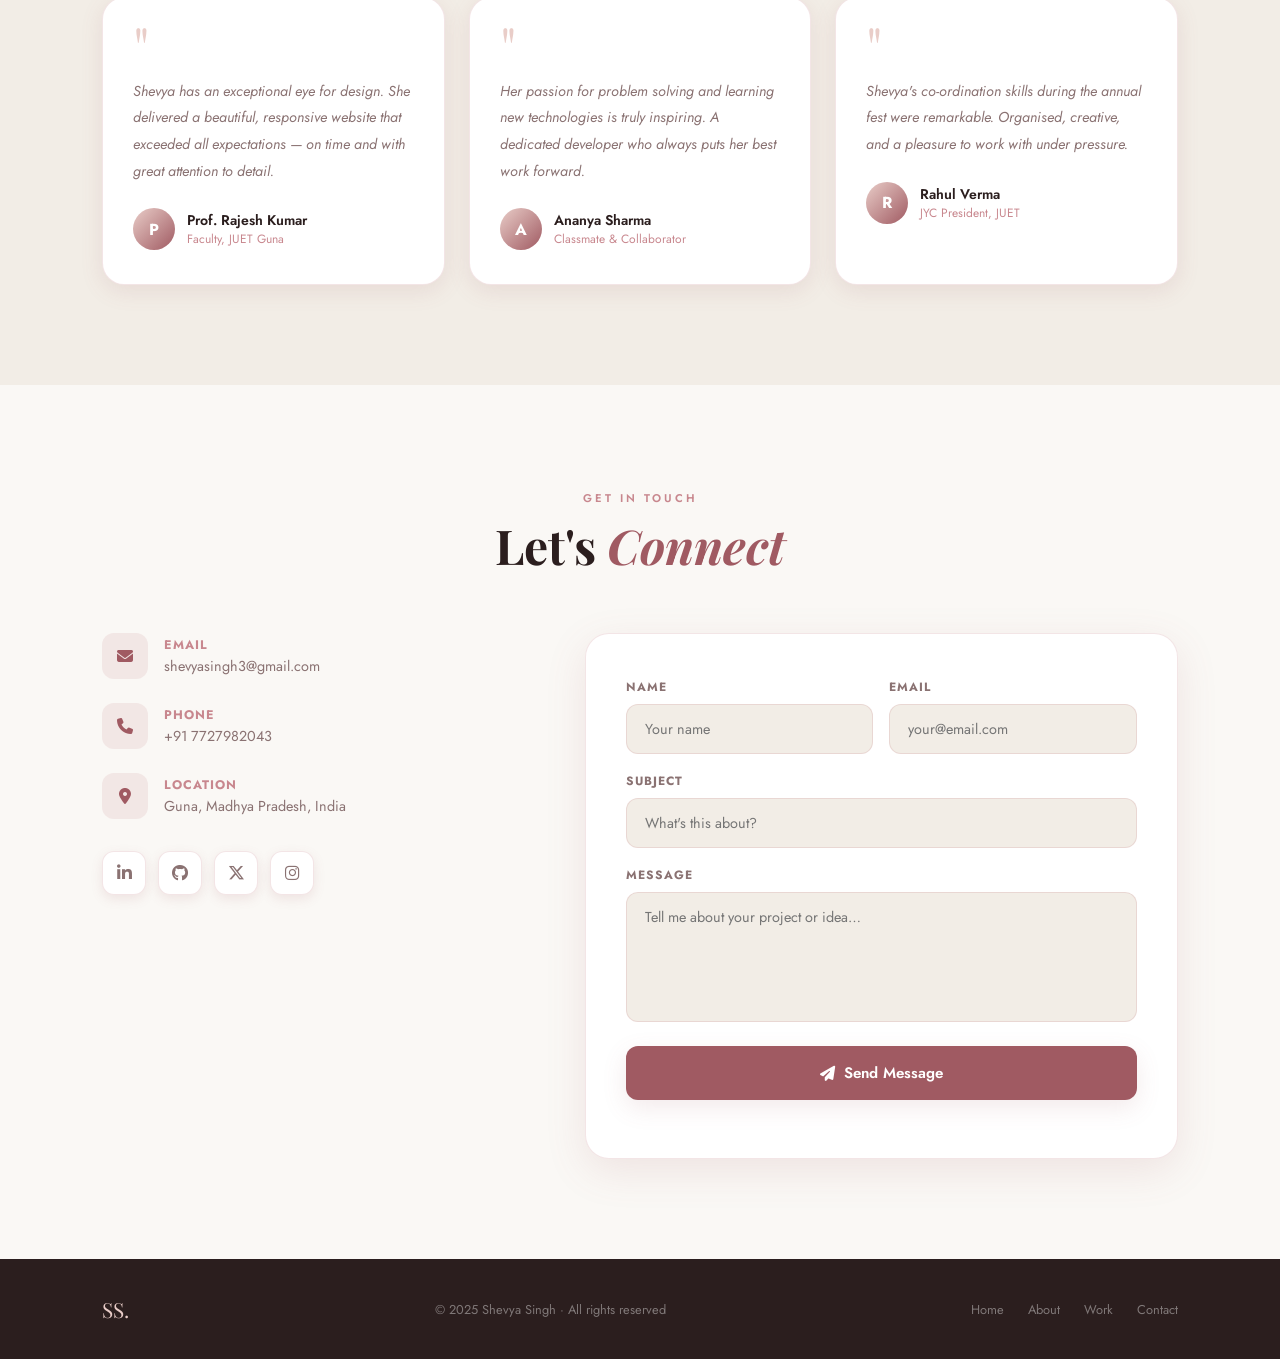
==== commit e617b83a: "Update index.html" ====
--- a/index.html
+++ b/index.html
@@ -508,6 +508,68 @@
       background:rgba(200,135,142,.12);
       padding:3px 10px; border-radius:99px;
     }
+
+
+    <!-- INTERNSHIPS -->
+<section class="internships section" id="internships">
+  <div class="internships__header">
+    <span class="section-tag reveal">Real-world experience</span>
+    <h2 class="section-title reveal d1">Internship <span>Experience</span></h2>
+    <p class="section-sub reveal d2" style="max-width:500px;margin:12px auto 0;text-align:center;">Practical exposure across web development, digital marketing, and machine learning.</p>
+  </div>
+  <div class="intern-grid">
+    <div class="intern-card reveal d1">
+      <div class="intern-card__top"><div class="intern-card__icon web"><i class="fa-solid fa-laptop-code"></i></div><span class="intern-card__badge">June 2025</span></div>
+      <h3>Web Development Intern</h3>
+      <div class="company"><i class="fa-solid fa-building"></i>Vault of Codes</div>
+      <p>Developed and deployed a fully functional pizza customisation website using HTML, CSS, and JavaScript — featuring smooth GSAP animations, responsive layouts, and an engaging interactive UI.</p>
+      <div class="intern-card__tags"><span class="intern-chip">HTML</span><span class="intern-chip">CSS</span><span class="intern-chip">JavaScript</span><span class="intern-chip">GSAP</span><span class="intern-chip">Responsive Design</span></div>
+    </div>
+    <div class="intern-card reveal d2">
+      <div class="intern-card__top"><div class="intern-card__icon mkt"><i class="fa-solid fa-bullhorn"></i></div><span class="intern-card__badge">2024</span></div>
+      <h3>Digital Marketing Intern</h3>
+      <div class="company"><i class="fa-solid fa-building"></i>InAmigos Foundation</div>
+      <p>Created engaging content and executed digital marketing campaigns to improve audience engagement, brand visibility, and social media presence for the organisation's initiatives.</p>
+      <div class="intern-card__tags"><span class="intern-chip">Content Creation</span><span class="intern-chip">Social Media</span><span class="intern-chip">Digital Campaigns</span><span class="intern-chip">Analytics</span></div>
+    </div>
+    <div class="intern-card reveal d3">
+      <div class="intern-card__top"><div class="intern-card__icon ml"><i class="fa-solid fa-robot"></i></div><span class="intern-card__badge">Virtual</span></div>
+      <h3>AI / ML Intern</h3>
+      <div class="company"><i class="fa-solid fa-building"></i>Virtual Internship Programme</div>
+      <p>Worked on real-world machine learning projects covering data preprocessing, feature engineering, model building, hyperparameter tuning, and performance evaluation.</p>
+      <div class="intern-card__tags"><span class="intern-chip">Python</span><span class="intern-chip">Scikit-learn</span><span class="intern-chip">Pandas</span><span class="intern-chip">ML Pipelines</span></div>
+    </div>
+  </div>
+</section>
+ 
+<!-- ACHIEVEMENTS -->
+<section class="achievements section" id="achievements">
+  <div class="achievements__header">
+    <span class="section-tag reveal">Recognition</span>
+    <h2 class="section-title reveal d1">Achievements &amp; <span>Certifications</span></h2>
+    <p class="section-sub reveal d2" style="max-width:500px;margin:12px auto 0;text-align:center;">Milestones that reflect commitment to continuous learning and competitive excellence.</p>
+  </div>
+  <div class="achievements__grid">
+    <div class="ach-card reveal d1">
+      <div class="ach-card__icon gold"><i class="fa-solid fa-trophy"></i></div>
+      <h3>Top 10 — National Hackathon</h3>
+      <div class="ach-org">Codesrijan Hackathon</div>
+      <span class="ach-date"><i class="fa-regular fa-calendar"></i>2024</span>
+    </div>
+    <div class="ach-card reveal d2">
+      <div class="ach-card__icon indigo"><i class="fa-solid fa-certificate"></i></div>
+      <h3>Technology Job Simulation</h3>
+      <div class="ach-org">Deloitte via Forage</div>
+      <span class="ach-date"><i class="fa-regular fa-calendar"></i>June 2025</span>
+    </div>
+    <div class="ach-card reveal d3">
+      <div class="ach-card__icon cyan"><i class="fa-solid fa-shield-halved"></i></div>
+      <h3>Cybersecurity Analyst Simulation</h3>
+      <div class="ach-org">Job Simulation via Forage</div>
+      <span class="ach-date"><i class="fa-regular fa-calendar"></i>April 2025</span>
+    </div>
+  </div>
+</section>
 
     /* ═══════════════════════════════════════
        SERVICES
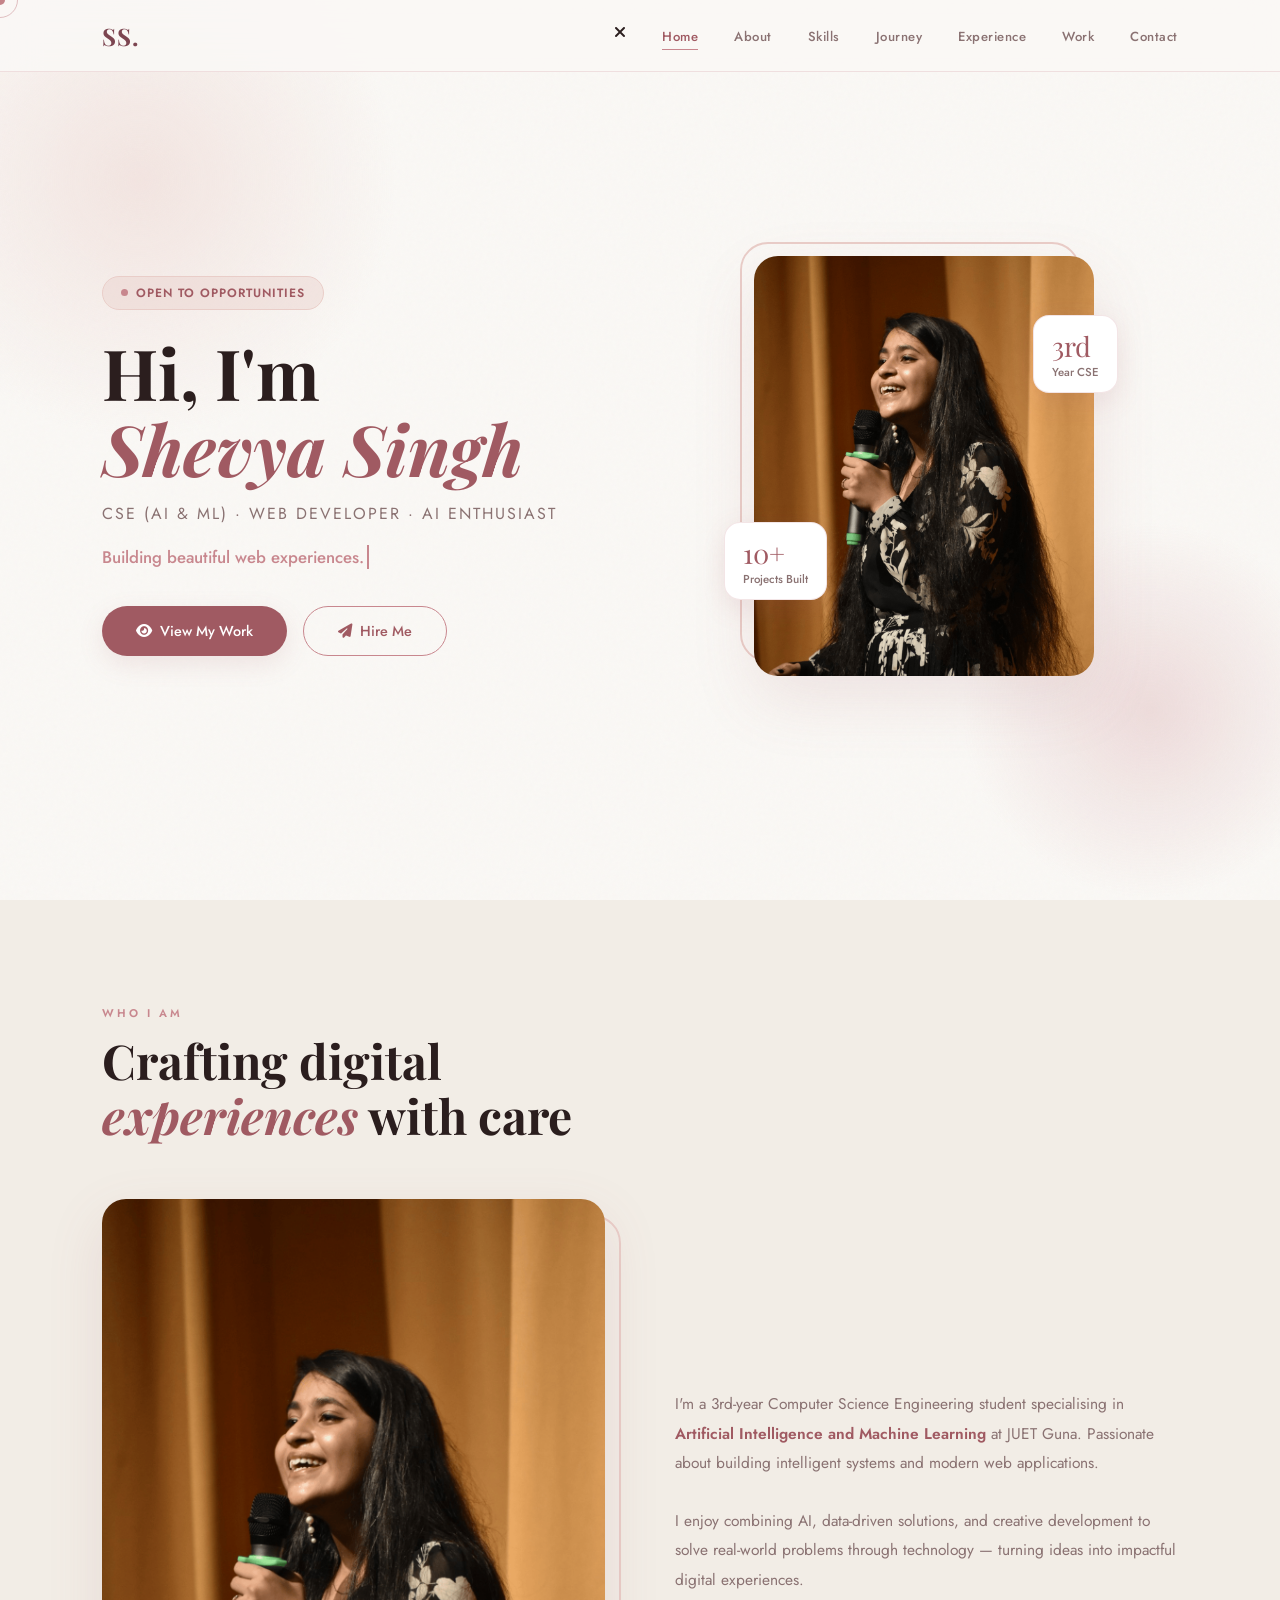
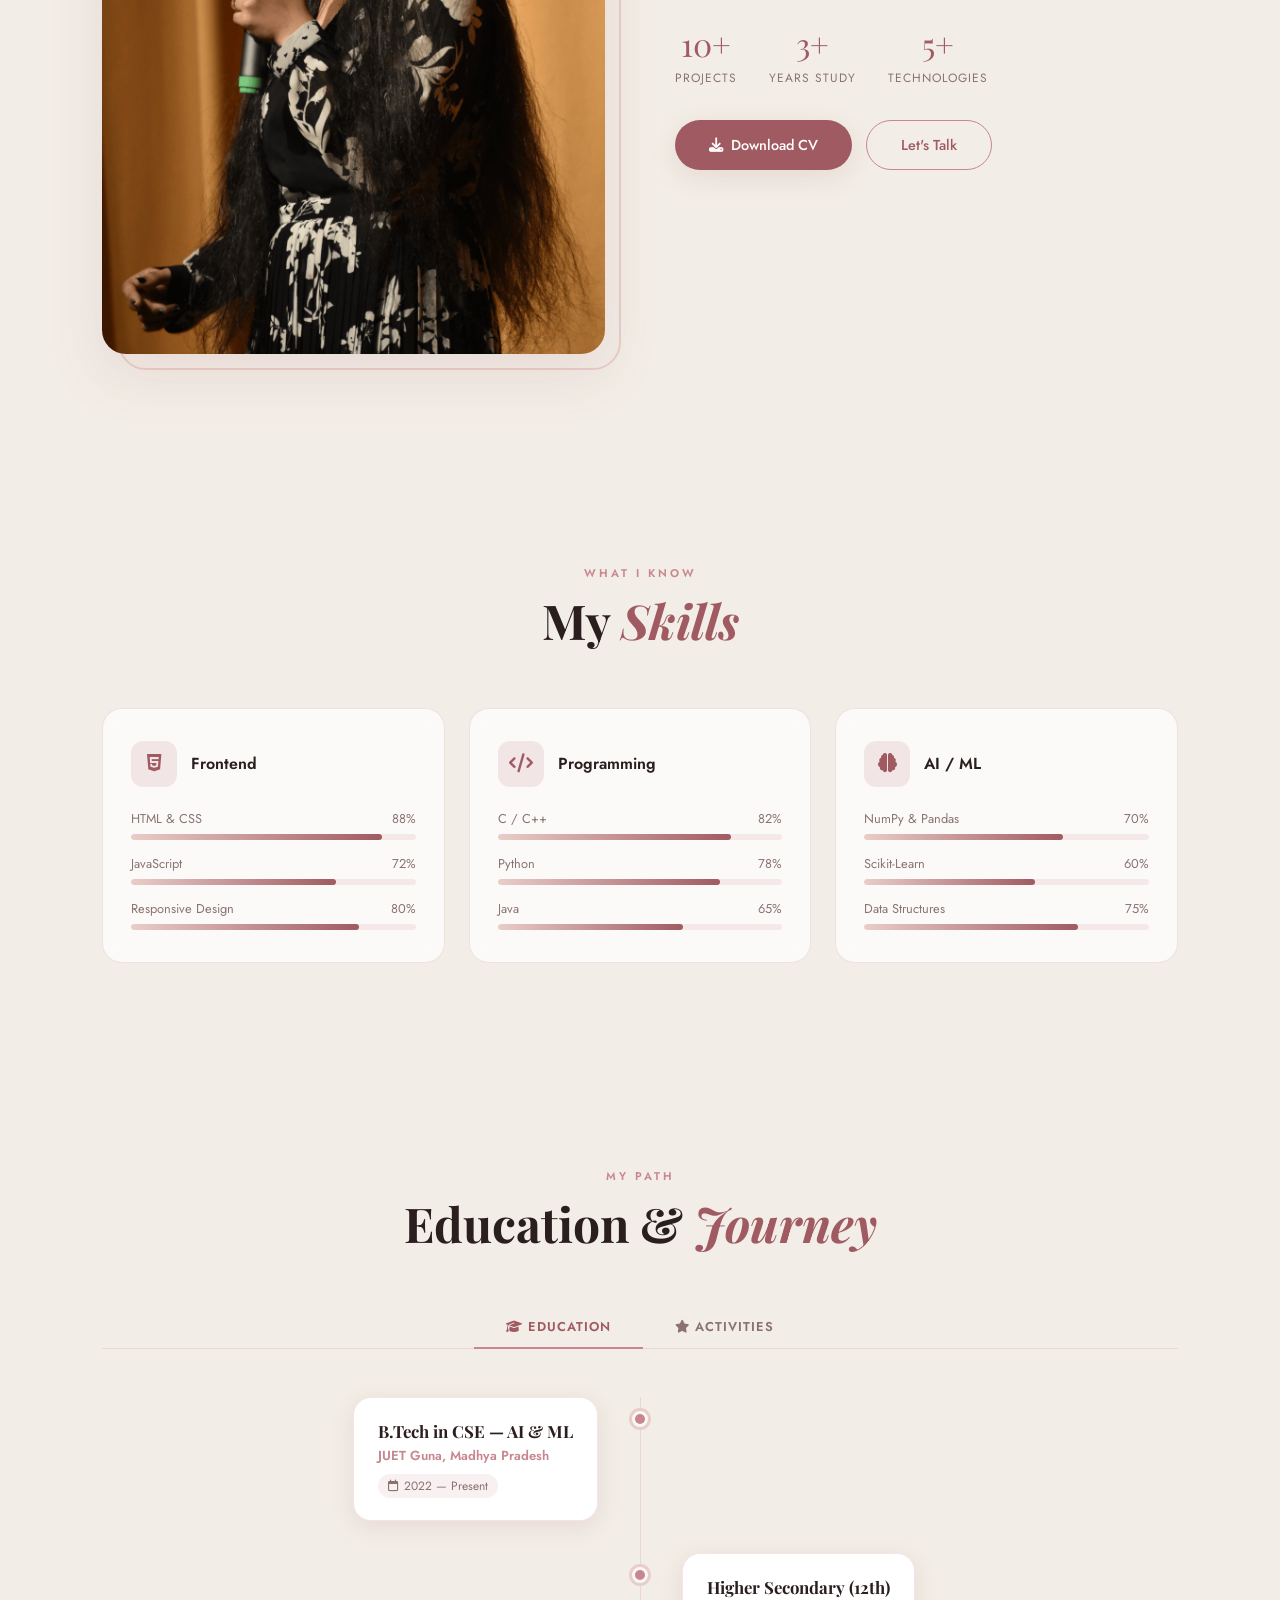
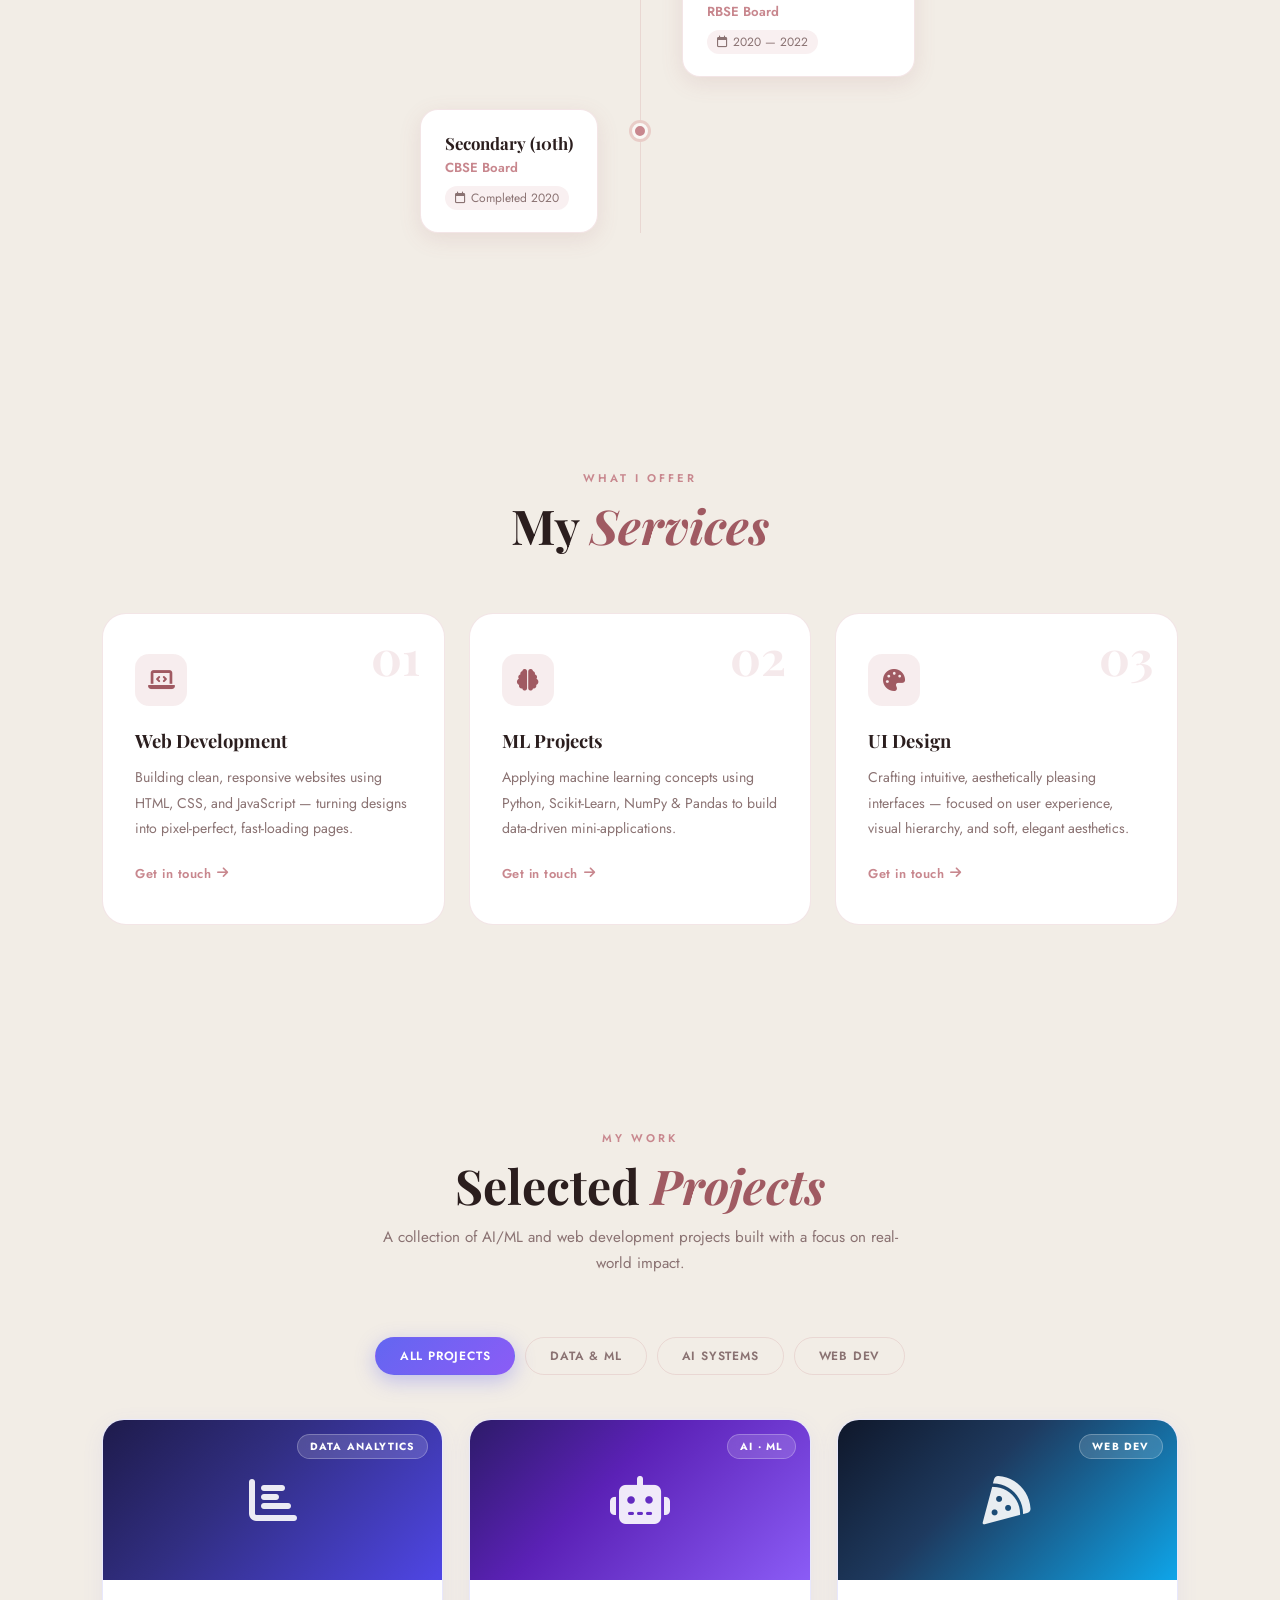
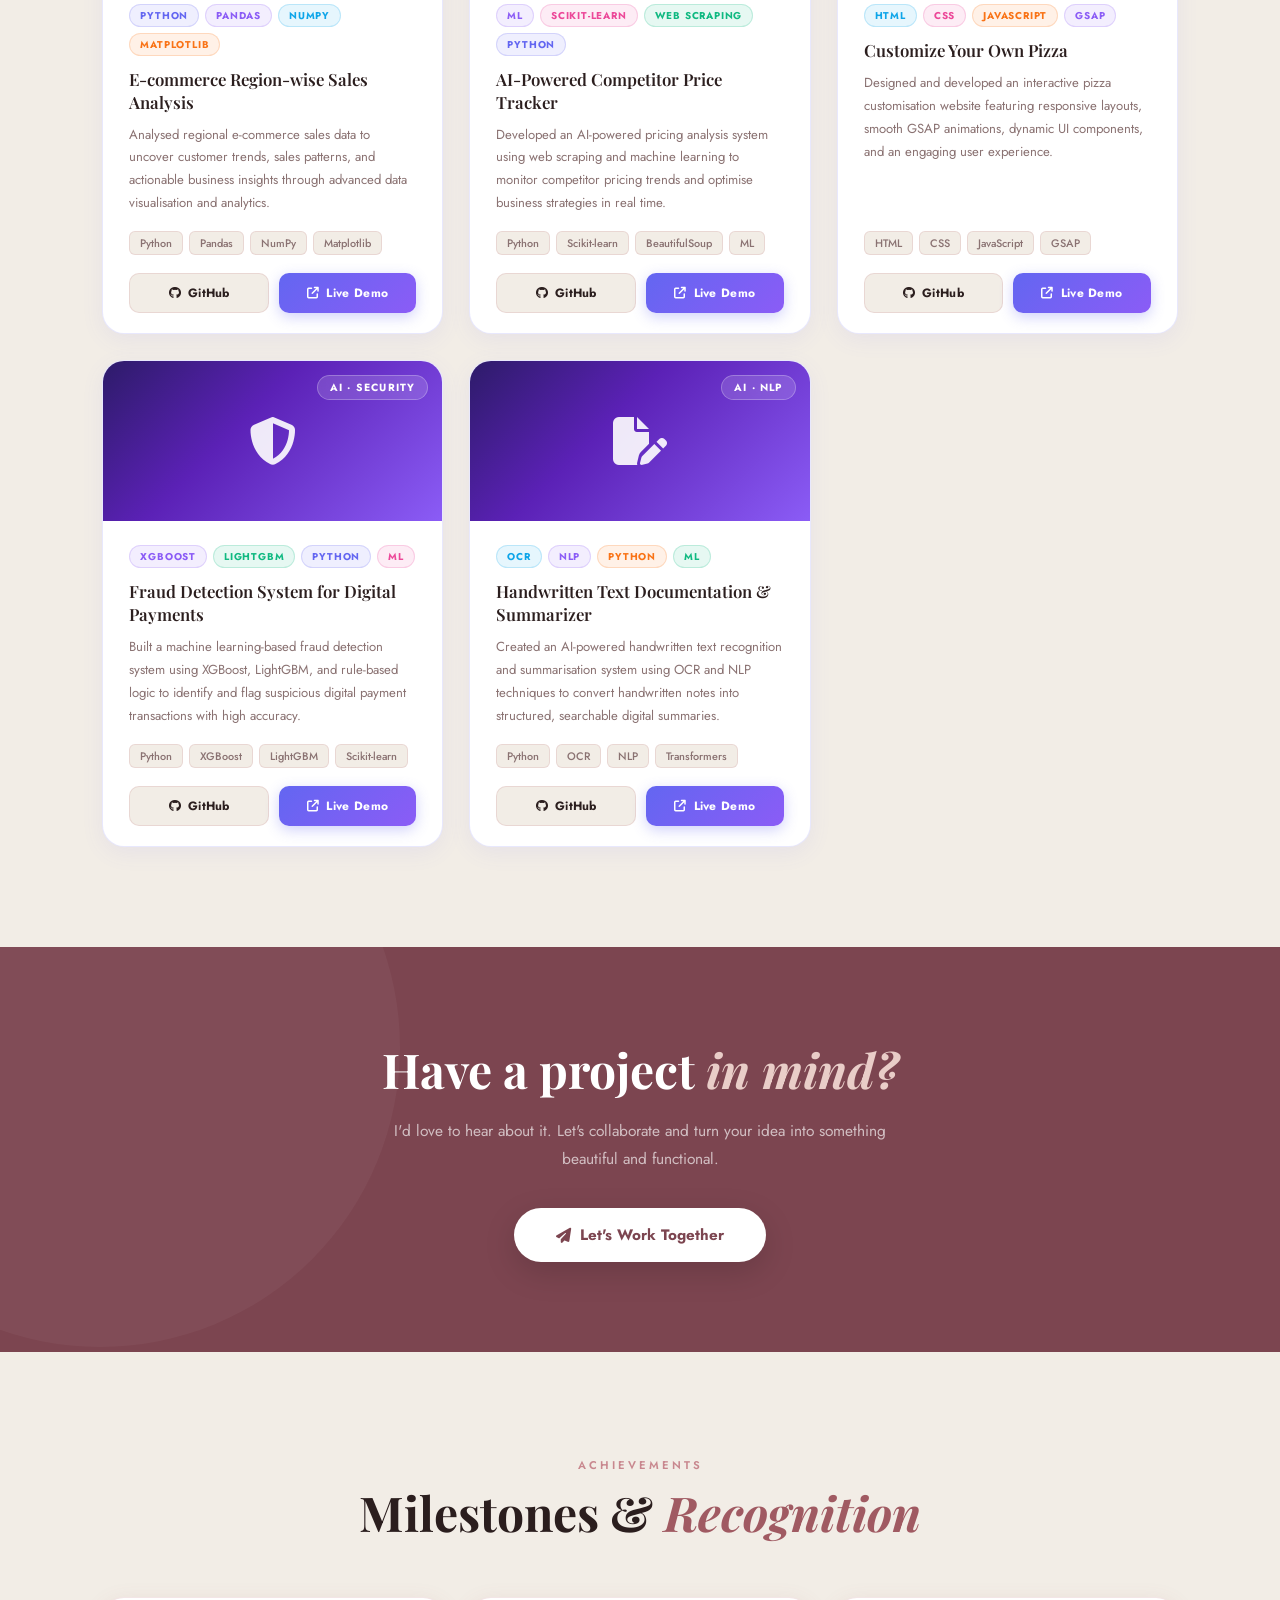
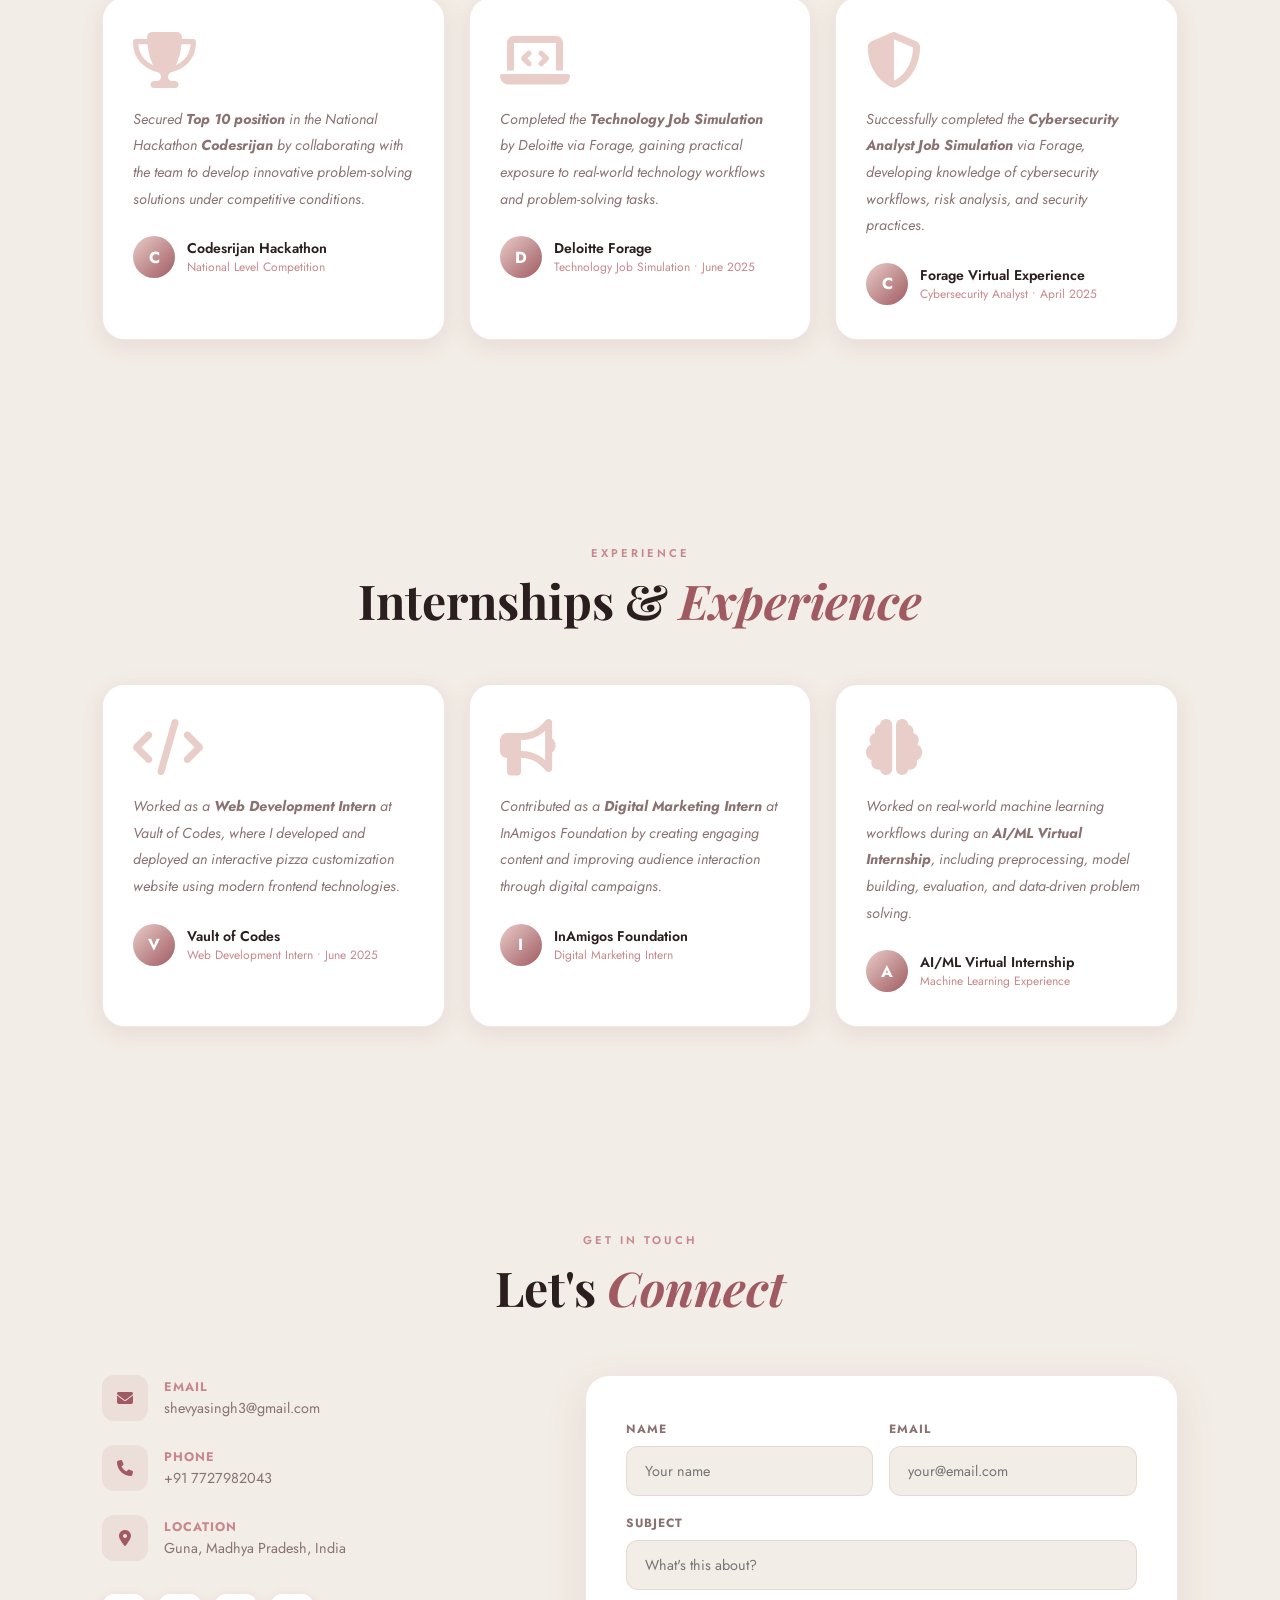
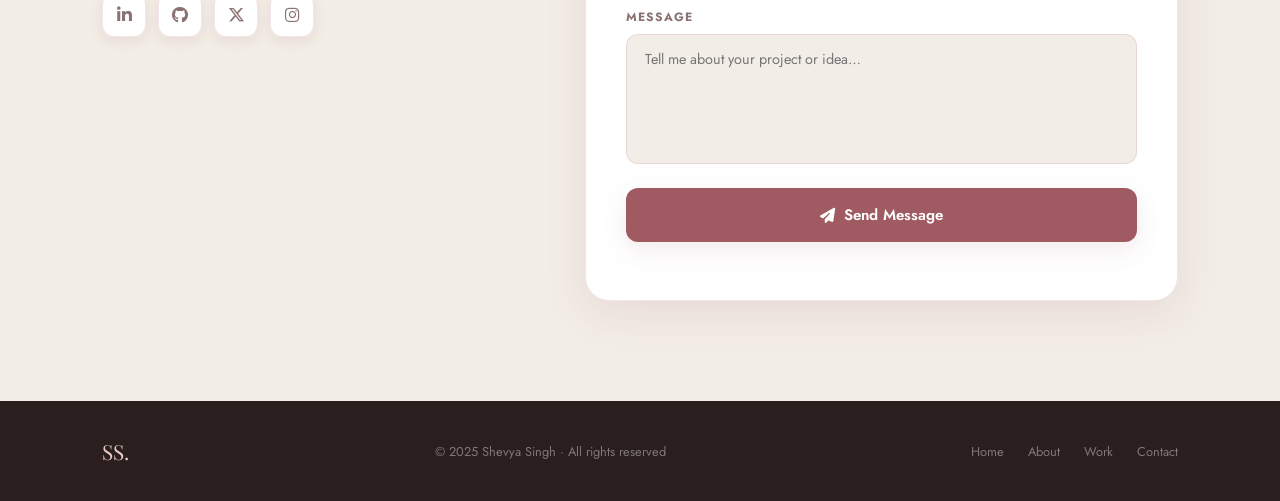
==== commit 4e22655d: "Update index.html" ====
--- a/index.html
+++ b/index.html
@@ -510,67 +510,7 @@
     }
 
 
-    <!-- INTERNSHIPS -->
-<section class="internships section" id="internships">
-  <div class="internships__header">
-    <span class="section-tag reveal">Real-world experience</span>
-    <h2 class="section-title reveal d1">Internship <span>Experience</span></h2>
-    <p class="section-sub reveal d2" style="max-width:500px;margin:12px auto 0;text-align:center;">Practical exposure across web development, digital marketing, and machine learning.</p>
-  </div>
-  <div class="intern-grid">
-    <div class="intern-card reveal d1">
-      <div class="intern-card__top"><div class="intern-card__icon web"><i class="fa-solid fa-laptop-code"></i></div><span class="intern-card__badge">June 2025</span></div>
-      <h3>Web Development Intern</h3>
-      <div class="company"><i class="fa-solid fa-building"></i>Vault of Codes</div>
-      <p>Developed and deployed a fully functional pizza customisation website using HTML, CSS, and JavaScript — featuring smooth GSAP animations, responsive layouts, and an engaging interactive UI.</p>
-      <div class="intern-card__tags"><span class="intern-chip">HTML</span><span class="intern-chip">CSS</span><span class="intern-chip">JavaScript</span><span class="intern-chip">GSAP</span><span class="intern-chip">Responsive Design</span></div>
-    </div>
-    <div class="intern-card reveal d2">
-      <div class="intern-card__top"><div class="intern-card__icon mkt"><i class="fa-solid fa-bullhorn"></i></div><span class="intern-card__badge">2024</span></div>
-      <h3>Digital Marketing Intern</h3>
-      <div class="company"><i class="fa-solid fa-building"></i>InAmigos Foundation</div>
-      <p>Created engaging content and executed digital marketing campaigns to improve audience engagement, brand visibility, and social media presence for the organisation's initiatives.</p>
-      <div class="intern-card__tags"><span class="intern-chip">Content Creation</span><span class="intern-chip">Social Media</span><span class="intern-chip">Digital Campaigns</span><span class="intern-chip">Analytics</span></div>
-    </div>
-    <div class="intern-card reveal d3">
-      <div class="intern-card__top"><div class="intern-card__icon ml"><i class="fa-solid fa-robot"></i></div><span class="intern-card__badge">Virtual</span></div>
-      <h3>AI / ML Intern</h3>
-      <div class="company"><i class="fa-solid fa-building"></i>Virtual Internship Programme</div>
-      <p>Worked on real-world machine learning projects covering data preprocessing, feature engineering, model building, hyperparameter tuning, and performance evaluation.</p>
-      <div class="intern-card__tags"><span class="intern-chip">Python</span><span class="intern-chip">Scikit-learn</span><span class="intern-chip">Pandas</span><span class="intern-chip">ML Pipelines</span></div>
-    </div>
-  </div>
-</section>
- 
-<!-- ACHIEVEMENTS -->
-<section class="achievements section" id="achievements">
-  <div class="achievements__header">
-    <span class="section-tag reveal">Recognition</span>
-    <h2 class="section-title reveal d1">Achievements &amp; <span>Certifications</span></h2>
-    <p class="section-sub reveal d2" style="max-width:500px;margin:12px auto 0;text-align:center;">Milestones that reflect commitment to continuous learning and competitive excellence.</p>
-  </div>
-  <div class="achievements__grid">
-    <div class="ach-card reveal d1">
-      <div class="ach-card__icon gold"><i class="fa-solid fa-trophy"></i></div>
-      <h3>Top 10 — National Hackathon</h3>
-      <div class="ach-org">Codesrijan Hackathon</div>
-      <span class="ach-date"><i class="fa-regular fa-calendar"></i>2024</span>
-    </div>
-    <div class="ach-card reveal d2">
-      <div class="ach-card__icon indigo"><i class="fa-solid fa-certificate"></i></div>
-      <h3>Technology Job Simulation</h3>
-      <div class="ach-org">Deloitte via Forage</div>
-      <span class="ach-date"><i class="fa-regular fa-calendar"></i>June 2025</span>
-    </div>
-    <div class="ach-card reveal d3">
-      <div class="ach-card__icon cyan"><i class="fa-solid fa-shield-halved"></i></div>
-      <h3>Cybersecurity Analyst Simulation</h3>
-      <div class="ach-org">Job Simulation via Forage</div>
-      <span class="ach-date"><i class="fa-regular fa-calendar"></i>April 2025</span>
-    </div>
-  </div>
-</section>
-
+   
     /* ═══════════════════════════════════════
        SERVICES
     ═══════════════════════════════════════ */
@@ -1286,47 +1226,170 @@
     </section>
 
     <!-- ── TESTIMONIAL ── -->
-    <section class="testimonial section">
-      <div class="testimonial__header">
-        <span class="section-tag reveal">Kind words</span>
-        <h2 class="section-title reveal d1">What people <em>say</em></h2>
-      </div>
-      <div class="testimonial__grid">
-        <div class="testi-card reveal d1">
-          <span class="testi-card__quote">"</span>
-          <p>Shevya has an exceptional eye for design. She delivered a beautiful, responsive website that exceeded all expectations — on time and with great attention to detail.</p>
-          <div class="testi-card__person">
-            <div class="testi-card__avatar">P</div>
-            <div>
-              <div class="testi-card__name">Prof. Rajesh Kumar</div>
-              <div class="testi-card__role">Faculty, JUET Guna</div>
-            </div>
-          </div>
-        </div>
-        <div class="testi-card reveal d2">
-          <span class="testi-card__quote">"</span>
-          <p>Her passion for problem solving and learning new technologies is truly inspiring. A dedicated developer who always puts her best work forward.</p>
-          <div class="testi-card__person">
-            <div class="testi-card__avatar">A</div>
-            <div>
-              <div class="testi-card__name">Ananya Sharma</div>
-              <div class="testi-card__role">Classmate &amp; Collaborator</div>
-            </div>
-          </div>
-        </div>
-        <div class="testi-card reveal d3">
-          <span class="testi-card__quote">"</span>
-          <p>Shevya's co-ordination skills during the annual fest were remarkable. Organised, creative, and a pleasure to work with under pressure.</p>
-          <div class="testi-card__person">
-            <div class="testi-card__avatar">R</div>
-            <div>
-              <div class="testi-card__name">Rahul Verma</div>
-              <div class="testi-card__role">JYC President, JUET</div>
-            </div>
-          </div>
-        </div>
-      </div>
-    </section>
+    <!-- ───────── ACHIEVEMENTS SECTION ───────── -->
+<section class="testimonial section" id="achievements">
+
+  <div class="testimonial__header">
+    <span class="section-tag reveal">Achievements</span>
+    <h2 class="section-title reveal d1">
+      Milestones & <em>Recognition</em>
+    </h2>
+  </div>
+
+  <div class="testimonial__grid">
+
+    <!-- Achievement 1 -->
+    <div class="testi-card reveal d1">
+      <span class="testi-card__quote">
+        <i class="fa-solid fa-trophy"></i>
+      </span>
+
+      <p>
+        Secured <strong>Top 10 position</strong> in the National Hackathon 
+        <strong>Codesrijan</strong> by collaborating with the team to develop 
+        innovative problem-solving solutions under competitive conditions.
+      </p>
+
+      <div class="testi-card__person">
+        <div class="testi-card__avatar">C</div>
+
+        <div>
+          <div class="testi-card__name">Codesrijan Hackathon</div>
+          <div class="testi-card__role">National Level Competition</div>
+        </div>
+      </div>
+    </div>
+
+    <!-- Achievement 2 -->
+    <div class="testi-card reveal d2">
+      <span class="testi-card__quote">
+        <i class="fa-solid fa-laptop-code"></i>
+      </span>
+
+      <p>
+        Completed the <strong>Technology Job Simulation</strong> by 
+        Deloitte via Forage, gaining practical exposure to real-world 
+        technology workflows and problem-solving tasks.
+      </p>
+
+      <div class="testi-card__person">
+        <div class="testi-card__avatar">D</div>
+
+        <div>
+          <div class="testi-card__name">Deloitte Forage</div>
+          <div class="testi-card__role">Technology Job Simulation • June 2025</div>
+        </div>
+      </div>
+    </div>
+
+    <!-- Achievement 3 -->
+    <div class="testi-card reveal d3">
+      <span class="testi-card__quote">
+        <i class="fa-solid fa-shield-halved"></i>
+      </span>
+
+      <p>
+        Successfully completed the <strong>Cybersecurity Analyst Job Simulation</strong> 
+        via Forage, developing knowledge of cybersecurity workflows, 
+        risk analysis, and security practices.
+      </p>
+
+      <div class="testi-card__person">
+        <div class="testi-card__avatar">C</div>
+
+        <div>
+          <div class="testi-card__name">Forage Virtual Experience</div>
+          <div class="testi-card__role">Cybersecurity Analyst • April 2025</div>
+        </div>
+      </div>
+    </div>
+
+  </div>
+</section>
+
+
+<!-- ───────── INTERNSHIP SECTION ───────── -->
+<section class="testimonial section" id="internships">
+
+  <div class="testimonial__header">
+    <span class="section-tag reveal">Experience</span>
+
+    <h2 class="section-title reveal d1">
+      Internships & <em>Experience</em>
+    </h2>
+  </div>
+
+  <div class="testimonial__grid">
+
+    <!-- Internship 1 -->
+    <div class="testi-card reveal d1">
+      <span class="testi-card__quote">
+        <i class="fa-solid fa-code"></i>
+      </span>
+
+      <p>
+        Worked as a <strong>Web Development Intern</strong> at 
+        Vault of Codes, where I developed and deployed an 
+        interactive pizza customization website using modern 
+        frontend technologies.
+      </p>
+
+      <div class="testi-card__person">
+        <div class="testi-card__avatar">V</div>
+
+        <div>
+          <div class="testi-card__name">Vault of Codes</div>
+          <div class="testi-card__role">Web Development Intern • June 2025</div>
+        </div>
+      </div>
+    </div>
+
+    <!-- Internship 2 -->
+    <div class="testi-card reveal d2">
+      <span class="testi-card__quote">
+        <i class="fa-solid fa-bullhorn"></i>
+      </span>
+
+      <p>
+        Contributed as a <strong>Digital Marketing Intern</strong> at 
+        InAmigos Foundation by creating engaging content and improving 
+        audience interaction through digital campaigns.
+      </p>
+
+      <div class="testi-card__person">
+        <div class="testi-card__avatar">I</div>
+
+        <div>
+          <div class="testi-card__name">InAmigos Foundation</div>
+          <div class="testi-card__role">Digital Marketing Intern</div>
+        </div>
+      </div>
+    </div>
+
+    <!-- Internship 3 -->
+    <div class="testi-card reveal d3">
+      <span class="testi-card__quote">
+        <i class="fa-solid fa-brain"></i>
+      </span>
+
+      <p>
+        Worked on real-world machine learning workflows during an 
+        <strong>AI/ML Virtual Internship</strong>, including preprocessing, 
+        model building, evaluation, and data-driven problem solving.
+      </p>
+
+      <div class="testi-card__person">
+        <div class="testi-card__avatar">A</div>
+
+        <div>
+          <div class="testi-card__name">AI/ML Virtual Internship</div>
+          <div class="testi-card__role">Machine Learning Experience</div>
+        </div>
+      </div>
+    </div>
+
+  </div>
+</section>
 
     <!-- ── CONTACT ── -->
     <section class="contact section" id="contact">
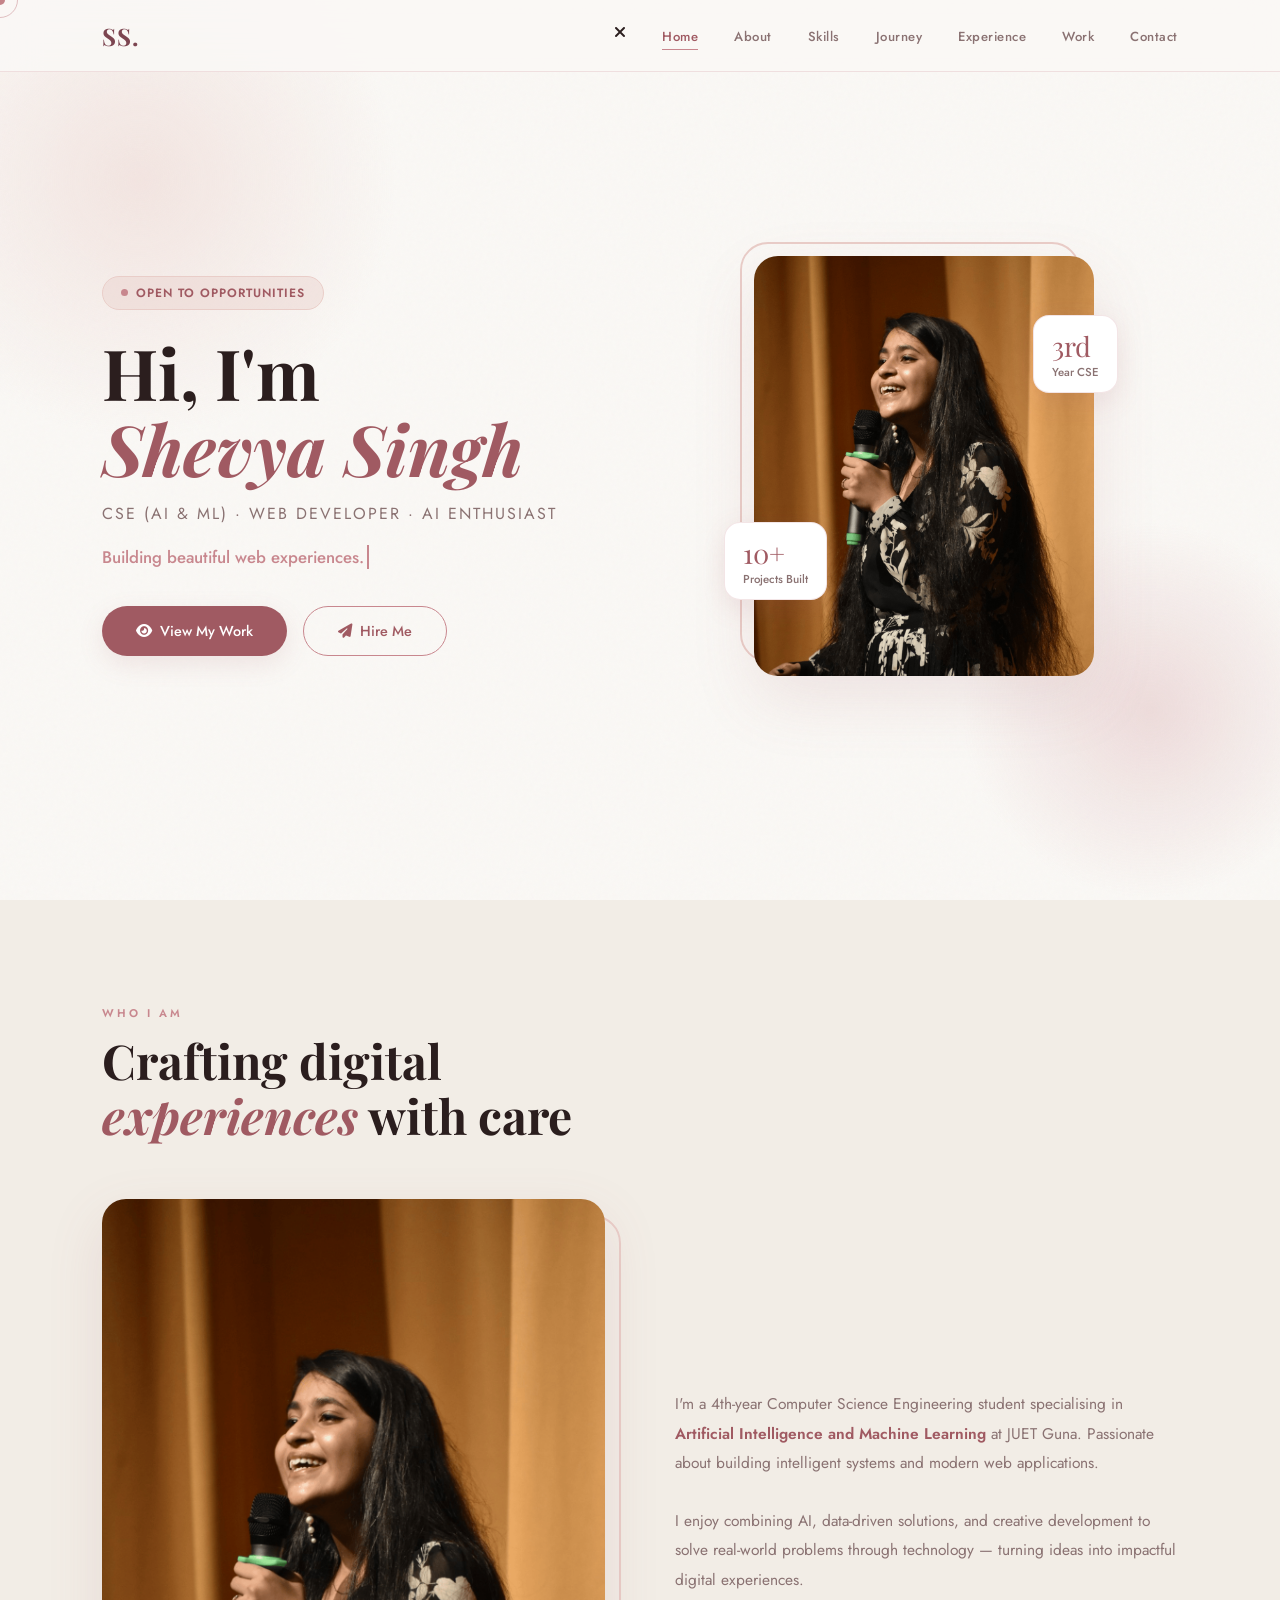
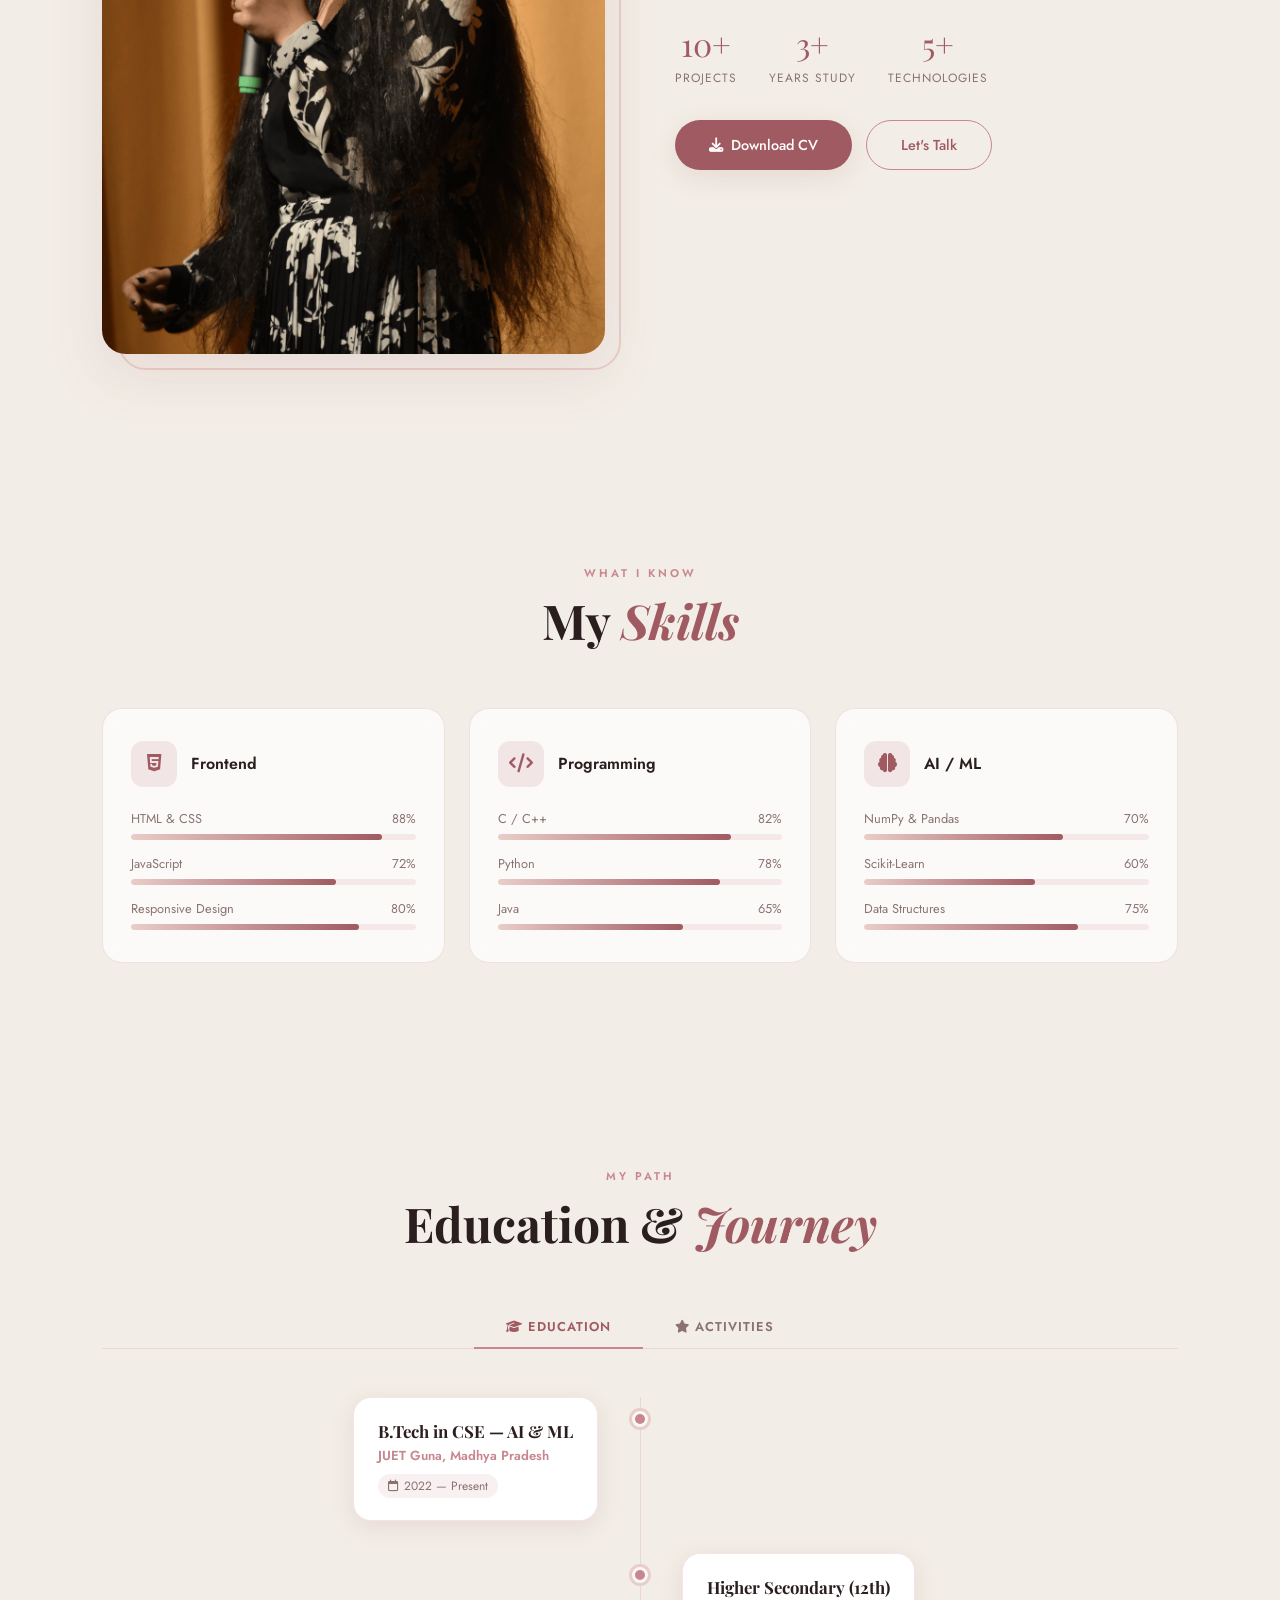
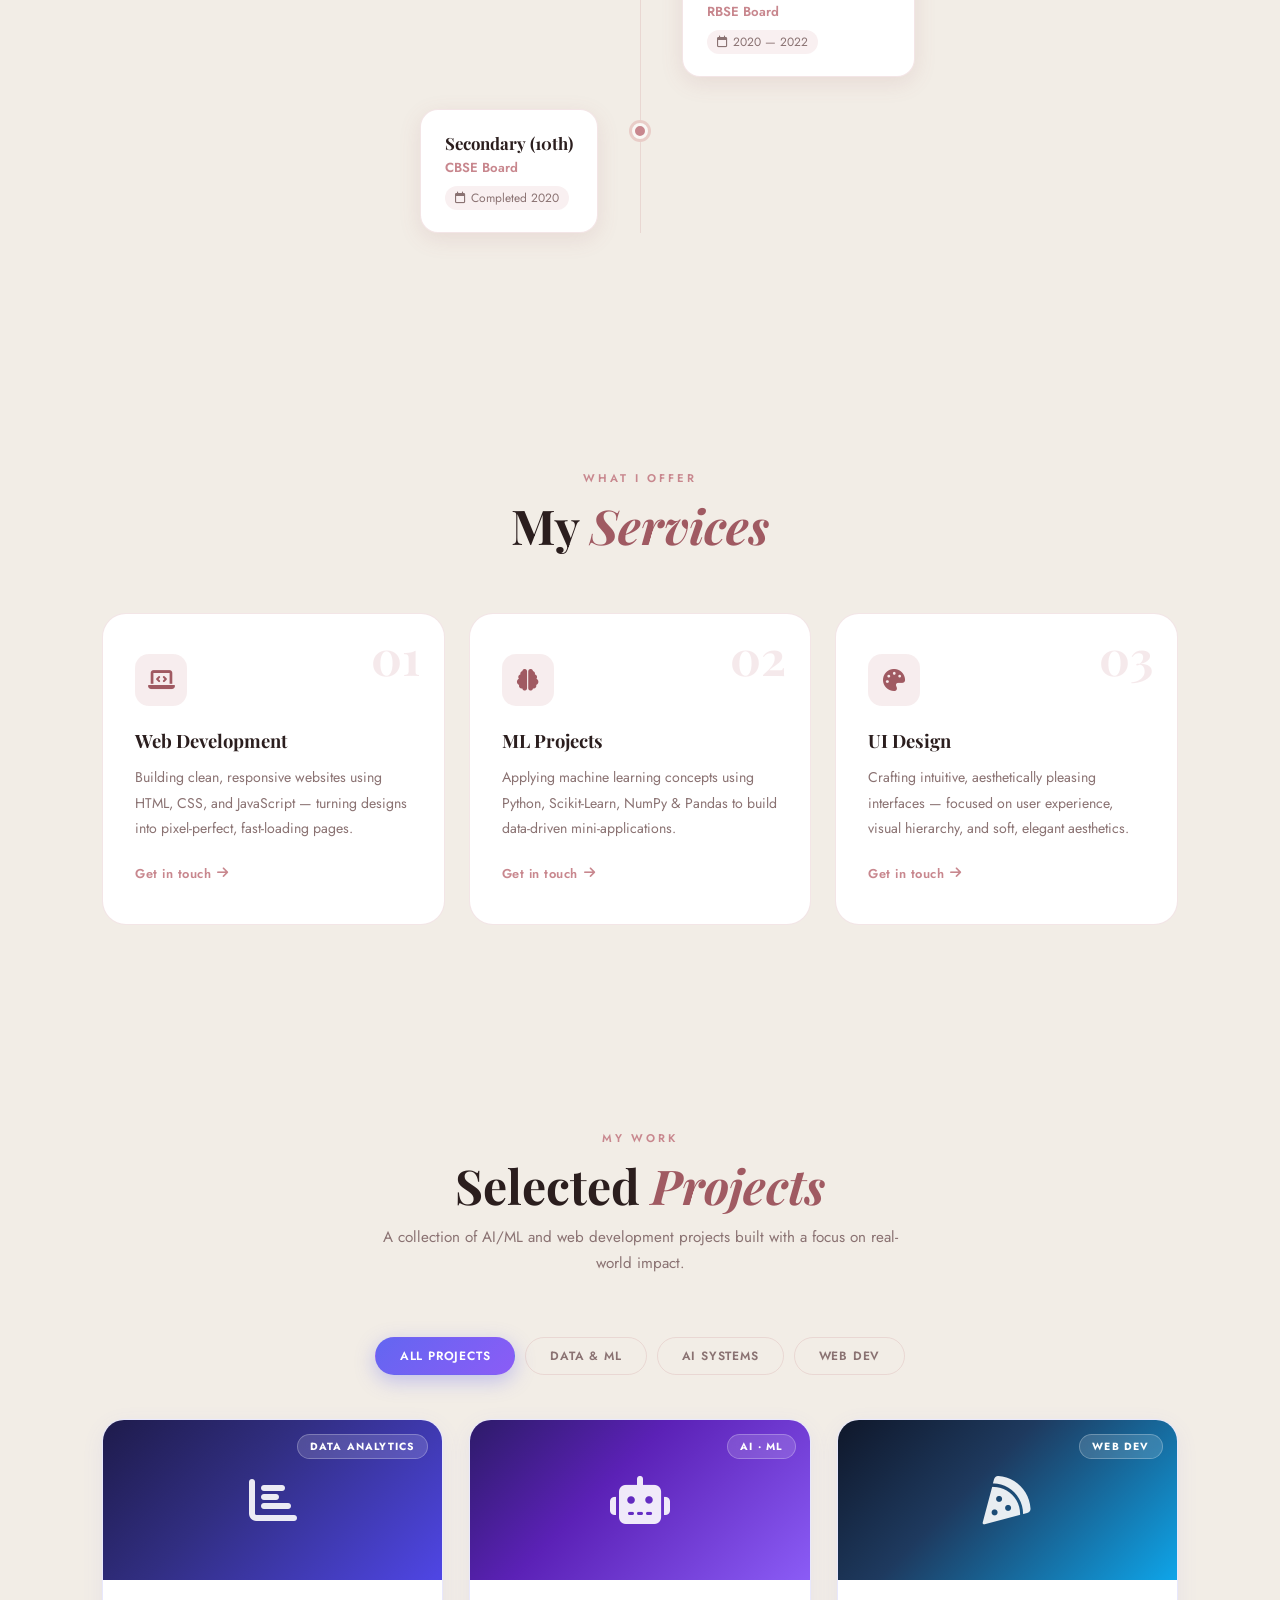
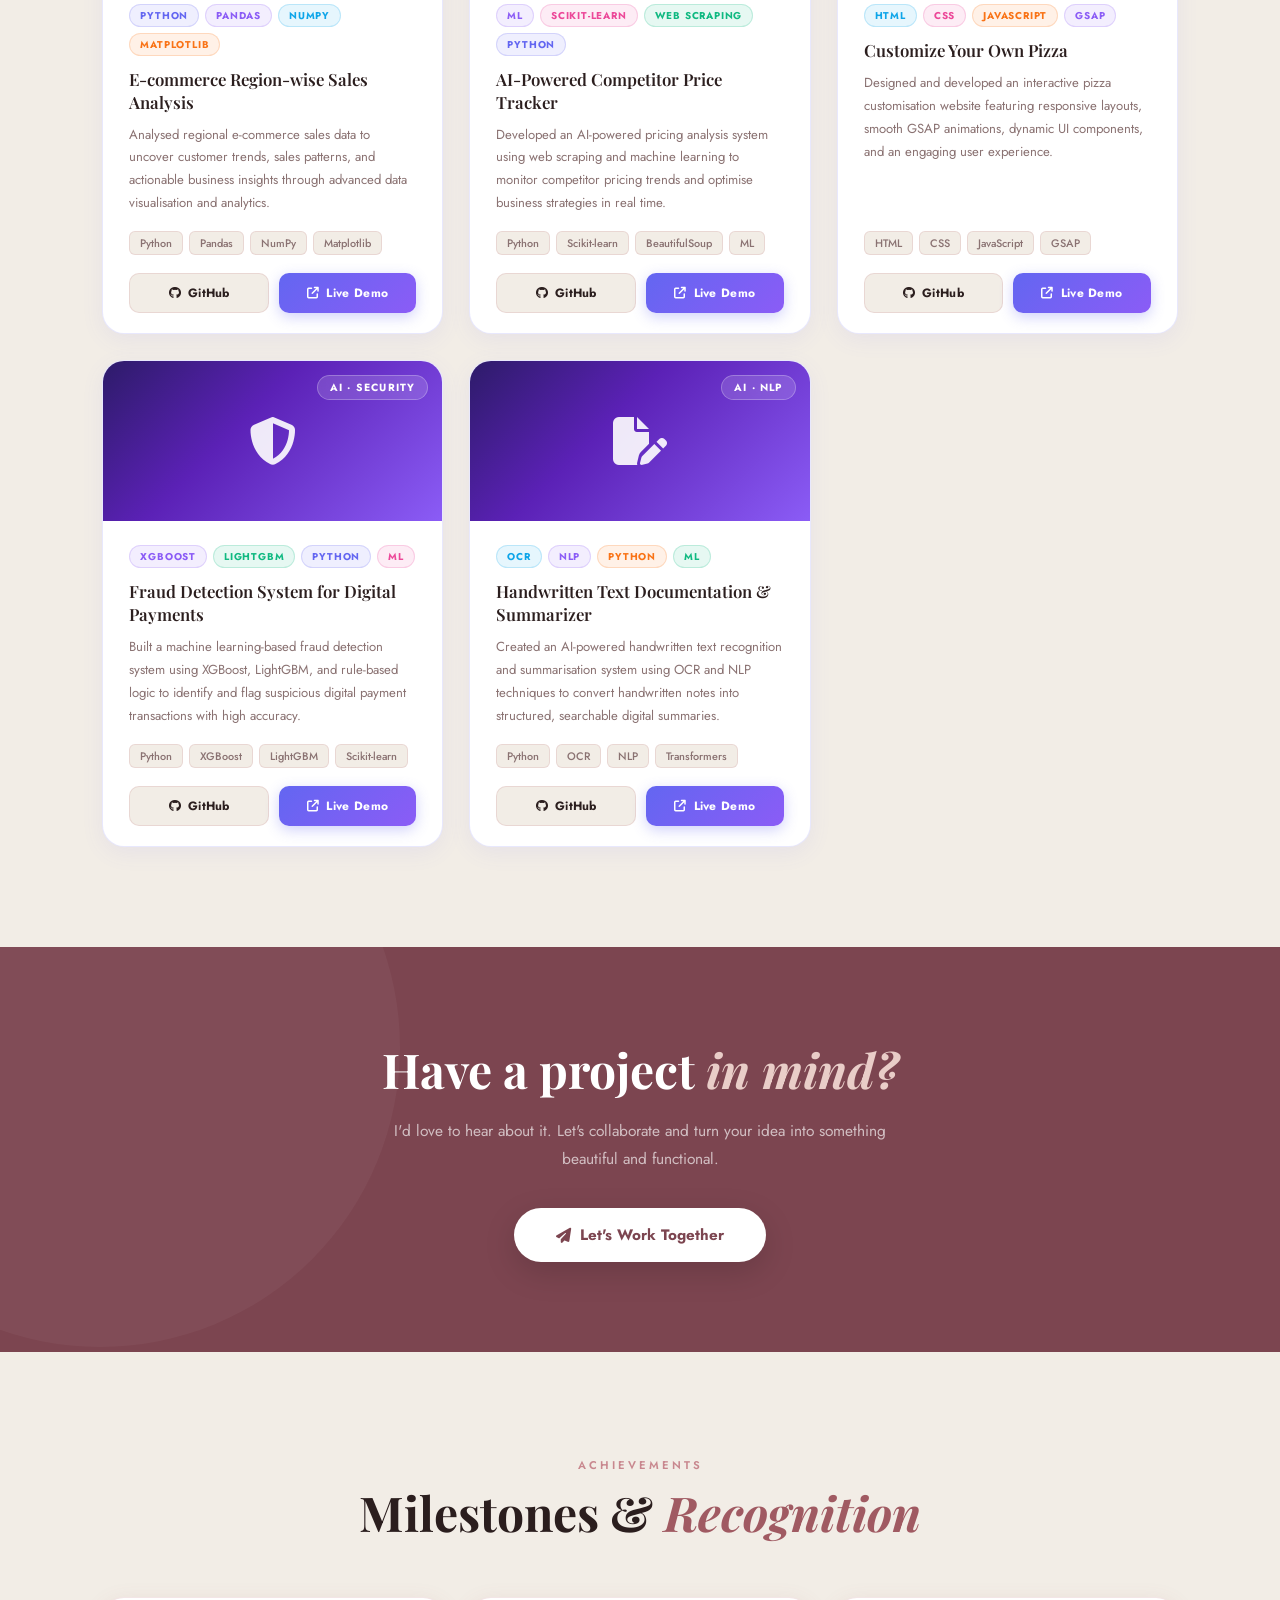
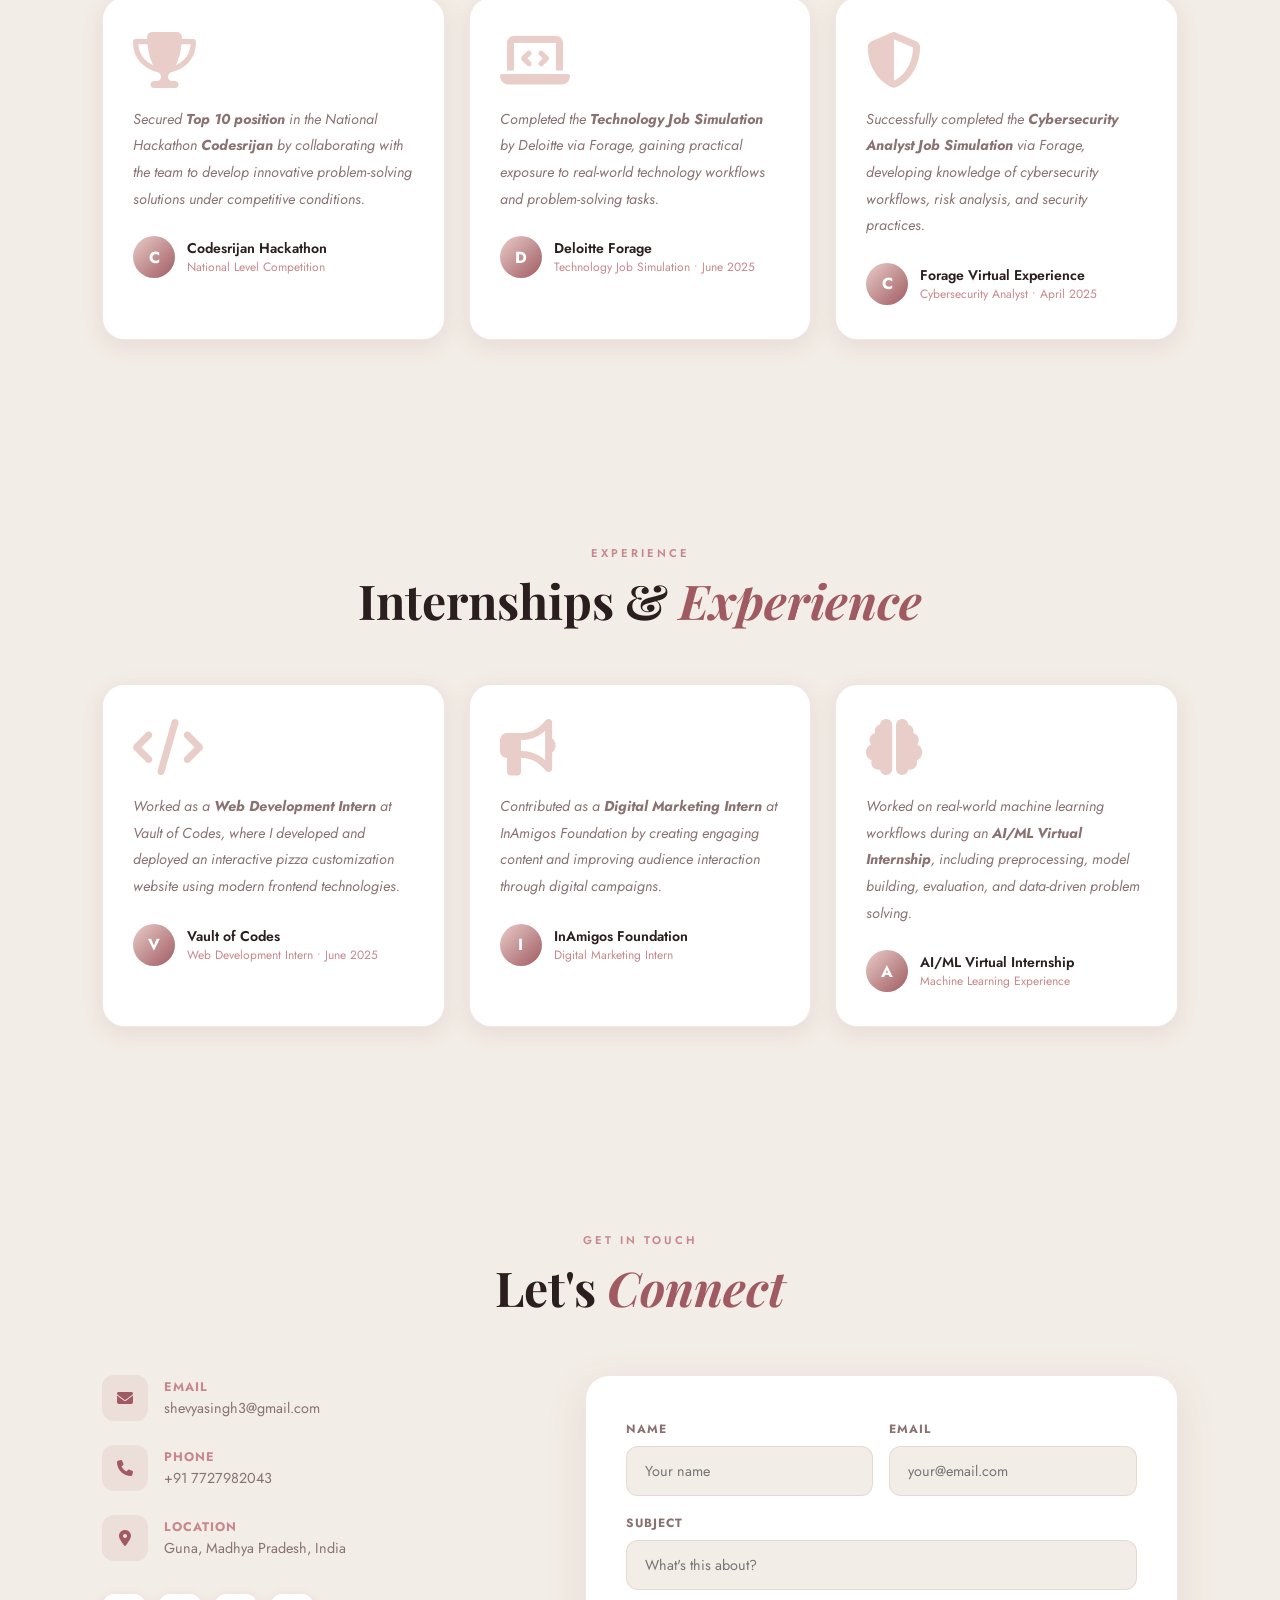
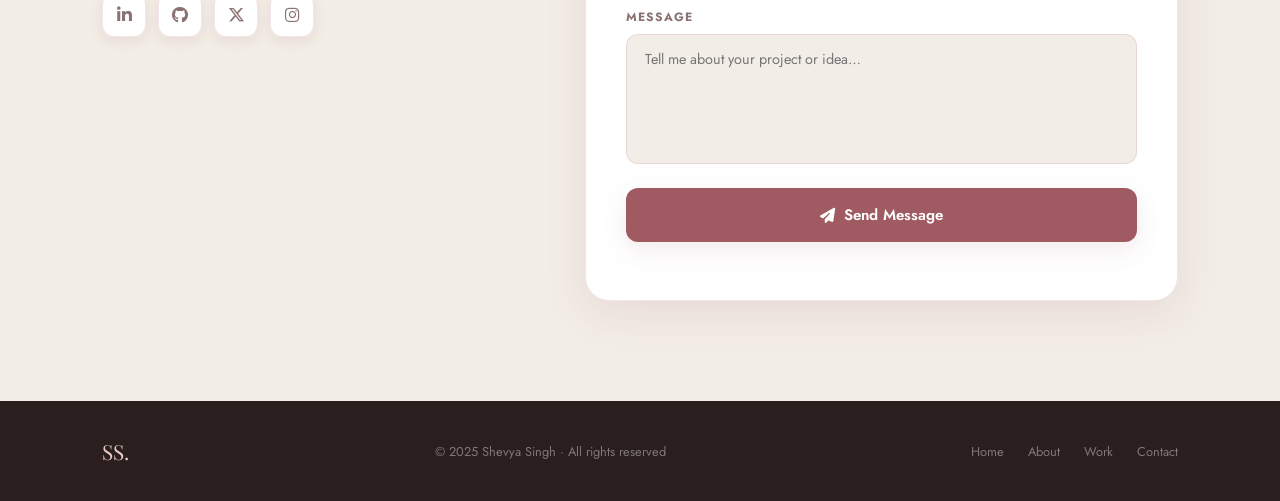
==== commit c5b87f47: "Update index.html" ====
--- a/index.html
+++ b/index.html
@@ -894,7 +894,7 @@
           </div>
         </div>
         <div class="about__info reveal-right">
-          <p>I'm a 3rd-year Computer Science Engineering student specialising in <strong style="color:var(--deep-rose);font-weight:600;">Artificial Intelligence and Machine Learning</strong> at JUET Guna. Passionate about building intelligent systems and modern web applications.</p>
+          <p>I'm a 4th-year Computer Science Engineering student specialising in <strong style="color:var(--deep-rose);font-weight:600;">Artificial Intelligence and Machine Learning</strong> at JUET Guna. Passionate about building intelligent systems and modern web applications.</p>
           <p>I enjoy combining AI, data-driven solutions, and creative development to solve real-world problems through technology — turning ideas into impactful digital experiences.</p>
           <div class="about__facts">
             <div class="about__fact-item">
@@ -1225,8 +1225,8 @@
       </div>
     </section>
 
-    <!-- ── TESTIMONIAL ── -->
-    <!-- ───────── ACHIEVEMENTS SECTION ───────── -->
+     <!-- ── TESTIMONIAL ── -->
+<!-- ───────── ACHIEVEMENTS SECTION ───────── -->
 <section class="testimonial section" id="achievements">
 
   <div class="testimonial__header">
